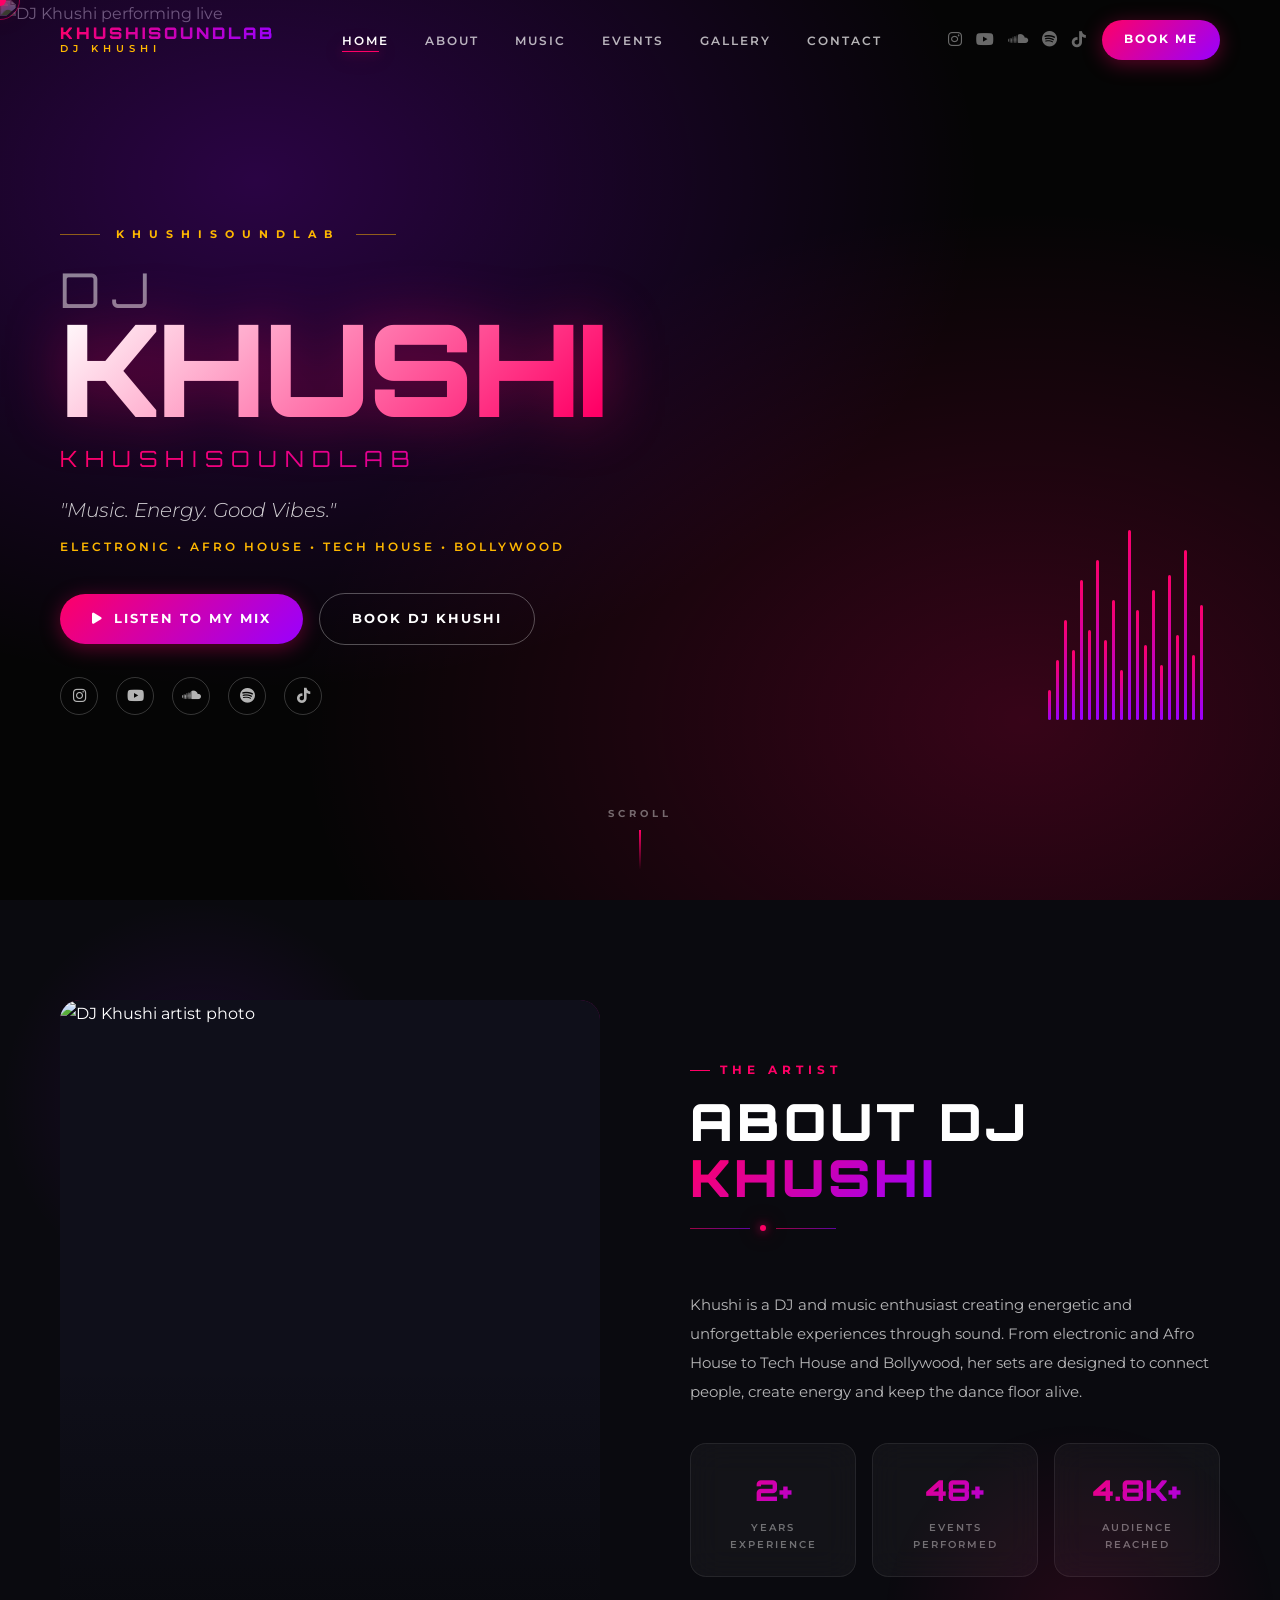
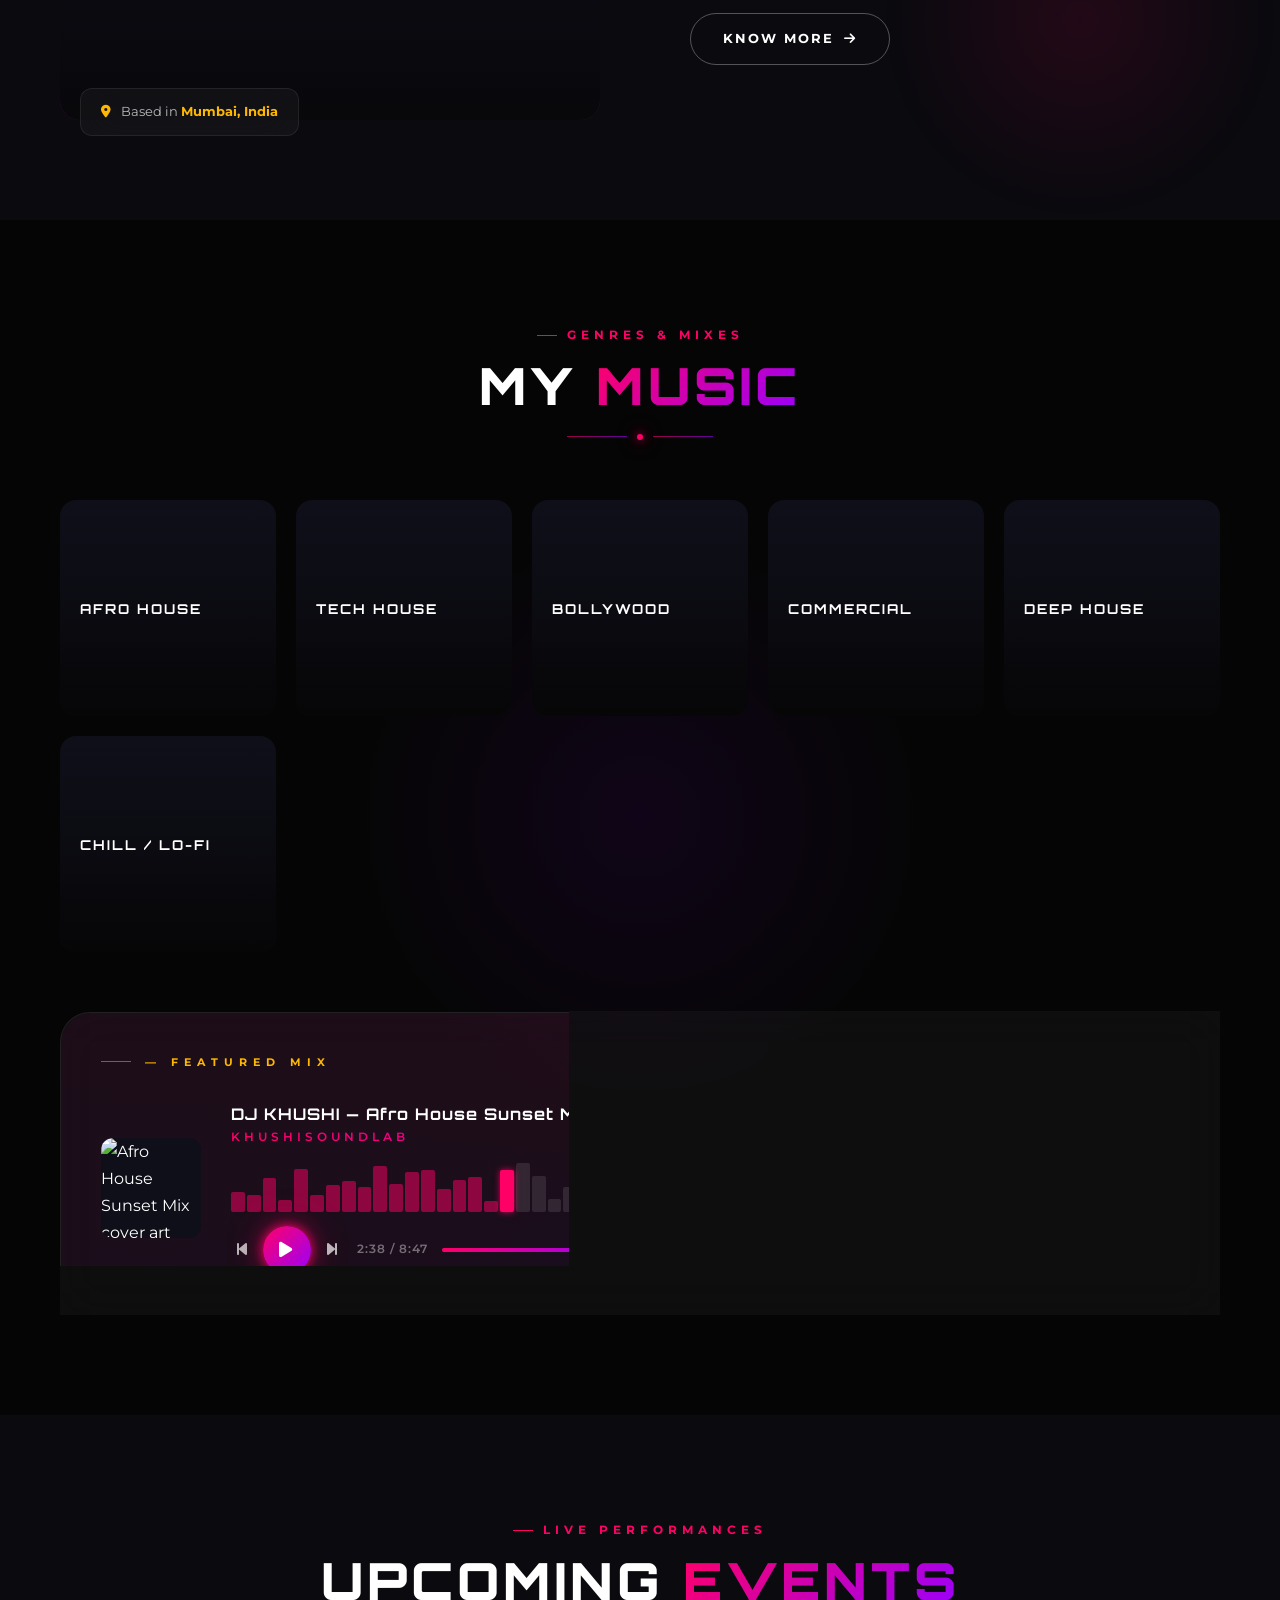
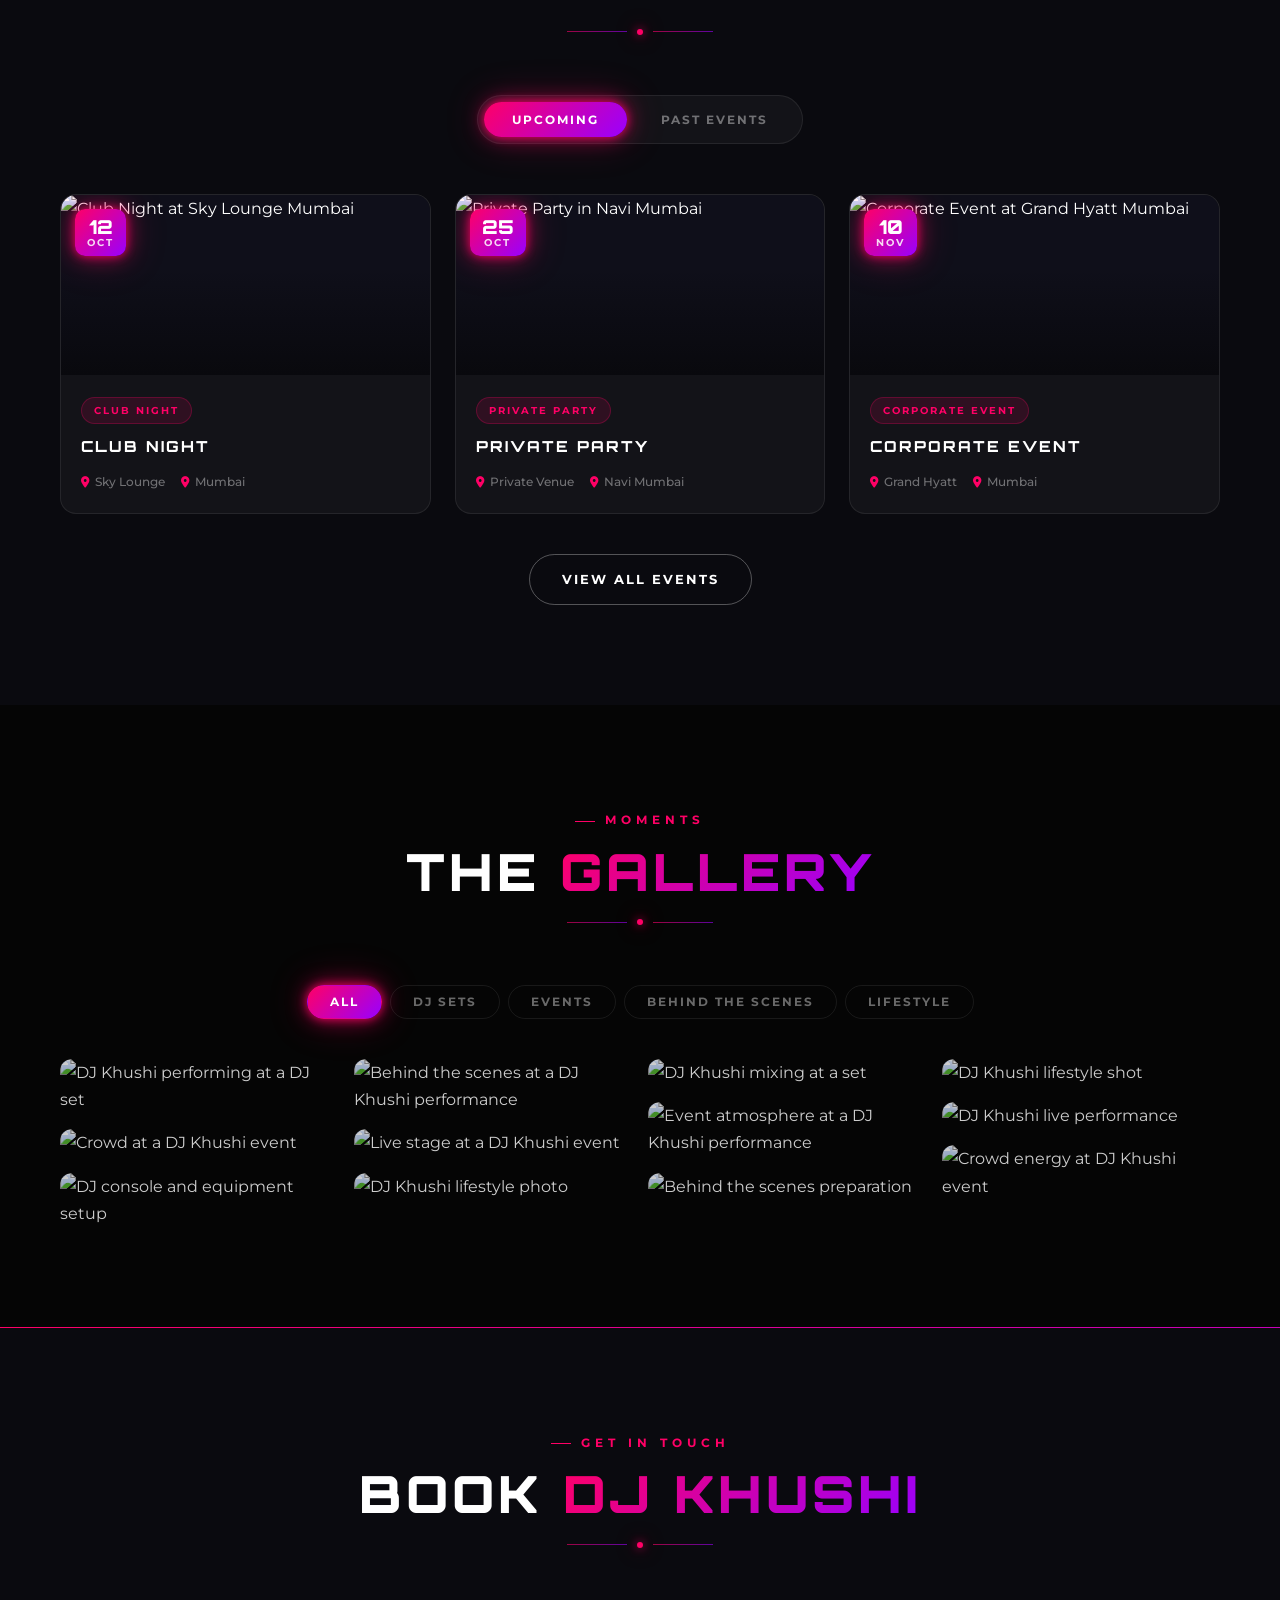
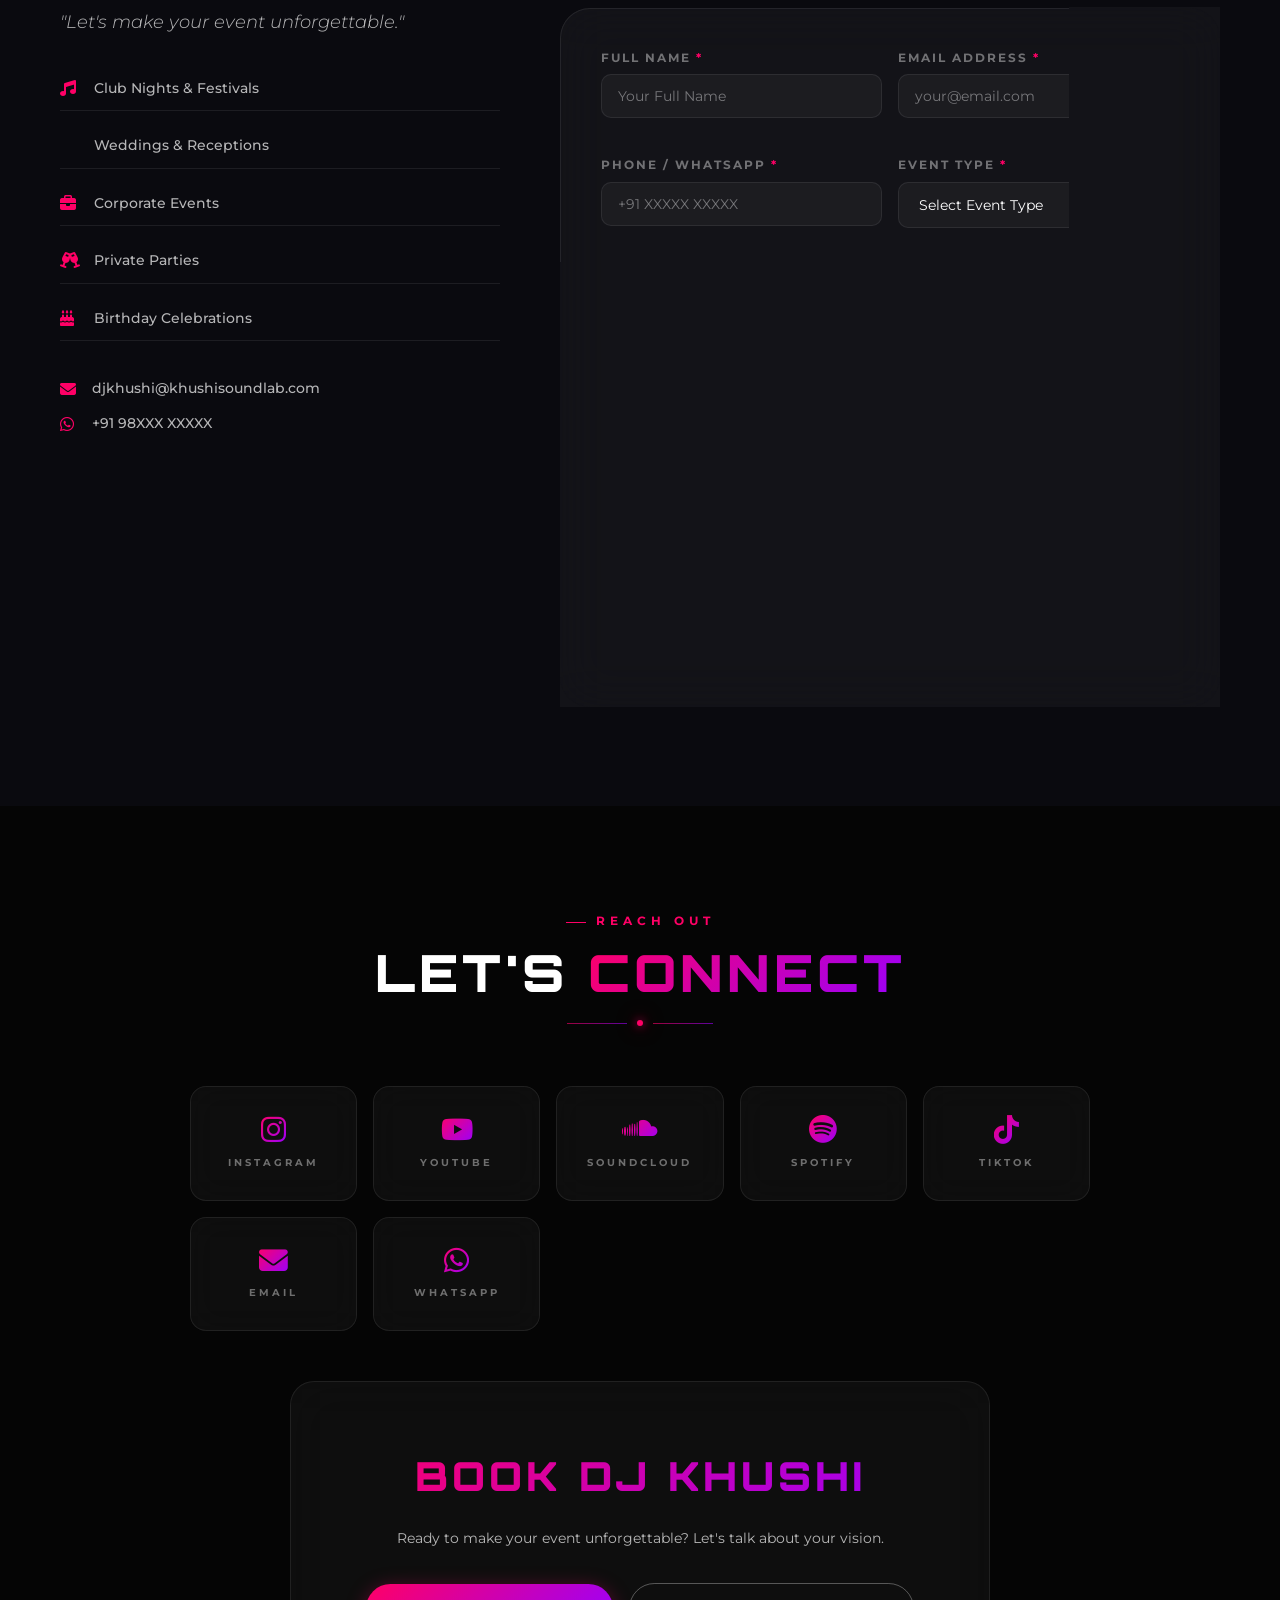
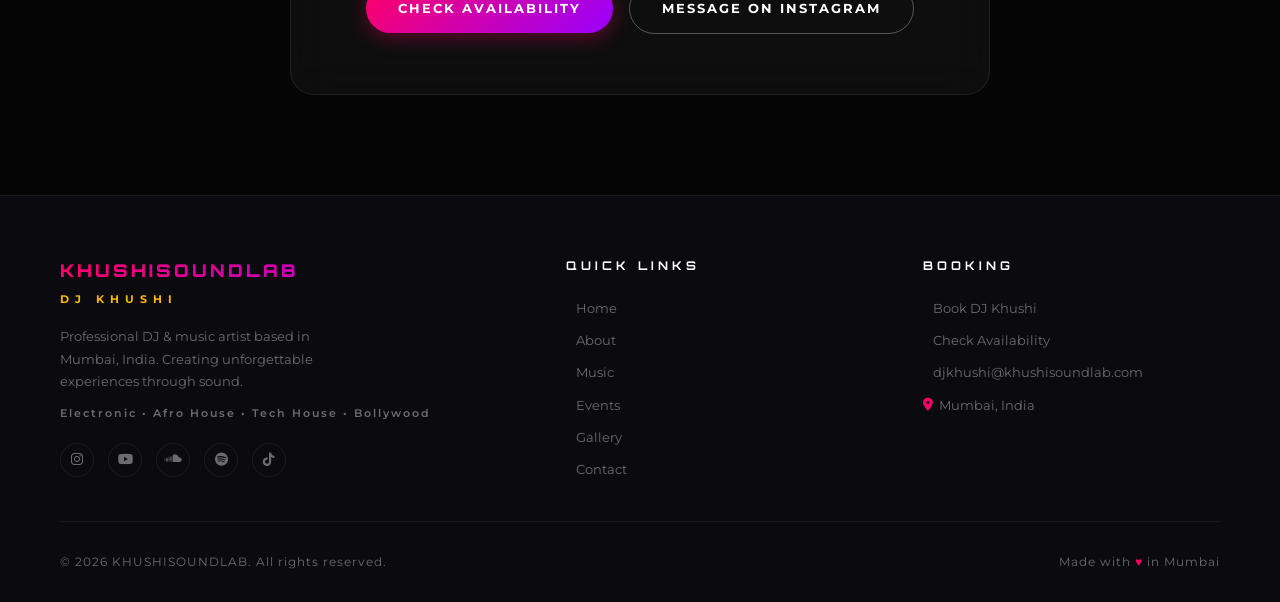
==== index.html @ c9cc1484 "feat: build DJ KHUSHI portfolio website (KHUSHISOUNDLAB)" ====
<!DOCTYPE html>
<html lang="en">
<head>
  <meta charset="UTF-8" />
  <meta name="viewport" content="width=device-width, initial-scale=1.0" />
  <meta http-equiv="X-UA-Compatible" content="IE=edge" />

  <!-- SEO Meta -->
  <title>DJ KHUSHI | KHUSHISOUNDLAB — Electronic • Afro House • Tech House • Bollywood</title>
  <meta name="description" content="DJ KHUSHI is a professional DJ and music artist based in Mumbai, India. Book DJ KHUSHI for clubs, private parties, weddings, corporate events and festivals." />
  <meta name="keywords" content="DJ Khushi, KhushiSoundLab, Mumbai DJ, Afro House, Tech House, Bollywood DJ, hire DJ Mumbai, female DJ India" />
  <meta name="author" content="DJ KHUSHI — KHUSHISOUNDLAB" />

  <!-- Open Graph -->
  <meta property="og:type" content="website" />
  <meta property="og:title" content="DJ KHUSHI | KHUSHISOUNDLAB — Electronic • Afro House • Tech House • Bollywood" />
  <meta property="og:description" content="DJ KHUSHI is a professional DJ and music artist based in Mumbai, India. Book DJ KHUSHI for clubs, private parties, weddings, corporate events and festivals." />
  <meta property="og:image" content="https://images.unsplash.com/photo-1598488035-378f4a6811e1?w=1200&q=80" />
  <meta property="og:url" content="https://khushisoundlab.com" />
  <meta property="og:site_name" content="KHUSHISOUNDLAB" />

  <!-- Twitter Card -->
  <meta name="twitter:card" content="summary_large_image" />
  <meta name="twitter:title" content="DJ KHUSHI | KHUSHISOUNDLAB" />
  <meta name="twitter:description" content="Professional DJ based in Mumbai, India. Electronic • Afro House • Tech House • Bollywood" />
  <meta name="twitter:image" content="https://images.unsplash.com/photo-1598488035-378f4a6811e1?w=1200&q=80" />

  <!-- Fonts -->
  <link rel="preconnect" href="https://fonts.googleapis.com" />
  <link rel="preconnect" href="https://fonts.gstatic.com" crossorigin />
  <link href="https://fonts.googleapis.com/css2?family=Orbitron:wght@400;700;800;900&family=Montserrat:ital,wght@0,300;0,400;0,500;0,600;0,700;0,800;0,900;1,300;1,400&display=swap" rel="stylesheet" />

  <!-- Icons -->
  <link rel="stylesheet" href="https://cdnjs.cloudflare.com/ajax/libs/font-awesome/6.5.0/css/all.min.css" />

  <!-- Styles -->
  <link rel="stylesheet" href="css/style.css" />
</head>
<body>

  <!-- Loading Screen -->
  <div id="loading-screen" aria-hidden="true">
    <div class="loading-content">
      <div class="loading-brand">KHUSHISOUNDLAB</div>
      <div class="loading-sub">DJ KHUSHI</div>
      <div class="loading-bar-wrapper">
        <div class="loading-bar"></div>
      </div>
    </div>
  </div>

  <!-- Custom Cursor -->
  <div class="cursor" aria-hidden="true"></div>
  <div class="cursor-follower" aria-hidden="true"></div>

  <!-- Mobile Menu Overlay -->
  <div class="menu-overlay" aria-hidden="true"></div>

  <!-- ==================== NAVBAR ==================== -->
  <nav id="navbar" role="navigation" aria-label="Main navigation">
    <div class="container nav-container">

      <!-- Logo -->
      <a href="#hero" class="nav-logo" aria-label="KHUSHISOUNDLAB — Home">
        <span class="nav-logo-main">KHUSHISOUNDLAB</span>
        <span class="nav-logo-sub">DJ KHUSHI</span>
      </a>

      <!-- Nav Links -->
      <ul class="nav-links" role="list">
        <li><a href="#hero" class="nav-link active" aria-current="page">Home</a></li>
        <li><a href="#about" class="nav-link">About</a></li>
        <li><a href="#music" class="nav-link">Music</a></li>
        <li><a href="#events" class="nav-link">Events</a></li>
        <li><a href="#gallery" class="nav-link">Gallery</a></li>
        <li><a href="#contact" class="nav-link">Contact</a></li>
      </ul>

      <!-- Nav Right -->
      <div class="nav-right">
        <div class="nav-social" aria-label="Social media links">
          <a href="https://instagram.com/khushisoundlab" target="_blank" rel="noopener noreferrer" aria-label="Instagram"><i class="fab fa-instagram"></i></a>
          <a href="#" target="_blank" rel="noopener noreferrer" aria-label="YouTube"><i class="fab fa-youtube"></i></a>
          <a href="#" target="_blank" rel="noopener noreferrer" aria-label="SoundCloud"><i class="fab fa-soundcloud"></i></a>
          <a href="#" target="_blank" rel="noopener noreferrer" aria-label="Spotify"><i class="fab fa-spotify"></i></a>
          <a href="#" target="_blank" rel="noopener noreferrer" aria-label="TikTok"><i class="fab fa-tiktok"></i></a>
        </div>
        <a href="#booking" class="btn btn-primary nav-book-btn" aria-label="Book DJ Khushi">BOOK ME</a>
        <button class="hamburger" aria-label="Toggle mobile menu" aria-expanded="false" aria-controls="mobile-menu">
          <span class="hamburger-line"></span>
          <span class="hamburger-line"></span>
          <span class="hamburger-line"></span>
        </button>
      </div>
    </div>

    <!-- Mobile Menu -->
    <div class="mobile-menu" id="mobile-menu" role="dialog" aria-label="Mobile navigation" aria-hidden="true">
      <button class="mobile-menu-close" aria-label="Close mobile menu"><i class="fas fa-times"></i></button>
      <ul class="mobile-nav-links" role="list">
        <li><a href="#hero" class="mobile-nav-link">Home</a></li>
        <li><a href="#about" class="mobile-nav-link">About</a></li>
        <li><a href="#music" class="mobile-nav-link">Music</a></li>
        <li><a href="#events" class="mobile-nav-link">Events</a></li>
        <li><a href="#gallery" class="mobile-nav-link">Gallery</a></li>
        <li><a href="#contact" class="mobile-nav-link">Contact</a></li>
      </ul>
      <div class="mobile-social" aria-label="Social media links">
        <a href="https://instagram.com/khushisoundlab" target="_blank" rel="noopener noreferrer" aria-label="Instagram"><i class="fab fa-instagram"></i></a>
        <a href="#" target="_blank" rel="noopener noreferrer" aria-label="YouTube"><i class="fab fa-youtube"></i></a>
        <a href="#" target="_blank" rel="noopener noreferrer" aria-label="SoundCloud"><i class="fab fa-soundcloud"></i></a>
        <a href="#" target="_blank" rel="noopener noreferrer" aria-label="Spotify"><i class="fab fa-spotify"></i></a>
        <a href="#" target="_blank" rel="noopener noreferrer" aria-label="TikTok"><i class="fab fa-tiktok"></i></a>
      </div>
      <a href="#booking" class="btn btn-primary" aria-label="Book DJ Khushi">BOOK ME</a>
    </div>
  </nav>

  <!-- ==================== HERO ==================== -->
  <section id="hero">

    <!-- Background -->
    <div class="hero-bg" aria-hidden="true">
      <img class="hero-bg-image" src="https://images.unsplash.com/photo-1598488035-378f4a6811e1?w=1920&q=80" alt="DJ Khushi performing live" loading="eager" />
      <div class="hero-bg-gradient"></div>
    </div>

    <!-- Particles -->
    <div class="hero-particles" aria-hidden="true"></div>

    <!-- Animated Waveform -->
    <div class="hero-waveform" aria-hidden="true">
      <div class="waveform-bar"></div>
      <div class="waveform-bar"></div>
      <div class="waveform-bar"></div>
      <div class="waveform-bar"></div>
      <div class="waveform-bar"></div>
      <div class="waveform-bar"></div>
      <div class="waveform-bar"></div>
      <div class="waveform-bar"></div>
      <div class="waveform-bar"></div>
      <div class="waveform-bar"></div>
      <div class="waveform-bar"></div>
      <div class="waveform-bar"></div>
      <div class="waveform-bar"></div>
      <div class="waveform-bar"></div>
      <div class="waveform-bar"></div>
      <div class="waveform-bar"></div>
      <div class="waveform-bar"></div>
      <div class="waveform-bar"></div>
      <div class="waveform-bar"></div>
      <div class="waveform-bar"></div>
    </div>

    <!-- Hero Content -->
    <div class="container hero-content">
      <div class="hero-eyebrow">
        <span class="eyebrow-line"></span>
        KHUSHISOUNDLAB
        <span class="eyebrow-line"></span>
      </div>

      <h1 class="hero-name">
        <span class="hero-name-dj">DJ</span>
        <span class="hero-name-main">KHUSHI</span>
      </h1>

      <div class="hero-brand">KHUSHISOUNDLAB</div>
      <p class="hero-tagline">"Music. Energy. Good Vibes."</p>
      <div class="hero-genres">Electronic &bull; Afro House &bull; Tech House &bull; Bollywood</div>

      <div class="hero-buttons">
        <a href="#music" class="btn btn-primary" aria-label="Listen to DJ Khushi's mix">
          <i class="fas fa-play" aria-hidden="true"></i> LISTEN TO MY MIX
        </a>
        <a href="#booking" class="btn btn-outline" aria-label="Book DJ Khushi">
          BOOK DJ KHUSHI
        </a>
      </div>

      <div class="hero-social" aria-label="Social media">
        <a href="https://instagram.com/khushisoundlab" target="_blank" rel="noopener noreferrer" aria-label="Instagram"><i class="fab fa-instagram"></i></a>
        <a href="#" target="_blank" rel="noopener noreferrer" aria-label="YouTube"><i class="fab fa-youtube"></i></a>
        <a href="#" target="_blank" rel="noopener noreferrer" aria-label="SoundCloud"><i class="fab fa-soundcloud"></i></a>
        <a href="#" target="_blank" rel="noopener noreferrer" aria-label="Spotify"><i class="fab fa-spotify"></i></a>
        <a href="#" target="_blank" rel="noopener noreferrer" aria-label="TikTok"><i class="fab fa-tiktok"></i></a>
      </div>
    </div>

    <!-- Scroll Indicator -->
    <div class="scroll-indicator" aria-hidden="true">
      <span class="scroll-text">SCROLL</span>
      <div class="scroll-line"></div>
    </div>
  </section>

  <!-- ==================== ABOUT ==================== -->
  <section id="about">
    <div class="container about-grid">

      <!-- Image -->
      <div class="about-image-wrapper reveal-left">
        <div class="about-image-container">
          <img src="https://images.unsplash.com/photo-1516450360452-9312f5e86fc7?w=800&q=80" alt="DJ Khushi artist photo" loading="lazy" />
          <div class="about-image-overlay" aria-hidden="true"></div>
          <div class="about-image-frame" aria-hidden="true"></div>
        </div>
        <div class="about-image-badge">
          <i class="fas fa-map-marker-alt" aria-hidden="true"></i>
          <span>Based in <strong>Mumbai, India</strong></span>
        </div>
      </div>

      <!-- Content -->
      <div class="about-content reveal-right">
        <div class="section-header section-header-left">
          <span class="section-tag">The Artist</span>
          <h2 class="section-title">ABOUT DJ <span class="highlight">KHUSHI</span></h2>
          <div class="section-divider section-divider-left">
            <span class="divider-line"></span>
            <span class="divider-dot"></span>
            <span class="divider-line"></span>
          </div>
        </div>

        <p class="about-description">
          Khushi is a DJ and music enthusiast creating energetic and unforgettable experiences through sound. From electronic and Afro House to Tech House and Bollywood, her sets are designed to connect people, create energy and keep the dance floor alive.
        </p>

        <div class="about-stats" role="list" aria-label="DJ Khushi statistics">
          <div class="stat-card reveal" role="listitem">
            <span class="stat-number" data-target="2" data-suffix="+">0+</span>
            <span class="stat-label">Years Experience</span>
          </div>
          <div class="stat-card reveal" role="listitem">
            <span class="stat-number" data-target="50" data-suffix="+">0+</span>
            <span class="stat-label">Events Performed</span>
          </div>
          <div class="stat-card reveal" role="listitem">
            <span class="stat-number" data-target="5000" data-suffix="+">0+</span>
            <span class="stat-label">Audience Reached</span>
          </div>
        </div>

        <a href="#booking" class="btn btn-outline" aria-label="Know more about DJ Khushi">
          KNOW MORE <i class="fas fa-arrow-right" aria-hidden="true"></i>
        </a>
      </div>
    </div>
  </section>

  <!-- ==================== MUSIC ==================== -->
  <section id="music">
    <div class="music-bg-glow" aria-hidden="true"></div>
    <div class="container">
      <div class="section-header reveal">
        <span class="section-tag">Genres &amp; Mixes</span>
        <h2 class="section-title">MY <span class="highlight">MUSIC</span></h2>
        <div class="section-divider">
          <span class="divider-line"></span>
          <span class="divider-dot"></span>
          <span class="divider-line"></span>
        </div>
      </div>

      <!-- Genre Cards -->
      <div class="music-genres" role="list" aria-label="Music genres">
        <div class="genre-card reveal" role="listitem" aria-label="Afro House genre" style="background-image: url('https://images.unsplash.com/photo-1493225457124-a3eb161ffa5f?w=400&q=80')">
          <div class="genre-card-overlay" aria-hidden="true"></div>
          <div class="genre-card-content">
            <span class="genre-name">Afro House</span>
            <button class="genre-play-btn" aria-label="Play Afro House mix"><i class="fas fa-play" aria-hidden="true"></i></button>
            <div class="genre-waveform" aria-hidden="true">
              <span></span><span></span><span></span><span></span><span></span>
              <span></span><span></span><span></span>
            </div>
          </div>
        </div>

        <div class="genre-card reveal" role="listitem" aria-label="Tech House genre" style="background-image: url('https://images.unsplash.com/photo-1571266028243-e4733b0f0bb0?w=400&q=80')">
          <div class="genre-card-overlay" aria-hidden="true"></div>
          <div class="genre-card-content">
            <span class="genre-name">Tech House</span>
            <button class="genre-play-btn" aria-label="Play Tech House mix"><i class="fas fa-play" aria-hidden="true"></i></button>
            <div class="genre-waveform" aria-hidden="true">
              <span></span><span></span><span></span><span></span><span></span>
              <span></span><span></span><span></span>
            </div>
          </div>
        </div>

        <div class="genre-card reveal" role="listitem" aria-label="Bollywood genre" style="background-image: url('https://images.unsplash.com/photo-1470229722913-7c0e2dbbafd3?w=400&q=80')">
          <div class="genre-card-overlay" aria-hidden="true"></div>
          <div class="genre-card-content">
            <span class="genre-name">Bollywood</span>
            <button class="genre-play-btn" aria-label="Play Bollywood mix"><i class="fas fa-play" aria-hidden="true"></i></button>
            <div class="genre-waveform" aria-hidden="true">
              <span></span><span></span><span></span><span></span><span></span>
              <span></span><span></span><span></span>
            </div>
          </div>
        </div>

        <div class="genre-card reveal" role="listitem" aria-label="Commercial genre" style="background-image: url('https://images.unsplash.com/photo-1516912481808-3406841bd33c?w=400&q=80')">
          <div class="genre-card-overlay" aria-hidden="true"></div>
          <div class="genre-card-content">
            <span class="genre-name">Commercial</span>
            <button class="genre-play-btn" aria-label="Play Commercial mix"><i class="fas fa-play" aria-hidden="true"></i></button>
            <div class="genre-waveform" aria-hidden="true">
              <span></span><span></span><span></span><span></span><span></span>
              <span></span><span></span><span></span>
            </div>
          </div>
        </div>

        <div class="genre-card reveal" role="listitem" aria-label="Deep House genre" style="background-image: url('https://images.unsplash.com/photo-1614680376573-df3480f0c6ff?w=400&q=80')">
          <div class="genre-card-overlay" aria-hidden="true"></div>
          <div class="genre-card-content">
            <span class="genre-name">Deep House</span>
            <button class="genre-play-btn" aria-label="Play Deep House mix"><i class="fas fa-play" aria-hidden="true"></i></button>
            <div class="genre-waveform" aria-hidden="true">
              <span></span><span></span><span></span><span></span><span></span>
              <span></span><span></span><span></span>
            </div>
          </div>
        </div>

        <div class="genre-card reveal" role="listitem" aria-label="Chill Lo-Fi genre" style="background-image: url('https://images.unsplash.com/photo-1595078475328-1ab05d0a6a0e?w=400&q=80')">
          <div class="genre-card-overlay" aria-hidden="true"></div>
          <div class="genre-card-content">
            <span class="genre-name">Chill / Lo-Fi</span>
            <button class="genre-play-btn" aria-label="Play Chill Lo-Fi mix"><i class="fas fa-play" aria-hidden="true"></i></button>
            <div class="genre-waveform" aria-hidden="true">
              <span></span><span></span><span></span><span></span><span></span>
              <span></span><span></span><span></span>
            </div>
          </div>
        </div>
      </div>

      <!-- Featured Mix Player -->
      <div class="featured-player reveal" role="region" aria-label="Featured mix player">
        <div class="featured-player-bg" aria-hidden="true"></div>
        <div class="featured-label">
          <span class="featured-label-line" aria-hidden="true"></span>
          — FEATURED MIX
        </div>

        <div class="player-content">
          <!-- Cover -->
          <div class="player-cover-wrapper">
            <img class="player-cover" src="https://images.unsplash.com/photo-1493225457124-a3eb161ffa5f?w=200&q=80" alt="Afro House Sunset Mix cover art" loading="lazy" />
            <div class="player-cover-glow" aria-hidden="true"></div>
          </div>

          <!-- Info + Controls -->
          <div class="player-right">
            <div class="player-info">
              <div class="player-track-name">DJ KHUSHI — Afro House Sunset Mix</div>
              <div class="player-artist">KHUSHISOUNDLAB</div>
            </div>

            <!-- Waveform -->
            <div class="player-waveform" role="slider" aria-label="Playback position" aria-valuemin="0" aria-valuemax="100" aria-valuenow="30" aria-valuetext="2 minutes 34 seconds"></div>

            <!-- Controls Row -->
            <div class="player-controls">
              <div class="player-buttons">
                <button class="player-btn player-prev" aria-label="Previous track"><i class="fas fa-backward-step" aria-hidden="true"></i></button>
                <button class="player-btn player-play-pause" id="playPauseBtn" aria-label="Play track" aria-pressed="false">
                  <i class="fas fa-play" aria-hidden="true"></i>
                </button>
                <button class="player-btn player-next" aria-label="Next track"><i class="fas fa-forward-step" aria-hidden="true"></i></button>
              </div>

              <span class="player-time" id="playerTime" aria-live="polite">0:00 / 8:47</span>

              <div class="player-progress" role="progressbar" aria-label="Track progress" aria-valuenow="0" aria-valuemin="0" aria-valuemax="100">
                <div class="player-progress-fill" id="progressFill"></div>
                <div class="player-progress-thumb" aria-hidden="true"></div>
              </div>

              <div class="player-volume" aria-label="Volume control">
                <button class="player-vol-btn" aria-label="Volume"><i class="fas fa-volume-high" aria-hidden="true"></i></button>
                <div class="player-vol-slider" role="slider" aria-label="Volume level" aria-valuemin="0" aria-valuemax="100" aria-valuenow="70">
                  <div class="player-vol-fill" id="volumeFill" style="width: 70%"></div>
                </div>
              </div>

              <button class="player-btn player-share" aria-label="Share this mix"><i class="fas fa-share-nodes" aria-hidden="true"></i></button>
            </div>
          </div>
        </div>
      </div>
    </div>
  </section>

  <!-- ==================== EVENTS ==================== -->
  <section id="events">
    <div class="container">
      <div class="section-header reveal">
        <span class="section-tag">Live Performances</span>
        <h2 class="section-title">UPCOMING <span class="highlight">EVENTS</span></h2>
        <div class="section-divider">
          <span class="divider-line"></span>
          <span class="divider-dot"></span>
          <span class="divider-line"></span>
        </div>
      </div>

      <!-- Tabs -->
      <div class="events-tabs" role="tablist" aria-label="Event categories">
        <button class="events-tab active" role="tab" aria-selected="true" aria-controls="panel-upcoming" data-tab="upcoming">Upcoming</button>
        <button class="events-tab" role="tab" aria-selected="false" aria-controls="panel-past" data-tab="past">Past Events</button>
      </div>

      <!-- Upcoming Events -->
      <div class="events-panel" id="panel-upcoming" data-panel="upcoming" role="tabpanel" aria-label="Upcoming events">
        <div class="events-grid">

          <article class="event-card reveal">
            <div class="event-image">
              <img src="https://images.unsplash.com/photo-1540039155733-5bb30b53aa14?w=600&q=80" alt="Club Night at Sky Lounge Mumbai" loading="lazy" />
              <div class="event-image-overlay" aria-hidden="true"></div>
              <div class="event-date-badge" aria-label="October 12th">
                <span class="date-day">12</span>
                <span class="date-month">OCT</span>
              </div>
            </div>
            <div class="event-info">
              <span class="event-type-badge">Club Night</span>
              <h3 class="event-name">CLUB NIGHT</h3>
              <div class="event-details">
                <span><i class="fas fa-location-dot" aria-hidden="true"></i> Sky Lounge</span>
                <span><i class="fas fa-map-marker-alt" aria-hidden="true"></i> Mumbai</span>
              </div>
            </div>
          </article>

          <article class="event-card reveal">
            <div class="event-image">
              <img src="https://images.unsplash.com/photo-1574391884720-bbc3740c59d1?w=600&q=80" alt="Private Party in Navi Mumbai" loading="lazy" />
              <div class="event-image-overlay" aria-hidden="true"></div>
              <div class="event-date-badge" aria-label="October 25th">
                <span class="date-day">25</span>
                <span class="date-month">OCT</span>
              </div>
            </div>
            <div class="event-info">
              <span class="event-type-badge">Private Party</span>
              <h3 class="event-name">PRIVATE PARTY</h3>
              <div class="event-details">
                <span><i class="fas fa-location-dot" aria-hidden="true"></i> Private Venue</span>
                <span><i class="fas fa-map-marker-alt" aria-hidden="true"></i> Navi Mumbai</span>
              </div>
            </div>
          </article>

          <article class="event-card reveal">
            <div class="event-image">
              <img src="https://images.unsplash.com/photo-1492684223066-81342ee5ff30?w=600&q=80" alt="Corporate Event at Grand Hyatt Mumbai" loading="lazy" />
              <div class="event-image-overlay" aria-hidden="true"></div>
              <div class="event-date-badge" aria-label="November 10th">
                <span class="date-day">10</span>
                <span class="date-month">NOV</span>
              </div>
            </div>
            <div class="event-info">
              <span class="event-type-badge">Corporate Event</span>
              <h3 class="event-name">CORPORATE EVENT</h3>
              <div class="event-details">
                <span><i class="fas fa-location-dot" aria-hidden="true"></i> Grand Hyatt</span>
                <span><i class="fas fa-map-marker-alt" aria-hidden="true"></i> Mumbai</span>
              </div>
            </div>
          </article>

        </div>
      </div>

      <!-- Past Events -->
      <div class="events-panel hidden" id="panel-past" data-panel="past" role="tabpanel" aria-label="Past events">
        <div class="events-grid">

          <article class="event-card event-card-past reveal">
            <div class="event-image">
              <img src="https://images.unsplash.com/photo-1540039155733-5bb30b53aa14?w=600&q=80" alt="Past club night at Tryst Club Mumbai" loading="lazy" />
              <div class="event-image-overlay" aria-hidden="true"></div>
              <div class="event-date-badge" aria-label="September 5th">
                <span class="date-day">05</span>
                <span class="date-month">SEP</span>
              </div>
              <span class="event-completed-badge" aria-label="Completed">COMPLETED</span>
            </div>
            <div class="event-info">
              <span class="event-type-badge">Club Night</span>
              <h3 class="event-name">CLUB NIGHT</h3>
              <div class="event-details">
                <span><i class="fas fa-location-dot" aria-hidden="true"></i> Tryst Club</span>
                <span><i class="fas fa-map-marker-alt" aria-hidden="true"></i> Mumbai</span>
              </div>
            </div>
          </article>

          <article class="event-card event-card-past reveal">
            <div class="event-image">
              <img src="https://images.unsplash.com/photo-1574391884720-bbc3740c59d1?w=600&q=80" alt="Past wedding reception at Taj Hotel Mumbai" loading="lazy" />
              <div class="event-image-overlay" aria-hidden="true"></div>
              <div class="event-date-badge" aria-label="August 15th">
                <span class="date-day">15</span>
                <span class="date-month">AUG</span>
              </div>
              <span class="event-completed-badge" aria-label="Completed">COMPLETED</span>
            </div>
            <div class="event-info">
              <span class="event-type-badge">Wedding</span>
              <h3 class="event-name">WEDDING RECEPTION</h3>
              <div class="event-details">
                <span><i class="fas fa-location-dot" aria-hidden="true"></i> Taj Hotel</span>
                <span><i class="fas fa-map-marker-alt" aria-hidden="true"></i> Mumbai</span>
              </div>
            </div>
          </article>

          <article class="event-card event-card-past reveal">
            <div class="event-image">
              <img src="https://images.unsplash.com/photo-1492684223066-81342ee5ff30?w=600&q=80" alt="Past music festival at MMRDA Grounds Mumbai" loading="lazy" />
              <div class="event-image-overlay" aria-hidden="true"></div>
              <div class="event-date-badge" aria-label="August 2nd">
                <span class="date-day">02</span>
                <span class="date-month">AUG</span>
              </div>
              <span class="event-completed-badge" aria-label="Completed">COMPLETED</span>
            </div>
            <div class="event-info">
              <span class="event-type-badge">Festival</span>
              <h3 class="event-name">MUSIC FESTIVAL</h3>
              <div class="event-details">
                <span><i class="fas fa-location-dot" aria-hidden="true"></i> MMRDA Grounds</span>
                <span><i class="fas fa-map-marker-alt" aria-hidden="true"></i> Mumbai</span>
              </div>
            </div>
          </article>

        </div>
      </div>

      <div class="events-view-all reveal">
        <a href="#contact" class="btn btn-outline" aria-label="View all events">VIEW ALL EVENTS</a>
      </div>
    </div>
  </section>

  <!-- ==================== GALLERY ==================== -->
  <section id="gallery">
    <div class="container">
      <div class="section-header reveal">
        <span class="section-tag">Moments</span>
        <h2 class="section-title">THE <span class="highlight">GALLERY</span></h2>
        <div class="section-divider">
          <span class="divider-line"></span>
          <span class="divider-dot"></span>
          <span class="divider-line"></span>
        </div>
      </div>

      <!-- Filter Buttons -->
      <div class="gallery-filters" role="group" aria-label="Gallery filters">
        <button class="gallery-filter-btn active" data-filter="all" aria-pressed="true">All</button>
        <button class="gallery-filter-btn" data-filter="dj-sets" aria-pressed="false">DJ Sets</button>
        <button class="gallery-filter-btn" data-filter="events" aria-pressed="false">Events</button>
        <button class="gallery-filter-btn" data-filter="behind-scenes" aria-pressed="false">Behind The Scenes</button>
        <button class="gallery-filter-btn" data-filter="lifestyle" aria-pressed="false">Lifestyle</button>
      </div>

      <!-- Masonry Gallery -->
      <div class="gallery-masonry" aria-label="Photo gallery">

        <div class="gallery-item" data-cat="dj-sets" tabindex="0" role="button" aria-label="View DJ Khushi performing at a set">
          <img src="https://images.unsplash.com/photo-1598488035-378f4a6811e1?w=600&q=80" alt="DJ Khushi performing at a DJ set" loading="lazy" />
          <div class="gallery-overlay" aria-hidden="true"><i class="fas fa-expand-alt"></i></div>
        </div>

        <div class="gallery-item" data-cat="events" tabindex="0" role="button" aria-label="View event crowd">
          <img src="https://images.unsplash.com/photo-1540039155733-5bb30b53aa14?w=600&q=80" alt="Crowd at a DJ Khushi event" loading="lazy" />
          <div class="gallery-overlay" aria-hidden="true"><i class="fas fa-expand-alt"></i></div>
        </div>

        <div class="gallery-item" data-cat="dj-sets" tabindex="0" role="button" aria-label="View DJ console setup">
          <img src="https://images.unsplash.com/photo-1571266028243-e4733b0f0bb0?w=600&q=80" alt="DJ console and equipment setup" loading="lazy" />
          <div class="gallery-overlay" aria-hidden="true"><i class="fas fa-expand-alt"></i></div>
        </div>

        <div class="gallery-item" data-cat="behind-scenes" tabindex="0" role="button" aria-label="View behind the scenes">
          <img src="https://images.unsplash.com/photo-1493225457124-a3eb161ffa5f?w=600&q=80" alt="Behind the scenes at a DJ Khushi performance" loading="lazy" />
          <div class="gallery-overlay" aria-hidden="true"><i class="fas fa-expand-alt"></i></div>
        </div>

        <div class="gallery-item" data-cat="events" tabindex="0" role="button" aria-label="View live event stage">
          <img src="https://images.unsplash.com/photo-1470229722913-7c0e2dbbafd3?w=600&q=80" alt="Live stage at a DJ Khushi event" loading="lazy" />
          <div class="gallery-overlay" aria-hidden="true"><i class="fas fa-expand-alt"></i></div>
        </div>

        <div class="gallery-item" data-cat="lifestyle" tabindex="0" role="button" aria-label="View lifestyle photo">
          <img src="https://images.unsplash.com/photo-1516450360452-9312f5e86fc7?w=600&q=80" alt="DJ Khushi lifestyle photo" loading="lazy" />
          <div class="gallery-overlay" aria-hidden="true"><i class="fas fa-expand-alt"></i></div>
        </div>

        <div class="gallery-item" data-cat="dj-sets" tabindex="0" role="button" aria-label="View DJ Khushi mixing">
          <img src="https://images.unsplash.com/photo-1574391884720-bbc3740c59d1?w=600&q=80" alt="DJ Khushi mixing at a set" loading="lazy" />
          <div class="gallery-overlay" aria-hidden="true"><i class="fas fa-expand-alt"></i></div>
        </div>

        <div class="gallery-item" data-cat="events" tabindex="0" role="button" aria-label="View event atmosphere">
          <img src="https://images.unsplash.com/photo-1492684223066-81342ee5ff30?w=600&q=80" alt="Event atmosphere at a DJ Khushi performance" loading="lazy" />
          <div class="gallery-overlay" aria-hidden="true"><i class="fas fa-expand-alt"></i></div>
        </div>

        <div class="gallery-item" data-cat="behind-scenes" tabindex="0" role="button" aria-label="View behind the scenes preparation">
          <img src="https://images.unsplash.com/photo-1614680376573-df3480f0c6ff?w=600&q=80" alt="Behind the scenes preparation" loading="lazy" />
          <div class="gallery-overlay" aria-hidden="true"><i class="fas fa-expand-alt"></i></div>
        </div>

        <div class="gallery-item" data-cat="lifestyle" tabindex="0" role="button" aria-label="View lifestyle shot">
          <img src="https://images.unsplash.com/photo-1595078475328-1ab05d0a6a0e?w=600&q=80" alt="DJ Khushi lifestyle shot" loading="lazy" />
          <div class="gallery-overlay" aria-hidden="true"><i class="fas fa-expand-alt"></i></div>
        </div>

        <div class="gallery-item" data-cat="dj-sets" tabindex="0" role="button" aria-label="View DJ performance">
          <img src="https://images.unsplash.com/photo-1516912481808-3406841bd33c?w=600&q=80" alt="DJ Khushi live performance" loading="lazy" />
          <div class="gallery-overlay" aria-hidden="true"><i class="fas fa-expand-alt"></i></div>
        </div>

        <div class="gallery-item" data-cat="events" tabindex="0" role="button" aria-label="View crowd energy">
          <img src="https://images.unsplash.com/photo-1598488035-378f4a6811e1?w=600&q=80" alt="Crowd energy at DJ Khushi event" loading="lazy" />
          <div class="gallery-overlay" aria-hidden="true"><i class="fas fa-expand-alt"></i></div>
        </div>

      </div>
    </div>
  </section>

  <!-- ==================== BOOKING ==================== -->
  <section id="booking">
    <div class="container">
      <div class="section-header reveal">
        <span class="section-tag">Get In Touch</span>
        <h2 class="section-title">BOOK <span class="highlight">DJ KHUSHI</span></h2>
        <div class="section-divider">
          <span class="divider-line"></span>
          <span class="divider-dot"></span>
          <span class="divider-line"></span>
        </div>
      </div>

      <div class="booking-grid">

        <!-- Info -->
        <div class="booking-info reveal-left">
          <p class="booking-tagline">"Let's make your event unforgettable."</p>

          <ul class="booking-services" aria-label="Event services offered">
            <li><i class="fas fa-music" aria-hidden="true"></i> Club Nights &amp; Festivals</li>
            <li><i class="fas fa-rings-wedding" aria-hidden="true"></i> Weddings &amp; Receptions</li>
            <li><i class="fas fa-briefcase" aria-hidden="true"></i> Corporate Events</li>
            <li><i class="fas fa-glass-cheers" aria-hidden="true"></i> Private Parties</li>
            <li><i class="fas fa-cake-candles" aria-hidden="true"></i> Birthday Celebrations</li>
          </ul>

          <div class="booking-contact-info">
            <a href="mailto:djkhushi@khushisoundlab.com" class="booking-contact-item" aria-label="Email DJ Khushi">
              <i class="fas fa-envelope" aria-hidden="true"></i>
              <span>djkhushi@khushisoundlab.com</span>
            </a>
            <a href="https://wa.me/919800000000" target="_blank" rel="noopener noreferrer" class="booking-contact-item" aria-label="WhatsApp DJ Khushi">
              <i class="fab fa-whatsapp" aria-hidden="true"></i>
              <span>+91 98XXX XXXXX</span>
            </a>
          </div>
        </div>

        <!-- Form Wrapper -->
        <div class="booking-form-wrapper reveal-right">

          <!-- Form -->
          <form id="booking-form" novalidate aria-label="Booking request form">
            <div class="form-row">
              <div class="form-group">
                <label for="b-name">Full Name <span aria-hidden="true">*</span></label>
                <input type="text" id="b-name" name="name" placeholder="Your Full Name" required aria-required="true" autocomplete="name" />
                <span class="form-error" role="alert" aria-live="polite"></span>
              </div>
              <div class="form-group">
                <label for="b-email">Email Address <span aria-hidden="true">*</span></label>
                <input type="email" id="b-email" name="email" placeholder="your@email.com" required aria-required="true" autocomplete="email" />
                <span class="form-error" role="alert" aria-live="polite"></span>
              </div>
            </div>

            <div class="form-row">
              <div class="form-group">
                <label for="b-phone">Phone / WhatsApp <span aria-hidden="true">*</span></label>
                <input type="tel" id="b-phone" name="phone" placeholder="+91 XXXXX XXXXX" required aria-required="true" autocomplete="tel" />
                <span class="form-error" role="alert" aria-live="polite"></span>
              </div>
              <div class="form-group">
                <label for="b-event-type">Event Type <span aria-hidden="true">*</span></label>
                <select id="b-event-type" name="eventType" required aria-required="true">
                  <option value="">Select Event Type</option>
                  <option value="club-night">Club Night</option>
                  <option value="private-party">Private Party</option>
                  <option value="wedding">Wedding</option>
                  <option value="corporate">Corporate Event</option>
                  <option value="festival">Festival</option>
                  <option value="birthday">Birthday Party</option>
                  <option value="other">Other</option>
                </select>
                <span class="form-error" role="alert" aria-live="polite"></span>
              </div>
            </div>

            <div class="form-row">
              <div class="form-group">
                <label for="b-date">Event Date <span aria-hidden="true">*</span></label>
                <input type="date" id="b-date" name="eventDate" required aria-required="true" />
                <span class="form-error" role="alert" aria-live="polite"></span>
              </div>
              <div class="form-group">
                <label for="b-crowd">Expected Crowd</label>
                <input type="text" id="b-crowd" name="crowd" placeholder="e.g. 100-200 guests" />
              </div>
            </div>

            <div class="form-group">
              <label for="b-location">Location / Venue</label>
              <input type="text" id="b-location" name="location" placeholder="Venue name and city" autocomplete="street-address" />
            </div>

            <div class="form-group">
              <label for="b-message">Message</label>
              <textarea id="b-message" name="message" placeholder="Tell DJ Khushi about your event..." rows="4"></textarea>
            </div>

            <button type="submit" class="btn btn-primary btn-gold btn-full" aria-label="Check availability">
              <i class="fas fa-paper-plane" aria-hidden="true"></i> CHECK AVAILABILITY
            </button>
          </form>

          <!-- Success State -->
          <div id="booking-success" class="booking-success" role="status" aria-live="polite" aria-hidden="true">
            <div class="success-icon">
              <i class="fas fa-check" aria-hidden="true"></i>
            </div>
            <h3 class="success-title">REQUEST RECEIVED!</h3>
            <p class="success-text">Thank you for reaching out! DJ Khushi will get back to you within 24 hours to confirm your booking.</p>
            <a href="#hero" class="btn btn-outline" aria-label="Return to home page">BACK TO HOME</a>
          </div>

        </div>
      </div>
    </div>
  </section>

  <!-- ==================== CONTACT ==================== -->
  <section id="contact">
    <div class="container">
      <div class="section-header reveal">
        <span class="section-tag">Reach Out</span>
        <h2 class="section-title">LET'S <span class="highlight">CONNECT</span></h2>
        <div class="section-divider">
          <span class="divider-line"></span>
          <span class="divider-dot"></span>
          <span class="divider-line"></span>
        </div>
      </div>

      <!-- Contact Cards -->
      <div class="contact-grid reveal" role="list" aria-label="Contact and social media links">

        <a href="https://instagram.com/khushisoundlab" target="_blank" rel="noopener noreferrer" class="contact-card" role="listitem" aria-label="Follow on Instagram">
          <i class="fab fa-instagram" aria-hidden="true"></i>
          <span>INSTAGRAM</span>
        </a>

        <a href="#" target="_blank" rel="noopener noreferrer" class="contact-card" role="listitem" aria-label="Subscribe on YouTube">
          <i class="fab fa-youtube" aria-hidden="true"></i>
          <span>YOUTUBE</span>
        </a>

        <a href="#" target="_blank" rel="noopener noreferrer" class="contact-card" role="listitem" aria-label="Follow on SoundCloud">
          <i class="fab fa-soundcloud" aria-hidden="true"></i>
          <span>SOUNDCLOUD</span>
        </a>

        <a href="#" target="_blank" rel="noopener noreferrer" class="contact-card" role="listitem" aria-label="Follow on Spotify">
          <i class="fab fa-spotify" aria-hidden="true"></i>
          <span>SPOTIFY</span>
        </a>

        <a href="#" target="_blank" rel="noopener noreferrer" class="contact-card" role="listitem" aria-label="Follow on TikTok">
          <i class="fab fa-tiktok" aria-hidden="true"></i>
          <span>TIKTOK</span>
        </a>

        <a href="mailto:djkhushi@khushisoundlab.com" class="contact-card" role="listitem" aria-label="Send an email">
          <i class="fas fa-envelope" aria-hidden="true"></i>
          <span>EMAIL</span>
        </a>

        <a href="https://wa.me/919800000000" target="_blank" rel="noopener noreferrer" class="contact-card" role="listitem" aria-label="Message on WhatsApp">
          <i class="fab fa-whatsapp" aria-hidden="true"></i>
          <span>WHATSAPP</span>
        </a>

      </div>

      <!-- CTA Card -->
      <div class="contact-cta reveal">
        <h3 class="contact-cta-title">BOOK DJ KHUSHI</h3>
        <p class="contact-cta-text">Ready to make your event unforgettable? Let's talk about your vision.</p>
        <div class="contact-cta-buttons">
          <a href="#booking" class="btn btn-primary" aria-label="Check availability for booking">CHECK AVAILABILITY</a>
          <a href="https://instagram.com/khushisoundlab" target="_blank" rel="noopener noreferrer" class="btn btn-outline" aria-label="Message DJ Khushi on Instagram">
            MESSAGE ON INSTAGRAM
          </a>
        </div>
      </div>

    </div>
  </section>

  <!-- ==================== FOOTER ==================== -->
  <footer id="footer">
    <div class="container">
      <div class="footer-top">

        <!-- Brand -->
        <div class="footer-brand">
          <div class="footer-logo-main">KHUSHISOUNDLAB</div>
          <div class="footer-logo-sub">DJ KHUSHI</div>
          <p class="footer-desc">Professional DJ &amp; music artist based in Mumbai, India. Creating unforgettable experiences through sound.</p>
          <div class="footer-genres-tag">Electronic &bull; Afro House &bull; Tech House &bull; Bollywood</div>
          <div class="footer-social" aria-label="Social media links">
            <a href="https://instagram.com/khushisoundlab" target="_blank" rel="noopener noreferrer" aria-label="Instagram"><i class="fab fa-instagram"></i></a>
            <a href="#" target="_blank" rel="noopener noreferrer" aria-label="YouTube"><i class="fab fa-youtube"></i></a>
            <a href="#" target="_blank" rel="noopener noreferrer" aria-label="SoundCloud"><i class="fab fa-soundcloud"></i></a>
            <a href="#" target="_blank" rel="noopener noreferrer" aria-label="Spotify"><i class="fab fa-spotify"></i></a>
            <a href="#" target="_blank" rel="noopener noreferrer" aria-label="TikTok"><i class="fab fa-tiktok"></i></a>
          </div>
        </div>

        <!-- Quick Links -->
        <div class="footer-col">
          <h4 class="footer-col-title">Quick Links</h4>
          <ul class="footer-links" role="list">
            <li><a href="#hero">Home</a></li>
            <li><a href="#about">About</a></li>
            <li><a href="#music">Music</a></li>
            <li><a href="#events">Events</a></li>
            <li><a href="#gallery">Gallery</a></li>
            <li><a href="#contact">Contact</a></li>
          </ul>
        </div>

        <!-- Booking -->
        <div class="footer-col">
          <h4 class="footer-col-title">Booking</h4>
          <ul class="footer-links" role="list">
            <li><a href="#booking">Book DJ Khushi</a></li>
            <li><a href="#booking">Check Availability</a></li>
            <li><a href="mailto:djkhushi@khushisoundlab.com">djkhushi@khushisoundlab.com</a></li>
            <li><span class="footer-location"><i class="fas fa-map-marker-alt" aria-hidden="true"></i> Mumbai, India</span></li>
          </ul>
        </div>

      </div>

      <div class="footer-bottom">
        <span class="footer-copy">&copy; 2026 KHUSHISOUNDLAB. All rights reserved.</span>
        <span class="footer-made">Made with <span class="heart" aria-label="love">&#9829;</span> in Mumbai</span>
      </div>
    </div>
  </footer>

  <!-- Scripts -->
  <script src="js/app.js"></script>
</body>
</html>
---- css/style.css ----
/* ============================================================
   KHUSHISOUNDLAB — DJ KHUSHI Portfolio
   css/style.css
   ============================================================ */

/* ============================================================
   1. :ROOT VARIABLES
   ============================================================ */
:root {
  --bg-primary: #050505;
  --bg-secondary: #0a0a0f;
  --bg-tertiary: #0f0f1a;
  --neon-pink: #FF0066;
  --neon-magenta: #FF00AA;
  --neon-purple: #9900FF;
  --gold: #FFB800;
  --text-primary: #FFFFFF;
  --text-secondary: rgba(255,255,255,0.7);
  --text-muted: rgba(255,255,255,0.4);
  --glass-bg: rgba(255,255,255,0.04);
  --glass-border: rgba(255,255,255,0.08);
  --gradient-pink-purple: linear-gradient(135deg, #FF0066, #9900FF);
  --gradient-gold: linear-gradient(135deg, #FFB800, #FF6600);
  --glow-pink: 0 0 10px rgba(255,0,102,0.8), 0 0 20px rgba(255,0,102,0.5), 0 0 40px rgba(255,0,102,0.3);
  --glow-purple: 0 0 10px rgba(153,0,255,0.8), 0 0 20px rgba(153,0,255,0.5), 0 0 40px rgba(153,0,255,0.3);
  --glow-gold: 0 0 10px rgba(255,184,0,0.8), 0 0 20px rgba(255,184,0,0.5), 0 0 40px rgba(255,184,0,0.3);
  --transition: all 0.3s ease;
  --transition-slow: all 0.6s ease;
}

/* ============================================================
   2. RESET & BASE
   ============================================================ */
*, *::before, *::after {
  margin: 0;
  padding: 0;
  box-sizing: border-box;
}

html {
  scroll-behavior: smooth;
  font-size: 16px;
}

body {
  background-color: var(--bg-primary);
  color: var(--text-primary);
  font-family: 'Montserrat', sans-serif;
  font-weight: 400;
  line-height: 1.7;
  overflow-x: hidden;
  cursor: none;
}

img {
  max-width: 100%;
  height: auto;
  display: block;
}

a {
  color: inherit;
  text-decoration: none;
  transition: var(--transition);
}

ul {
  list-style: none;
}

button {
  border: none;
  background: none;
  cursor: none;
  font-family: 'Montserrat', sans-serif;
}

select, input, textarea {
  font-family: 'Montserrat', sans-serif;
}

.hidden {
  display: none !important;
}

/* ============================================================
   3. CUSTOM SCROLLBAR
   ============================================================ */
::-webkit-scrollbar {
  width: 4px;
}

::-webkit-scrollbar-track {
  background: var(--bg-primary);
}

::-webkit-scrollbar-thumb {
  background: var(--gradient-pink-purple);
  border-radius: 2px;
}

::-webkit-scrollbar-thumb:hover {
  background: var(--neon-magenta);
}

/* ============================================================
   4. CUSTOM CURSOR
   ============================================================ */
.cursor {
  position: fixed;
  top: 0;
  left: 0;
  width: 12px;
  height: 12px;
  background: var(--neon-pink);
  border-radius: 50%;
  pointer-events: none;
  z-index: 999999;
  transform: translate(-50%, -50%);
  transition: width 0.2s ease, height 0.2s ease, background 0.2s ease;
  box-shadow: var(--glow-pink);
}

.cursor-follower {
  position: fixed;
  top: 0;
  left: 0;
  width: 40px;
  height: 40px;
  border: 1.5px solid rgba(255,0,102,0.5);
  border-radius: 50%;
  pointer-events: none;
  z-index: 999998;
  transform: translate(-50%, -50%);
  transition: width 0.2s ease, height 0.2s ease, border-color 0.2s ease;
}

.cursor.cursor-hover {
  width: 30px;
  height: 30px;
  background: var(--neon-magenta);
}

.cursor-follower.cursor-hover {
  width: 20px;
  height: 20px;
  border-color: var(--neon-magenta);
}

/* ============================================================
   5. LOADING SCREEN
   ============================================================ */
#loading-screen {
  position: fixed;
  inset: 0;
  background: var(--bg-primary);
  z-index: 100000;
  display: flex;
  align-items: center;
  justify-content: center;
  transition: opacity 0.6s ease, visibility 0.6s ease;
}

#loading-screen.hidden {
  opacity: 0;
  visibility: hidden;
  pointer-events: none;
}

.loading-content {
  text-align: center;
}

.loading-brand {
  font-family: 'Orbitron', sans-serif;
  font-size: clamp(1.5rem, 5vw, 2.5rem);
  font-weight: 900;
  background: var(--gradient-pink-purple);
  -webkit-background-clip: text;
  -webkit-text-fill-color: transparent;
  background-clip: text;
  letter-spacing: 6px;
  margin-bottom: 8px;
  animation: pulse 2s infinite;
}

.loading-sub {
  font-size: 0.85rem;
  font-weight: 600;
  color: var(--gold);
  letter-spacing: 8px;
  text-transform: uppercase;
  margin-bottom: 30px;
}

.loading-bar-wrapper {
  width: 280px;
  height: 2px;
  background: rgba(255,255,255,0.1);
  border-radius: 1px;
  overflow: hidden;
  margin: 0 auto;
}

.loading-bar {
  height: 100%;
  background: var(--gradient-pink-purple);
  border-radius: 1px;
  animation: load 1.5s ease forwards;
  width: 0%;
}

/* ============================================================
   6. CONTAINER
   ============================================================ */
.container {
  max-width: 1200px;
  margin: 0 auto;
  padding: 0 20px;
}

/* ============================================================
   7. SECTION BASE
   ============================================================ */
section {
  padding: 100px 0;
  position: relative;
  overflow: hidden;
}

.section-header {
  text-align: center;
  margin-bottom: 60px;
}

.section-header-left {
  text-align: left;
}

.section-tag {
  display: inline-block;
  font-size: 0.75rem;
  font-weight: 700;
  letter-spacing: 5px;
  text-transform: uppercase;
  color: var(--neon-pink);
  margin-bottom: 12px;
  position: relative;
}

.section-tag::before {
  content: '';
  display: inline-block;
  width: 20px;
  height: 1px;
  background: var(--neon-pink);
  vertical-align: middle;
  margin-right: 10px;
}

.section-title {
  font-family: 'Orbitron', sans-serif;
  font-size: clamp(2rem, 5vw, 3.2rem);
  font-weight: 900;
  letter-spacing: 4px;
  text-transform: uppercase;
  color: var(--text-primary);
  margin-bottom: 20px;
  line-height: 1.1;
}

.section-title .highlight {
  background: var(--gradient-pink-purple);
  -webkit-background-clip: text;
  -webkit-text-fill-color: transparent;
  background-clip: text;
}

.section-divider {
  display: flex;
  align-items: center;
  justify-content: center;
  gap: 10px;
  margin-top: 20px;
}

.section-divider-left {
  justify-content: flex-start;
}

.divider-line {
  display: block;
  width: 60px;
  height: 1px;
  background: var(--gradient-pink-purple);
  opacity: 0.6;
}

.divider-dot {
  display: block;
  width: 6px;
  height: 6px;
  background: var(--neon-pink);
  border-radius: 50%;
  box-shadow: var(--glow-pink);
}

/* ============================================================
   8. BUTTONS
   ============================================================ */
.btn {
  display: inline-flex;
  align-items: center;
  gap: 10px;
  padding: 14px 32px;
  font-family: 'Montserrat', sans-serif;
  font-size: 0.8rem;
  font-weight: 700;
  letter-spacing: 2px;
  text-transform: uppercase;
  border-radius: 50px;
  transition: var(--transition);
  position: relative;
  overflow: hidden;
  white-space: nowrap;
}

.btn::after {
  content: '';
  position: absolute;
  inset: 0;
  background: rgba(255,255,255,0.05);
  opacity: 0;
  transition: opacity 0.3s ease;
  border-radius: inherit;
}

.btn:hover::after {
  opacity: 1;
}

.btn-primary {
  background: var(--gradient-pink-purple);
  color: var(--text-primary);
  box-shadow: 0 4px 20px rgba(255,0,102,0.35);
}

.btn-primary:hover {
  box-shadow: var(--glow-pink);
  transform: translateY(-2px);
}

.btn-outline {
  background: transparent;
  color: var(--text-primary);
  border: 1.5px solid rgba(255,255,255,0.3);
}

.btn-outline:hover {
  border-color: var(--neon-pink);
  color: var(--neon-pink);
  box-shadow: var(--glow-pink);
  transform: translateY(-2px);
}

.btn-gold {
  background: var(--gradient-gold);
  color: var(--bg-primary);
  font-weight: 800;
}

.btn-gold:hover {
  box-shadow: var(--glow-gold);
  transform: translateY(-2px);
}

.btn-full {
  width: 100%;
  justify-content: center;
}

/* ============================================================
   9A. NAVBAR
   ============================================================ */
#navbar {
  position: fixed;
  top: 0;
  left: 0;
  right: 0;
  z-index: 1000;
  padding: 20px 0;
  transition: var(--transition-slow);
}

#navbar.scrolled {
  background: rgba(5,5,5,0.92);
  backdrop-filter: blur(20px);
  -webkit-backdrop-filter: blur(20px);
  padding: 14px 0;
  border-bottom: 1px solid var(--glass-border);
}

.nav-container {
  display: flex;
  align-items: center;
  justify-content: space-between;
  gap: 20px;
}

.nav-logo {
  display: flex;
  flex-direction: column;
  line-height: 1.2;
  flex-shrink: 0;
}

.nav-logo-main {
  font-family: 'Orbitron', sans-serif;
  font-size: 1rem;
  font-weight: 900;
  letter-spacing: 3px;
  background: var(--gradient-pink-purple);
  -webkit-background-clip: text;
  -webkit-text-fill-color: transparent;
  background-clip: text;
  transition: var(--transition);
}

.nav-logo:hover .nav-logo-main {
  filter: brightness(1.2);
}

.nav-logo-sub {
  font-size: 0.62rem;
  font-weight: 600;
  letter-spacing: 5px;
  color: var(--gold);
  text-transform: uppercase;
}

.nav-links {
  display: flex;
  align-items: center;
  gap: 36px;
}

.nav-link {
  font-size: 0.78rem;
  font-weight: 600;
  letter-spacing: 2px;
  text-transform: uppercase;
  color: var(--text-secondary);
  position: relative;
  padding-bottom: 4px;
}

.nav-link::after {
  content: '';
  position: absolute;
  bottom: 0;
  left: 0;
  width: 0;
  height: 1.5px;
  background: var(--neon-pink);
  transition: width 0.3s ease;
  box-shadow: var(--glow-pink);
}

.nav-link:hover,
.nav-link.active {
  color: var(--text-primary);
}

.nav-link:hover::after,
.nav-link.active::after {
  width: 80%;
}

.nav-right {
  display: flex;
  align-items: center;
  gap: 16px;
  flex-shrink: 0;
}

.nav-social {
  display: flex;
  align-items: center;
  gap: 14px;
}

.nav-social a,
.hero-social a,
.mobile-social a,
.footer-social a {
  color: var(--text-muted);
  font-size: 1rem;
  transition: var(--transition);
}

.nav-social a:hover {
  color: var(--neon-pink);
  text-shadow: var(--glow-pink);
}

.nav-book-btn {
  padding: 10px 22px;
  font-size: 0.72rem;
}

/* Hamburger */
.hamburger {
  display: none;
  flex-direction: column;
  gap: 5px;
  padding: 4px;
  cursor: pointer;
}

.hamburger-line {
  display: block;
  width: 24px;
  height: 2px;
  background: var(--text-primary);
  border-radius: 1px;
  transition: var(--transition);
}

.hamburger.active .hamburger-line:nth-child(1) {
  transform: translateY(7px) rotate(45deg);
}
.hamburger.active .hamburger-line:nth-child(2) {
  opacity: 0;
}
.hamburger.active .hamburger-line:nth-child(3) {
  transform: translateY(-7px) rotate(-45deg);
}

/* Mobile Menu */
.mobile-menu {
  position: fixed;
  top: 0;
  right: -100%;
  width: min(360px, 90vw);
  height: 100vh;
  background: rgba(10,10,15,0.97);
  backdrop-filter: blur(24px);
  -webkit-backdrop-filter: blur(24px);
  z-index: 9999;
  padding: 80px 40px 40px;
  display: flex;
  flex-direction: column;
  gap: 40px;
  transition: right 0.4s cubic-bezier(0.4,0,0.2,1);
  border-left: 1px solid var(--glass-border);
}

.mobile-menu.open {
  right: 0;
}

.mobile-menu-close {
  position: absolute;
  top: 20px;
  right: 20px;
  color: var(--text-secondary);
  font-size: 1.4rem;
  transition: var(--transition);
  padding: 6px;
}

.mobile-menu-close:hover {
  color: var(--neon-pink);
}

.mobile-nav-links {
  display: flex;
  flex-direction: column;
  gap: 8px;
}

.mobile-nav-link {
  font-family: 'Orbitron', sans-serif;
  font-size: 1.3rem;
  font-weight: 700;
  letter-spacing: 3px;
  text-transform: uppercase;
  color: var(--text-secondary);
  padding: 10px 0;
  border-bottom: 1px solid var(--glass-border);
  transition: var(--transition);
}

.mobile-nav-link:hover {
  color: var(--neon-pink);
  padding-left: 10px;
}

.mobile-social {
  display: flex;
  gap: 20px;
}

.mobile-social a {
  color: var(--text-muted);
  font-size: 1.3rem;
  transition: var(--transition);
}

.mobile-social a:hover {
  color: var(--neon-pink);
}

/* Menu Overlay */
.menu-overlay {
  position: fixed;
  inset: 0;
  background: rgba(0,0,0,0.6);
  z-index: 9998;
  opacity: 0;
  visibility: hidden;
  transition: var(--transition);
}

.menu-overlay.active {
  opacity: 1;
  visibility: visible;
}

/* ============================================================
   9B. HERO
   ============================================================ */
#hero {
  min-height: 100vh;
  display: flex;
  align-items: center;
  position: relative;
  overflow: hidden;
  padding: 0;
}

.hero-bg {
  position: absolute;
  inset: 0;
  z-index: 0;
}

.hero-bg-image {
  width: 100%;
  height: 100%;
  object-fit: cover;
  object-position: center top;
  filter: brightness(0.4) saturate(1.2);
}

.hero-bg-gradient {
  position: absolute;
  inset: 0;
  background:
    radial-gradient(ellipse at 20% 20%, rgba(153,0,255,0.25) 0%, transparent 50%),
    radial-gradient(ellipse at 80% 80%, rgba(255,0,102,0.2) 0%, transparent 50%),
    linear-gradient(to bottom, transparent 40%, var(--bg-primary) 100%);
}

.hero-particles {
  position: absolute;
  inset: 0;
  z-index: 1;
  overflow: hidden;
}

.particle {
  position: absolute;
  border-radius: 50%;
  opacity: 0;
  animation: floatParticle var(--duration, 6s) var(--delay, 0s) infinite ease-in-out;
}

.hero-content {
  position: relative;
  z-index: 2;
  padding-top: 100px;
  padding-bottom: 60px;
  width: 100%;
}

.hero-eyebrow {
  display: flex;
  align-items: center;
  gap: 16px;
  font-size: 0.7rem;
  font-weight: 700;
  letter-spacing: 8px;
  text-transform: uppercase;
  color: var(--gold);
  margin-bottom: 24px;
  opacity: 0;
  animation: fadeInUp 0.8s ease 0.5s forwards;
}

.eyebrow-line {
  display: block;
  flex: 0 0 40px;
  height: 1px;
  background: var(--gold);
  opacity: 0.5;
}

.hero-name {
  display: flex;
  flex-direction: column;
  line-height: 0.9;
  margin-bottom: 12px;
  opacity: 0;
  animation: fadeInUp 0.8s ease 0.7s forwards;
}

.hero-name-dj {
  font-family: 'Orbitron', sans-serif;
  font-size: clamp(1.5rem, 4vw, 3rem);
  font-weight: 400;
  letter-spacing: 12px;
  color: rgba(255,255,255,0.5);
}

.hero-name-main {
  font-family: 'Orbitron', sans-serif;
  font-size: clamp(4rem, 10vw, 9rem);
  font-weight: 900;
  background: linear-gradient(135deg, #ffffff 0%, #FF0066 50%, #9900FF 100%);
  -webkit-background-clip: text;
  -webkit-text-fill-color: transparent;
  background-clip: text;
  filter: drop-shadow(0 0 30px rgba(255,0,102,0.4));
  letter-spacing: -2px;
}

.hero-brand {
  font-family: 'Orbitron', sans-serif;
  font-size: clamp(0.9rem, 2.5vw, 1.4rem);
  font-weight: 400;
  letter-spacing: 8px;
  background: var(--gradient-pink-purple);
  -webkit-background-clip: text;
  -webkit-text-fill-color: transparent;
  background-clip: text;
  margin-bottom: 16px;
  opacity: 0;
  animation: fadeInUp 0.8s ease 0.9s forwards;
}

.hero-tagline {
  font-size: clamp(1rem, 2vw, 1.25rem);
  font-style: italic;
  font-weight: 300;
  color: rgba(255,255,255,0.8);
  margin-bottom: 10px;
  opacity: 0;
  animation: fadeInUp 0.8s ease 1.0s forwards;
}

.hero-genres {
  font-size: 0.75rem;
  font-weight: 600;
  letter-spacing: 3px;
  text-transform: uppercase;
  color: var(--gold);
  margin-bottom: 36px;
  opacity: 0;
  animation: fadeInUp 0.8s ease 1.1s forwards;
}

.hero-buttons {
  display: flex;
  align-items: center;
  gap: 16px;
  flex-wrap: wrap;
  margin-bottom: 32px;
  opacity: 0;
  animation: fadeInUp 0.8s ease 1.2s forwards;
}

.hero-social {
  display: flex;
  align-items: center;
  gap: 18px;
  opacity: 0;
  animation: fadeInUp 0.8s ease 1.4s forwards;
}

.hero-social a {
  width: 38px;
  height: 38px;
  border-radius: 50%;
  border: 1px solid rgba(255,255,255,0.2);
  display: flex;
  align-items: center;
  justify-content: center;
  font-size: 0.95rem;
  color: var(--text-secondary);
  transition: var(--transition);
}

.hero-social a:hover {
  border-color: var(--neon-pink);
  color: var(--neon-pink);
  box-shadow: var(--glow-pink);
  transform: translateY(-3px);
}

/* Hero Waveform */
.hero-waveform {
  position: absolute;
  right: 6%;
  bottom: 20%;
  display: flex;
  align-items: flex-end;
  gap: 5px;
  height: 200px;
  z-index: 2;
}

.waveform-bar {
  width: 3px;
  background: var(--gradient-pink-purple);
  border-radius: 2px;
  animation: waveAnim 1.5s infinite ease-in-out;
  min-height: 8px;
}

.waveform-bar:nth-child(1)  { animation-delay: 0s;    height: 30px; }
.waveform-bar:nth-child(2)  { animation-delay: 0.1s;  height: 60px; }
.waveform-bar:nth-child(3)  { animation-delay: 0.2s;  height: 100px; }
.waveform-bar:nth-child(4)  { animation-delay: 0.3s;  height: 70px; }
.waveform-bar:nth-child(5)  { animation-delay: 0.4s;  height: 140px; }
.waveform-bar:nth-child(6)  { animation-delay: 0.5s;  height: 90px; }
.waveform-bar:nth-child(7)  { animation-delay: 0.6s;  height: 160px; }
.waveform-bar:nth-child(8)  { animation-delay: 0.7s;  height: 80px; }
.waveform-bar:nth-child(9)  { animation-delay: 0.8s;  height: 120px; }
.waveform-bar:nth-child(10) { animation-delay: 0.9s;  height: 50px; }
.waveform-bar:nth-child(11) { animation-delay: 1.0s;  height: 190px; }
.waveform-bar:nth-child(12) { animation-delay: 1.1s;  height: 110px; }
.waveform-bar:nth-child(13) { animation-delay: 1.2s;  height: 75px; }
.waveform-bar:nth-child(14) { animation-delay: 1.3s;  height: 130px; }
.waveform-bar:nth-child(15) { animation-delay: 1.4s;  height: 55px; }
.waveform-bar:nth-child(16) { animation-delay: 0.15s; height: 145px; }
.waveform-bar:nth-child(17) { animation-delay: 0.35s; height: 85px; }
.waveform-bar:nth-child(18) { animation-delay: 0.55s; height: 170px; }
.waveform-bar:nth-child(19) { animation-delay: 0.75s; height: 65px; }
.waveform-bar:nth-child(20) { animation-delay: 0.95s; height: 115px; }

/* Scroll Indicator */
.scroll-indicator {
  position: absolute;
  bottom: 30px;
  left: 50%;
  transform: translateX(-50%);
  display: flex;
  flex-direction: column;
  align-items: center;
  gap: 8px;
  z-index: 2;
  opacity: 0;
  animation: fadeIn 1s ease 2s forwards;
}

.scroll-text {
  font-size: 0.6rem;
  font-weight: 700;
  letter-spacing: 4px;
  color: var(--text-muted);
}

.scroll-line {
  width: 1.5px;
  height: 40px;
  background: linear-gradient(to bottom, var(--neon-pink), transparent);
  animation: scrollLine 2s ease infinite;
}

/* ============================================================
   9C. ABOUT
   ============================================================ */
#about {
  background: var(--bg-secondary);
  position: relative;
}

#about::before {
  content: '';
  position: absolute;
  top: 0;
  left: 0;
  width: 400px;
  height: 400px;
  background: radial-gradient(circle, rgba(153,0,255,0.12) 0%, transparent 70%);
  pointer-events: none;
}

#about::after {
  content: '';
  position: absolute;
  bottom: 0;
  right: 0;
  width: 400px;
  height: 400px;
  background: radial-gradient(circle, rgba(255,0,102,0.1) 0%, transparent 70%);
  pointer-events: none;
}

.about-grid {
  display: grid;
  grid-template-columns: 1fr 1fr;
  gap: 80px;
  align-items: center;
}

.about-image-wrapper {
  position: relative;
}

.about-image-container {
  position: relative;
  aspect-ratio: 3/4;
  border-radius: 20px;
  overflow: hidden;
  background: var(--bg-tertiary);
}

.about-image-container img {
  width: 100%;
  height: 100%;
  object-fit: cover;
  transition: transform 0.6s ease;
}

.about-image-container:hover img {
  transform: scale(1.05);
}

.about-image-overlay {
  position: absolute;
  inset: 0;
  background: linear-gradient(to bottom, transparent 50%, rgba(5,5,5,0.7) 100%);
}

.about-image-frame {
  position: absolute;
  inset: -3px;
  border-radius: 23px;
  background: var(--gradient-pink-purple);
  z-index: -1;
  opacity: 0.5;
}

.about-image-badge {
  position: absolute;
  bottom: -16px;
  left: 20px;
  background: var(--glass-bg);
  backdrop-filter: blur(20px);
  -webkit-backdrop-filter: blur(20px);
  border: 1px solid var(--glass-border);
  border-radius: 12px;
  padding: 12px 20px;
  display: flex;
  align-items: center;
  gap: 10px;
  font-size: 0.8rem;
  color: var(--text-secondary);
}

.about-image-badge i {
  color: var(--gold);
}

.about-image-badge strong {
  color: var(--gold);
}

.about-content {
  padding-left: 10px;
}

.about-description {
  color: var(--text-secondary);
  font-size: 0.95rem;
  line-height: 1.9;
  margin-bottom: 36px;
}

.about-stats {
  display: grid;
  grid-template-columns: repeat(3, 1fr);
  gap: 16px;
  margin-bottom: 36px;
}

.stat-card {
  background: var(--glass-bg);
  border: 1px solid var(--glass-border);
  backdrop-filter: blur(16px);
  -webkit-backdrop-filter: blur(16px);
  border-radius: 16px;
  padding: 22px 16px;
  text-align: center;
  transition: var(--transition);
}

.stat-card:hover {
  transform: translateY(-6px);
  border-color: rgba(255,0,102,0.3);
  box-shadow: 0 8px 32px rgba(255,0,102,0.12);
}

.stat-number {
  display: block;
  font-family: 'Orbitron', sans-serif;
  font-size: 1.8rem;
  font-weight: 900;
  background: var(--gradient-pink-purple);
  -webkit-background-clip: text;
  -webkit-text-fill-color: transparent;
  background-clip: text;
  margin-bottom: 4px;
}

.stat-label {
  display: block;
  font-size: 0.65rem;
  font-weight: 600;
  letter-spacing: 2px;
  text-transform: uppercase;
  color: var(--text-muted);
}

/* ============================================================
   9D. MUSIC
   ============================================================ */
#music {
  background: var(--bg-primary);
  position: relative;
}

.music-bg-glow {
  position: absolute;
  top: 50%;
  left: 50%;
  transform: translate(-50%, -50%);
  width: 600px;
  height: 600px;
  background: radial-gradient(circle, rgba(153,0,255,0.08) 0%, transparent 70%);
  pointer-events: none;
}

.music-genres {
  display: grid;
  grid-template-columns: repeat(auto-fill, minmax(190px, 1fr));
  gap: 20px;
  margin-bottom: 60px;
}

.genre-card {
  aspect-ratio: 1;
  border-radius: 16px;
  overflow: hidden;
  position: relative;
  background-size: cover;
  background-position: center;
  background-color: var(--bg-tertiary);
  cursor: pointer;
  transition: var(--transition);
}

.genre-card:hover {
  transform: translateY(-8px);
  box-shadow: var(--glow-pink);
  border: 1px solid rgba(255,0,102,0.4);
}

.genre-card-overlay {
  position: absolute;
  inset: 0;
  background: linear-gradient(to top, rgba(5,5,5,0.9) 0%, rgba(5,5,5,0.3) 60%, transparent 100%);
  transition: background 0.3s ease;
}

.genre-card:hover .genre-card-overlay {
  background: linear-gradient(to top, rgba(5,5,5,0.95) 0%, rgba(153,0,255,0.25) 60%, rgba(255,0,102,0.15) 100%);
}

.genre-card-content {
  position: absolute;
  bottom: 0;
  left: 0;
  right: 0;
  padding: 20px;
  display: flex;
  flex-direction: column;
  align-items: flex-start;
  gap: 10px;
}

.genre-name {
  font-family: 'Orbitron', sans-serif;
  font-size: 0.85rem;
  font-weight: 700;
  letter-spacing: 2px;
  text-transform: uppercase;
  color: var(--text-primary);
}

.genre-play-btn {
  width: 44px;
  height: 44px;
  border-radius: 50%;
  background: var(--gradient-pink-purple);
  color: white;
  display: flex;
  align-items: center;
  justify-content: center;
  font-size: 0.85rem;
  opacity: 0;
  transform: scale(0.7);
  transition: var(--transition);
  box-shadow: var(--glow-pink);
  padding-left: 3px;
}

.genre-card:hover .genre-play-btn {
  opacity: 1;
  transform: scale(1);
}

.genre-waveform {
  display: flex;
  align-items: center;
  gap: 3px;
  opacity: 0;
  transition: opacity 0.3s ease;
}

.genre-card:hover .genre-waveform {
  opacity: 1;
}

.genre-waveform span {
  display: block;
  width: 3px;
  height: 12px;
  background: var(--gradient-pink-purple);
  border-radius: 2px;
  animation: waveAnim 1s infinite ease-in-out;
}

.genre-waveform span:nth-child(1) { animation-delay: 0s; }
.genre-waveform span:nth-child(2) { animation-delay: 0.1s; }
.genre-waveform span:nth-child(3) { animation-delay: 0.2s; }
.genre-waveform span:nth-child(4) { animation-delay: 0.3s; }
.genre-waveform span:nth-child(5) { animation-delay: 0.4s; }
.genre-waveform span:nth-child(6) { animation-delay: 0.2s; }
.genre-waveform span:nth-child(7) { animation-delay: 0.1s; }
.genre-waveform span:nth-child(8) { animation-delay: 0.0s; }

/* Featured Player */
.featured-player {
  position: relative;
  background: var(--glass-bg);
  backdrop-filter: blur(24px);
  -webkit-backdrop-filter: blur(24px);
  border: 1px solid var(--glass-border);
  border-radius: 30px;
  padding: 40px;
  overflow: hidden;
}

.featured-player-bg {
  position: absolute;
  inset: 0;
  border-radius: 30px;
  opacity: 0.07;
  background: conic-gradient(from 0deg, #FF0066, #9900FF, #FF0066);
  animation: rotateBg 20s linear infinite;
}

.featured-player.player-playing .featured-player-bg {
  opacity: 0.15;
}

.featured-label {
  display: flex;
  align-items: center;
  gap: 14px;
  font-size: 0.68rem;
  font-weight: 700;
  letter-spacing: 6px;
  text-transform: uppercase;
  color: var(--gold);
  margin-bottom: 30px;
  position: relative;
}

.featured-label-line {
  display: block;
  flex: 0 0 30px;
  height: 1px;
  background: var(--gold);
  opacity: 0.5;
}

.player-content {
  display: grid;
  grid-template-columns: auto 1fr;
  gap: 30px;
  align-items: center;
  position: relative;
}

.player-cover-wrapper {
  position: relative;
  flex-shrink: 0;
}

.player-cover {
  width: 100px;
  height: 100px;
  border-radius: 12px;
  object-fit: cover;
  background: var(--bg-tertiary);
}

.player-cover-glow {
  position: absolute;
  inset: -4px;
  border-radius: 16px;
  background: var(--gradient-pink-purple);
  opacity: 0;
  z-index: -1;
  filter: blur(10px);
  transition: opacity 0.4s ease;
}

.featured-player.player-playing .player-cover-glow {
  opacity: 0.7;
  animation: pulse 2s infinite;
}

.player-right {
  display: flex;
  flex-direction: column;
  gap: 14px;
  min-width: 0;
}

.player-track-name {
  font-family: 'Orbitron', sans-serif;
  font-size: 1rem;
  font-weight: 700;
  letter-spacing: 1px;
  color: var(--text-primary);
}

.player-artist {
  font-size: 0.72rem;
  font-weight: 600;
  letter-spacing: 4px;
  text-transform: uppercase;
  background: var(--gradient-pink-purple);
  -webkit-background-clip: text;
  -webkit-text-fill-color: transparent;
  background-clip: text;
}

/* Player Waveform */
.player-waveform {
  display: flex;
  align-items: flex-end;
  gap: 2px;
  height: 50px;
  cursor: pointer;
}

.player-waveform-bar {
  flex: 1;
  background: rgba(255,255,255,0.1);
  border-radius: 2px;
  transition: background 0.2s ease;
  min-width: 2px;
}

.player-waveform-bar.played {
  background: rgba(255,0,102,0.5);
}

.player-waveform-bar.playing {
  background: var(--neon-pink);
  box-shadow: 0 0 6px rgba(255,0,102,0.8);
  animation: waveAnim 0.6s infinite ease-in-out;
}

.player-waveform-bar:hover {
  background: var(--neon-magenta) !important;
}

/* Player Controls */
.player-controls {
  display: flex;
  align-items: center;
  gap: 14px;
  flex-wrap: wrap;
}

.player-buttons {
  display: flex;
  align-items: center;
  gap: 10px;
}

.player-btn {
  color: var(--text-secondary);
  font-size: 1rem;
  transition: var(--transition);
  padding: 6px;
  border-radius: 50%;
}

.player-btn:hover {
  color: var(--neon-pink);
}

.player-play-pause {
  width: 48px;
  height: 48px;
  background: var(--gradient-pink-purple);
  color: white;
  border-radius: 50%;
  font-size: 1.1rem;
  display: flex;
  align-items: center;
  justify-content: center;
  box-shadow: var(--glow-pink);
  padding-left: 2px;
}

.player-play-pause:hover {
  transform: scale(1.1);
  color: white;
}

.player-time {
  font-size: 0.72rem;
  font-weight: 600;
  letter-spacing: 1px;
  color: var(--text-muted);
  white-space: nowrap;
  font-family: 'Montserrat', monospace;
}

.player-progress {
  flex: 1;
  height: 4px;
  background: rgba(255,255,255,0.1);
  border-radius: 2px;
  cursor: pointer;
  position: relative;
  min-width: 80px;
}

.player-progress-fill {
  height: 100%;
  background: var(--gradient-pink-purple);
  border-radius: 2px;
  width: 0%;
  transition: width 0.1s linear;
}

.player-progress-thumb {
  position: absolute;
  top: 50%;
  transform: translate(-50%, -50%);
  width: 12px;
  height: 12px;
  background: var(--neon-pink);
  border-radius: 50%;
  opacity: 0;
  transition: opacity 0.2s ease;
  left: 0%;
  box-shadow: var(--glow-pink);
}

.player-progress:hover .player-progress-thumb {
  opacity: 1;
}

.player-volume {
  display: flex;
  align-items: center;
  gap: 8px;
}

.player-vol-btn {
  color: var(--text-muted);
  font-size: 0.9rem;
  transition: var(--transition);
}

.player-vol-btn:hover {
  color: var(--neon-pink);
}

.player-vol-slider {
  width: 70px;
  height: 4px;
  background: rgba(255,255,255,0.1);
  border-radius: 2px;
  cursor: pointer;
  position: relative;
}

.player-vol-fill {
  height: 100%;
  background: rgba(255,0,102,0.6);
  border-radius: 2px;
}

/* ============================================================
   9E. EVENTS
   ============================================================ */
#events {
  background: var(--bg-secondary);
}

.events-tabs {
  display: flex;
  align-items: center;
  gap: 6px;
  background: var(--glass-bg);
  border: 1px solid var(--glass-border);
  border-radius: 50px;
  padding: 6px;
  width: fit-content;
  margin: 0 auto 50px;
}

.events-tab {
  padding: 10px 28px;
  border-radius: 50px;
  font-size: 0.78rem;
  font-weight: 700;
  letter-spacing: 2px;
  text-transform: uppercase;
  color: var(--text-muted);
  transition: var(--transition);
}

.events-tab.active {
  background: var(--gradient-pink-purple);
  color: white;
  box-shadow: var(--glow-pink);
}

.events-tab:hover:not(.active) {
  color: var(--text-primary);
}

.events-panel {
  display: block;
}

.events-panel.hidden {
  display: none;
}

.events-grid {
  display: grid;
  grid-template-columns: repeat(auto-fill, minmax(300px, 1fr));
  gap: 24px;
  margin-bottom: 40px;
}

.event-card {
  background: var(--glass-bg);
  border: 1px solid var(--glass-border);
  border-radius: 16px;
  overflow: hidden;
  transition: var(--transition);
}

.event-card:hover {
  transform: translateY(-6px);
  border-color: rgba(255,0,102,0.3);
  box-shadow: 0 12px 40px rgba(255,0,102,0.1);
}

.event-card-past {
  opacity: 0.6;
  filter: grayscale(0.4);
}

.event-image {
  position: relative;
  height: 180px;
  background: var(--bg-tertiary);
  overflow: hidden;
}

.event-image img {
  width: 100%;
  height: 100%;
  object-fit: cover;
  transition: transform 0.4s ease;
}

.event-card:hover .event-image img {
  transform: scale(1.06);
}

.event-image-overlay {
  position: absolute;
  inset: 0;
  background: linear-gradient(to bottom, transparent 40%, rgba(5,5,5,0.6) 100%);
}

.event-date-badge {
  position: absolute;
  top: 14px;
  left: 14px;
  background: var(--gradient-pink-purple);
  border-radius: 10px;
  padding: 8px 12px;
  text-align: center;
  line-height: 1.1;
  box-shadow: var(--glow-pink);
}

.date-day {
  display: block;
  font-family: 'Orbitron', sans-serif;
  font-size: 1.2rem;
  font-weight: 900;
  color: white;
}

.date-month {
  display: block;
  font-size: 0.6rem;
  font-weight: 700;
  letter-spacing: 2px;
  text-transform: uppercase;
  color: rgba(255,255,255,0.85);
}

.event-completed-badge {
  position: absolute;
  top: 14px;
  right: 14px;
  background: rgba(0,0,0,0.6);
  border: 1px solid rgba(255,255,255,0.2);
  border-radius: 6px;
  padding: 4px 10px;
  font-size: 0.6rem;
  font-weight: 700;
  letter-spacing: 2px;
  text-transform: uppercase;
  color: var(--text-muted);
}

.event-info {
  padding: 20px;
}

.event-type-badge {
  display: inline-block;
  background: rgba(255,0,102,0.12);
  border: 1px solid rgba(255,0,102,0.25);
  color: var(--neon-pink);
  font-size: 0.65rem;
  font-weight: 700;
  letter-spacing: 2px;
  text-transform: uppercase;
  border-radius: 50px;
  padding: 4px 12px;
  margin-bottom: 10px;
}

.event-name {
  font-family: 'Orbitron', sans-serif;
  font-size: 0.95rem;
  font-weight: 800;
  letter-spacing: 2px;
  text-transform: uppercase;
  color: var(--text-primary);
  margin-bottom: 12px;
}

.event-details {
  display: flex;
  gap: 16px;
  flex-wrap: wrap;
}

.event-details span {
  display: flex;
  align-items: center;
  gap: 6px;
  font-size: 0.75rem;
  font-weight: 500;
  color: var(--text-muted);
}

.event-details i {
  color: var(--neon-pink);
  font-size: 0.7rem;
}

.events-view-all {
  text-align: center;
}

/* ============================================================
   9F. GALLERY
   ============================================================ */
#gallery {
  background: var(--bg-primary);
}

.gallery-filters {
  display: flex;
  align-items: center;
  justify-content: center;
  gap: 8px;
  flex-wrap: wrap;
  margin-bottom: 40px;
}

.gallery-filter-btn {
  padding: 9px 22px;
  border-radius: 50px;
  font-size: 0.72rem;
  font-weight: 700;
  letter-spacing: 2px;
  text-transform: uppercase;
  color: var(--text-muted);
  border: 1px solid var(--glass-border);
  transition: var(--transition);
}

.gallery-filter-btn:hover {
  color: var(--text-primary);
  border-color: rgba(255,0,102,0.3);
}

.gallery-filter-btn.active {
  background: var(--gradient-pink-purple);
  color: white;
  border-color: transparent;
  box-shadow: var(--glow-pink);
}

.gallery-masonry {
  columns: 4;
  column-gap: 16px;
}

.gallery-item {
  break-inside: avoid;
  margin-bottom: 16px;
  border-radius: 12px;
  overflow: hidden;
  position: relative;
  cursor: pointer;
  transition: var(--transition);
}

.gallery-item.hidden-filter {
  display: none;
}

.gallery-item img {
  width: 100%;
  object-fit: cover;
  display: block;
  filter: brightness(0.8) saturate(1.1);
  transition: var(--transition-slow);
}

.gallery-item:hover img {
  filter: brightness(1) saturate(1.3);
  transform: scale(1.04);
}

.gallery-overlay {
  position: absolute;
  inset: 0;
  background: rgba(5,5,5,0.5);
  display: flex;
  align-items: center;
  justify-content: center;
  opacity: 0;
  transition: opacity 0.3s ease;
}

.gallery-item:hover .gallery-overlay {
  opacity: 1;
}

.gallery-overlay i {
  font-size: 1.5rem;
  color: white;
  text-shadow: var(--glow-pink);
}

/* Lightbox */
.lightbox {
  position: fixed;
  inset: 0;
  background: rgba(0,0,0,0.95);
  z-index: 99999;
  display: flex;
  align-items: center;
  justify-content: center;
  opacity: 0;
  animation: fadeIn 0.3s ease forwards;
  cursor: pointer;
}

.lightbox img {
  max-width: 90vw;
  max-height: 90vh;
  border-radius: 8px;
  object-fit: contain;
  cursor: default;
}

.lightbox-close {
  position: absolute;
  top: 24px;
  right: 24px;
  color: white;
  font-size: 1.8rem;
  background: rgba(255,255,255,0.1);
  border-radius: 50%;
  width: 44px;
  height: 44px;
  display: flex;
  align-items: center;
  justify-content: center;
  transition: var(--transition);
  cursor: pointer;
}

.lightbox-close:hover {
  background: var(--neon-pink);
}

/* ============================================================
   9G. BOOKING
   ============================================================ */
#booking {
  background: var(--bg-secondary);
  border-top: 1px solid;
  border-image: var(--gradient-pink-purple) 1;
}

.booking-grid {
  display: grid;
  grid-template-columns: 1fr 1.5fr;
  gap: 60px;
  align-items: start;
}

.booking-tagline {
  font-size: 1.1rem;
  font-style: italic;
  font-weight: 300;
  color: var(--text-secondary);
  margin-bottom: 30px;
  line-height: 1.6;
}

.booking-services {
  display: flex;
  flex-direction: column;
  gap: 12px;
  margin-bottom: 36px;
}

.booking-services li {
  display: flex;
  align-items: center;
  gap: 14px;
  font-size: 0.9rem;
  font-weight: 500;
  color: var(--text-secondary);
  padding: 10px 0;
  border-bottom: 1px solid var(--glass-border);
}

.booking-services li i {
  color: var(--neon-pink);
  font-size: 1rem;
  width: 20px;
}

.booking-contact-info {
  display: flex;
  flex-direction: column;
  gap: 12px;
}

.booking-contact-item {
  display: flex;
  align-items: center;
  gap: 12px;
  font-size: 0.85rem;
  font-weight: 500;
  color: var(--text-secondary);
  transition: var(--transition);
}

.booking-contact-item i {
  color: var(--neon-pink);
  font-size: 1rem;
  width: 20px;
}

.booking-contact-item:hover {
  color: var(--neon-pink);
}

/* Booking Form */
.booking-form-wrapper {
  background: var(--glass-bg);
  border: 1px solid var(--glass-border);
  backdrop-filter: blur(24px);
  -webkit-backdrop-filter: blur(24px);
  border-radius: 30px;
  padding: 40px;
  position: relative;
}

.form-row {
  display: grid;
  grid-template-columns: 1fr 1fr;
  gap: 16px;
  margin-bottom: 16px;
}

.form-group {
  display: flex;
  flex-direction: column;
  gap: 6px;
  margin-bottom: 0;
}

.form-group:not(.form-row .form-group) {
  margin-bottom: 16px;
}

label {
  font-size: 0.72rem;
  font-weight: 700;
  letter-spacing: 2px;
  text-transform: uppercase;
  color: var(--text-muted);
}

label span {
  color: var(--neon-pink);
}

input,
select,
textarea {
  background: rgba(255,255,255,0.04);
  border: 1px solid var(--glass-border);
  border-radius: 10px;
  padding: 12px 16px;
  color: var(--text-primary);
  font-size: 0.88rem;
  font-weight: 400;
  transition: border-color 0.3s ease, box-shadow 0.3s ease;
  outline: none;
  width: 100%;
}

input::placeholder,
textarea::placeholder {
  color: var(--text-muted);
}

input:focus,
select:focus,
textarea:focus {
  border-color: rgba(255,0,102,0.5);
  box-shadow: 0 0 0 3px rgba(255,0,102,0.08);
}

input.error,
select.error,
textarea.error {
  border-color: rgba(255,50,50,0.6);
}

select option {
  background: var(--bg-secondary);
  color: var(--text-primary);
}

select {
  cursor: pointer;
}

input[type="date"]::-webkit-calendar-picker-indicator {
  filter: invert(0.5);
  cursor: pointer;
}

textarea {
  resize: vertical;
  min-height: 120px;
}

.form-error {
  display: block;
  font-size: 0.7rem;
  color: #ff4444;
  min-height: 16px;
  transition: var(--transition);
}

/* Success State */
.booking-success {
  text-align: center;
  padding: 40px 20px;
  display: none;
}

.booking-success.visible {
  display: block;
}

.success-icon {
  width: 80px;
  height: 80px;
  border-radius: 50%;
  border: 2px solid transparent;
  background: linear-gradient(var(--bg-tertiary), var(--bg-tertiary)) padding-box,
              var(--gradient-pink-purple) border-box;
  display: flex;
  align-items: center;
  justify-content: center;
  margin: 0 auto 24px;
  font-size: 2rem;
  color: var(--neon-pink);
  box-shadow: var(--glow-pink);
  animation: popIn 0.6s cubic-bezier(0.175,0.885,0.32,1.275) forwards;
}

.success-title {
  font-family: 'Orbitron', sans-serif;
  font-size: 1.4rem;
  font-weight: 900;
  letter-spacing: 3px;
  background: var(--gradient-pink-purple);
  -webkit-background-clip: text;
  -webkit-text-fill-color: transparent;
  background-clip: text;
  margin-bottom: 16px;
}

.success-text {
  color: var(--text-secondary);
  font-size: 0.9rem;
  line-height: 1.7;
  margin-bottom: 32px;
  max-width: 380px;
  margin-left: auto;
  margin-right: auto;
}

/* ============================================================
   9H. CONTACT
   ============================================================ */
#contact {
  background: var(--bg-primary);
  text-align: center;
}

.contact-grid {
  display: grid;
  grid-template-columns: repeat(auto-fill, minmax(150px, 1fr));
  gap: 16px;
  max-width: 900px;
  margin: 0 auto 50px;
}

.contact-card {
  display: flex;
  flex-direction: column;
  align-items: center;
  gap: 10px;
  background: var(--glass-bg);
  border: 1px solid var(--glass-border);
  backdrop-filter: blur(16px);
  -webkit-backdrop-filter: blur(16px);
  border-radius: 16px;
  padding: 28px 16px;
  transition: var(--transition);
  color: var(--text-secondary);
}

.contact-card i {
  font-size: 1.8rem;
  background: var(--gradient-pink-purple);
  -webkit-background-clip: text;
  -webkit-text-fill-color: transparent;
  background-clip: text;
  transition: filter 0.3s ease;
}

.contact-card span {
  font-size: 0.65rem;
  font-weight: 700;
  letter-spacing: 3px;
  text-transform: uppercase;
  color: var(--text-muted);
  transition: color 0.3s ease;
}

.contact-card:hover {
  transform: translateY(-8px);
  border-color: rgba(255,0,102,0.3);
  box-shadow: var(--glow-pink);
}

.contact-card:hover i {
  filter: drop-shadow(0 0 10px rgba(255,0,102,0.8));
}

.contact-card:hover span {
  color: var(--text-primary);
}

.contact-cta {
  background: var(--glass-bg);
  border: 1px solid var(--glass-border);
  backdrop-filter: blur(24px);
  -webkit-backdrop-filter: blur(24px);
  border-radius: 24px;
  padding: 60px 40px;
  max-width: 700px;
  margin: 0 auto;
}

.contact-cta-title {
  font-family: 'Orbitron', sans-serif;
  font-size: clamp(1.5rem, 4vw, 2.5rem);
  font-weight: 900;
  letter-spacing: 4px;
  background: var(--gradient-pink-purple);
  -webkit-background-clip: text;
  -webkit-text-fill-color: transparent;
  background-clip: text;
  margin-bottom: 16px;
}

.contact-cta-text {
  color: var(--text-secondary);
  font-size: 0.9rem;
  line-height: 1.7;
  margin-bottom: 32px;
  max-width: 500px;
  margin-left: auto;
  margin-right: auto;
}

.contact-cta-buttons {
  display: flex;
  align-items: center;
  justify-content: center;
  gap: 16px;
  flex-wrap: wrap;
}

/* ============================================================
   9I. FOOTER
   ============================================================ */
#footer {
  background: var(--bg-secondary);
  border-top: 1px solid rgba(255,255,255,0.06);
  padding: 60px 0 30px;
}

.footer-top {
  display: grid;
  grid-template-columns: 1.5fr 1fr 1fr;
  gap: 60px;
  margin-bottom: 40px;
}

.footer-logo-main {
  font-family: 'Orbitron', sans-serif;
  font-size: 1.1rem;
  font-weight: 900;
  letter-spacing: 3px;
  background: var(--gradient-pink-purple);
  -webkit-background-clip: text;
  -webkit-text-fill-color: transparent;
  background-clip: text;
  margin-bottom: 4px;
}

.footer-logo-sub {
  font-size: 0.7rem;
  font-weight: 700;
  letter-spacing: 6px;
  text-transform: uppercase;
  color: var(--gold);
  margin-bottom: 16px;
}

.footer-desc {
  font-size: 0.82rem;
  color: var(--text-muted);
  line-height: 1.7;
  margin-bottom: 12px;
  max-width: 300px;
}

.footer-genres-tag {
  font-size: 0.7rem;
  font-weight: 600;
  letter-spacing: 2px;
  color: var(--text-muted);
  margin-bottom: 20px;
}

.footer-social {
  display: flex;
  gap: 14px;
}

.footer-social a {
  width: 34px;
  height: 34px;
  border-radius: 50%;
  border: 1px solid var(--glass-border);
  display: flex;
  align-items: center;
  justify-content: center;
  font-size: 0.85rem;
  color: var(--text-muted);
  transition: var(--transition);
}

.footer-social a:hover {
  border-color: var(--neon-pink);
  color: var(--neon-pink);
  box-shadow: var(--glow-pink);
}

.footer-col-title {
  font-family: 'Orbitron', sans-serif;
  font-size: 0.75rem;
  font-weight: 700;
  letter-spacing: 4px;
  text-transform: uppercase;
  color: var(--text-primary);
  margin-bottom: 20px;
}

.footer-links {
  display: flex;
  flex-direction: column;
  gap: 10px;
}

.footer-links a,
.footer-links li {
  font-size: 0.82rem;
  font-weight: 400;
  color: var(--text-muted);
  transition: var(--transition);
  display: flex;
  align-items: center;
  gap: 6px;
}

.footer-links a:hover {
  color: var(--neon-pink);
  padding-left: 4px;
}

.footer-links a::before {
  content: '›';
  color: var(--neon-pink);
  opacity: 0;
  transition: opacity 0.2s ease;
}

.footer-links a:hover::before {
  opacity: 1;
}

.footer-location {
  font-size: 0.82rem;
  color: var(--text-muted);
  display: flex;
  align-items: center;
  gap: 6px;
}

.footer-location i {
  color: var(--neon-pink);
}

.footer-bottom {
  display: flex;
  align-items: center;
  justify-content: space-between;
  border-top: 1px solid rgba(255,255,255,0.06);
  padding-top: 30px;
  flex-wrap: wrap;
  gap: 10px;
}

.footer-copy,
.footer-made {
  font-size: 0.75rem;
  font-weight: 400;
  color: var(--text-muted);
  letter-spacing: 1px;
}

.heart {
  color: var(--neon-pink);
}

/* ============================================================
   10. SCROLL REVEAL
   ============================================================ */
.reveal,
.reveal-left,
.reveal-right {
  opacity: 0;
  transition: opacity 0.7s ease, transform 0.7s ease;
}

.reveal {
  transform: translateY(40px);
}

.reveal-left {
  transform: translateX(-60px);
}

.reveal-right {
  transform: translateX(60px);
}

.reveal.revealed,
.reveal-left.revealed,
.reveal-right.revealed {
  opacity: 1;
  transform: translate(0, 0);
}

.reveal-delay-1 { transition-delay: 0.1s; }
.reveal-delay-2 { transition-delay: 0.2s; }
.reveal-delay-3 { transition-delay: 0.3s; }
.reveal-delay-4 { transition-delay: 0.4s; }
.reveal-delay-5 { transition-delay: 0.5s; }

/* ============================================================
   11. KEYFRAMES
   ============================================================ */
@keyframes fadeInUp {
  from {
    opacity: 0;
    transform: translateY(30px);
  }
  to {
    opacity: 1;
    transform: translateY(0);
  }
}

@keyframes fadeIn {
  from { opacity: 0; }
  to   { opacity: 1; }
}

@keyframes waveAnim {
  0%, 100% {
    transform: scaleY(0.3);
  }
  50% {
    transform: scaleY(1);
  }
}

@keyframes floatParticle {
  0%, 100% {
    transform: translateY(0) translateX(0);
    opacity: 0;
  }
  10% {
    opacity: 1;
  }
  33% {
    transform: translateY(-30px) translateX(10px);
    opacity: 0.8;
  }
  66% {
    transform: translateY(-10px) translateX(-10px);
    opacity: 0.5;
  }
  90% {
    opacity: 1;
  }
}

@keyframes load {
  0%   { width: 0%; }
  100% { width: 100%; }
}

@keyframes rotateBg {
  to { transform: rotate(360deg); }
}

@keyframes pulse {
  0%, 100% {
    opacity: 0.5;
    transform: scale(1);
  }
  50% {
    opacity: 0.9;
    transform: scale(1.05);
  }
}

@keyframes popIn {
  0% {
    transform: scale(0);
    opacity: 0;
  }
  100% {
    transform: scale(1);
    opacity: 1;
  }
}

@keyframes scrollLine {
  0%, 100% { opacity: 0.3; transform: scaleY(1); }
  50%       { opacity: 1;   transform: scaleY(1.1); }
}

/* ============================================================
   12. RESPONSIVE MEDIA QUERIES
   ============================================================ */

/* 1024px — Tablet Landscape */
@media (max-width: 1024px) {
  .about-grid {
    grid-template-columns: 1fr;
    gap: 50px;
  }

  .about-image-wrapper {
    max-width: 400px;
    margin: 0 auto;
  }

  .booking-grid {
    grid-template-columns: 1fr;
    gap: 40px;
  }

  .footer-top {
    grid-template-columns: 1fr 1fr;
  }

  .footer-brand {
    grid-column: 1 / -1;
  }

  .gallery-masonry {
    columns: 3;
  }

  .player-controls {
    gap: 10px;
  }
}

/* 768px — Tablet Portrait / Large Mobile */
@media (max-width: 768px) {
  section {
    padding: 70px 0;
  }

  /* Navbar */
  .nav-links,
  .nav-social,
  .nav-book-btn {
    display: none;
  }

  .hamburger {
    display: flex;
  }

  /* Hero */
  .hero-buttons {
    flex-direction: column;
    align-items: flex-start;
    gap: 12px;
  }

  .hero-buttons .btn {
    width: 100%;
    justify-content: center;
  }

  .hero-waveform {
    display: none;
  }

  .hero-content {
    padding-top: 120px;
  }

  /* About */
  .about-grid {
    grid-template-columns: 1fr;
  }

  .about-stats {
    grid-template-columns: repeat(3, 1fr);
  }

  /* Music */
  .music-genres {
    grid-template-columns: repeat(2, 1fr);
  }

  .player-content {
    grid-template-columns: 1fr;
    text-align: center;
  }

  .player-cover-wrapper {
    margin: 0 auto;
  }

  .player-controls {
    flex-wrap: wrap;
    justify-content: center;
  }

  .player-progress {
    order: 4;
    min-width: 100%;
  }

  .player-time {
    order: 3;
  }

  /* Gallery */
  .gallery-masonry {
    columns: 2;
  }

  /* Contact */
  .contact-grid {
    grid-template-columns: repeat(3, 1fr);
  }

  /* Footer */
  .footer-top {
    grid-template-columns: 1fr;
    gap: 40px;
  }

  .footer-brand {
    grid-column: auto;
  }

  /* Form row */
  .form-row {
    grid-template-columns: 1fr;
  }

  .section-title {
    font-size: clamp(1.6rem, 6vw, 2.4rem);
  }
}

/* 480px — Small Mobile */
@media (max-width: 480px) {
  .hero-name-main {
    font-size: clamp(3rem, 16vw, 5rem);
  }

  .gallery-masonry {
    columns: 2;
    column-gap: 10px;
  }

  .gallery-item {
    margin-bottom: 10px;
  }

  .contact-grid {
    grid-template-columns: repeat(2, 1fr);
  }

  .about-stats {
    grid-template-columns: 1fr;
    gap: 12px;
  }

  .music-genres {
    grid-template-columns: repeat(2, 1fr);
  }

  .contact-cta {
    padding: 40px 24px;
  }

  .events-grid {
    grid-template-columns: 1fr;
  }

  .booking-form-wrapper {
    padding: 28px 20px;
  }

  .featured-player {
    padding: 24px;
  }

  .footer-bottom {
    flex-direction: column;
    text-align: center;
  }

  .hero-social {
    gap: 12px;
  }

  .hero-social a {
    width: 34px;
    height: 34px;
    font-size: 0.85rem;
  }
}
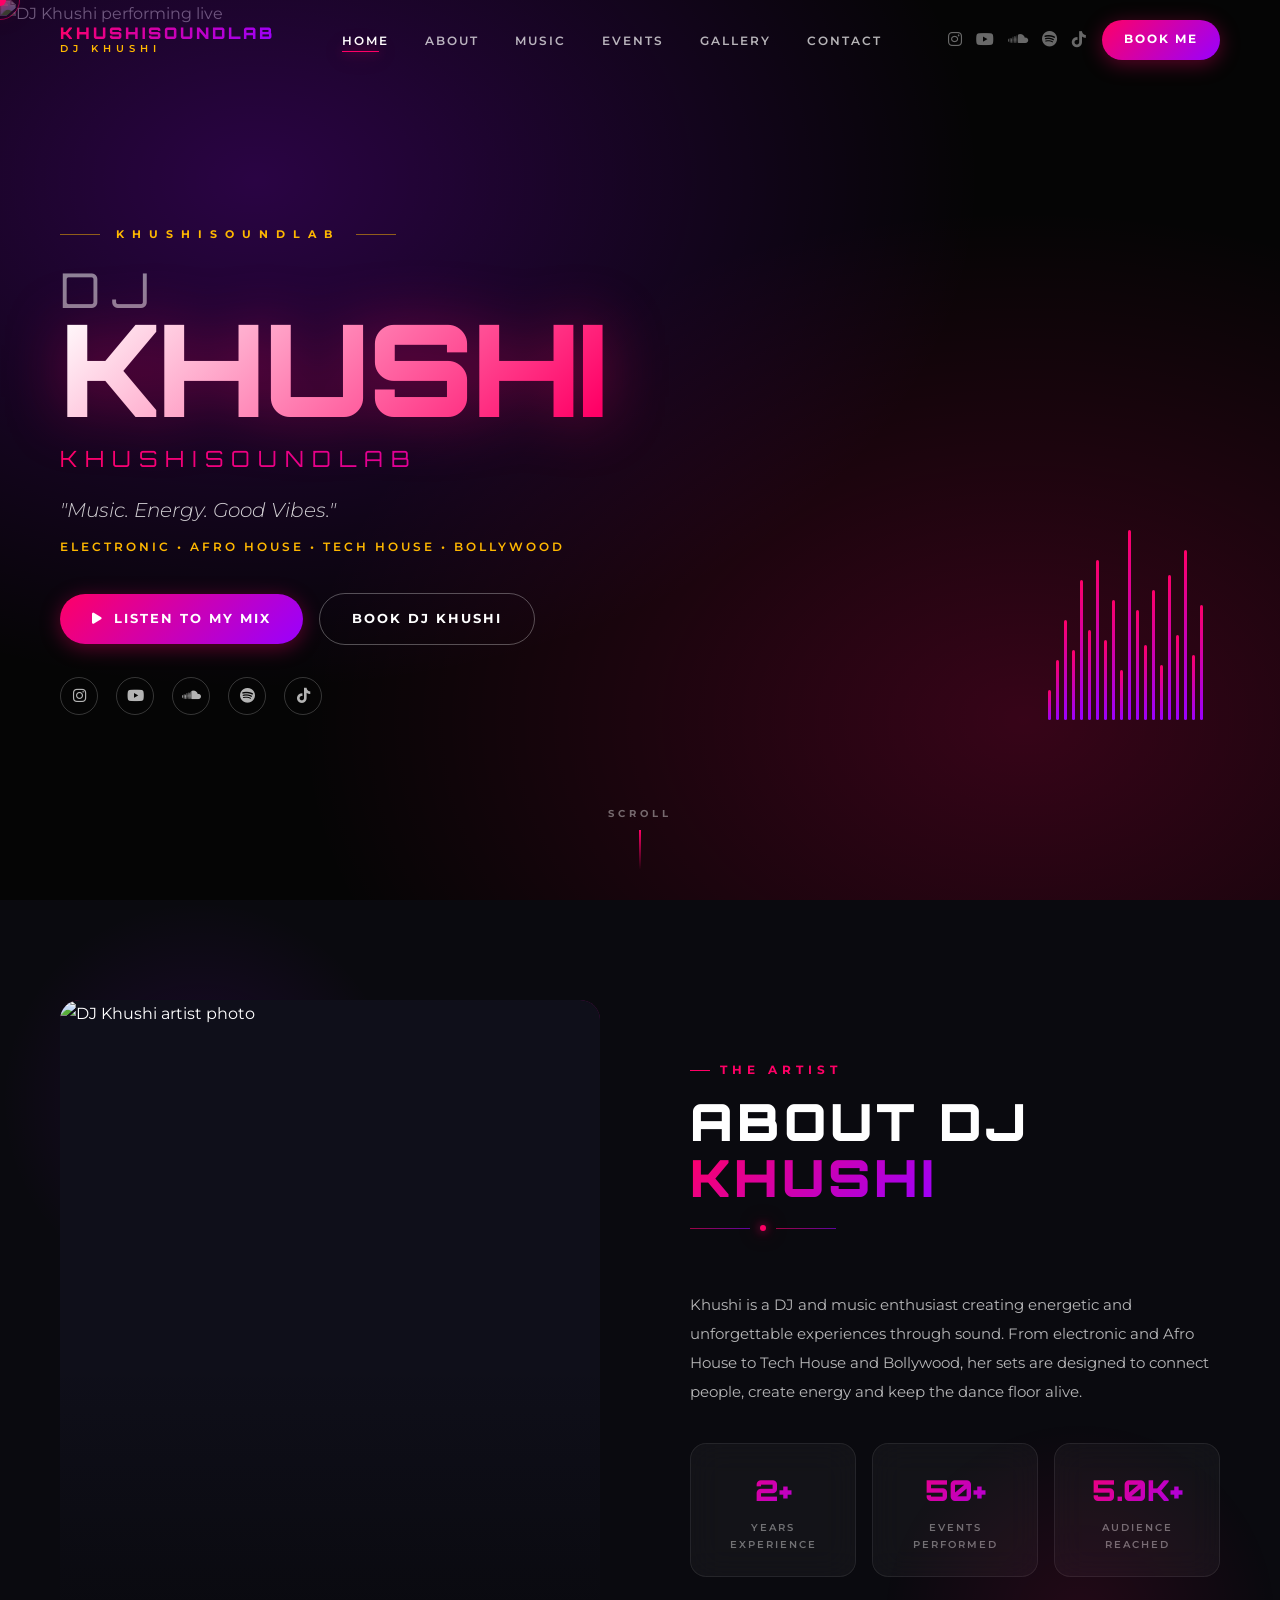
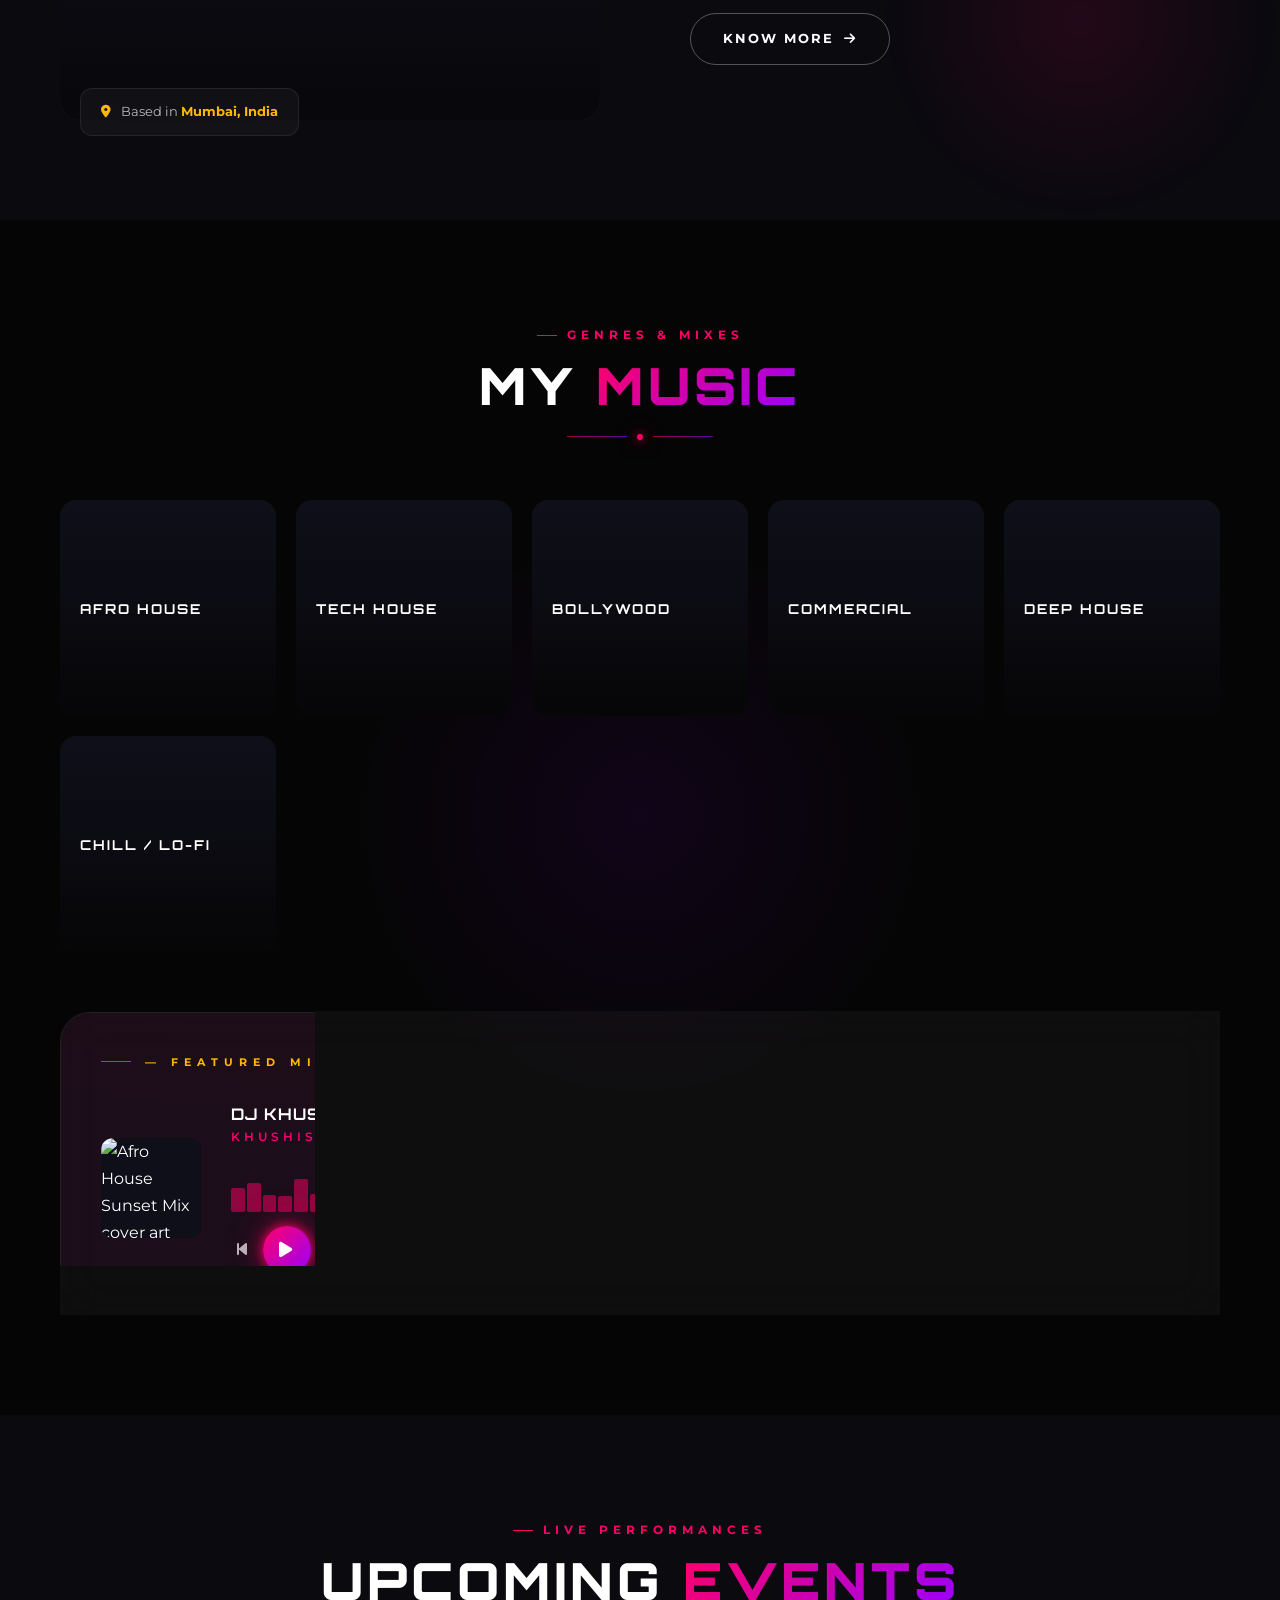
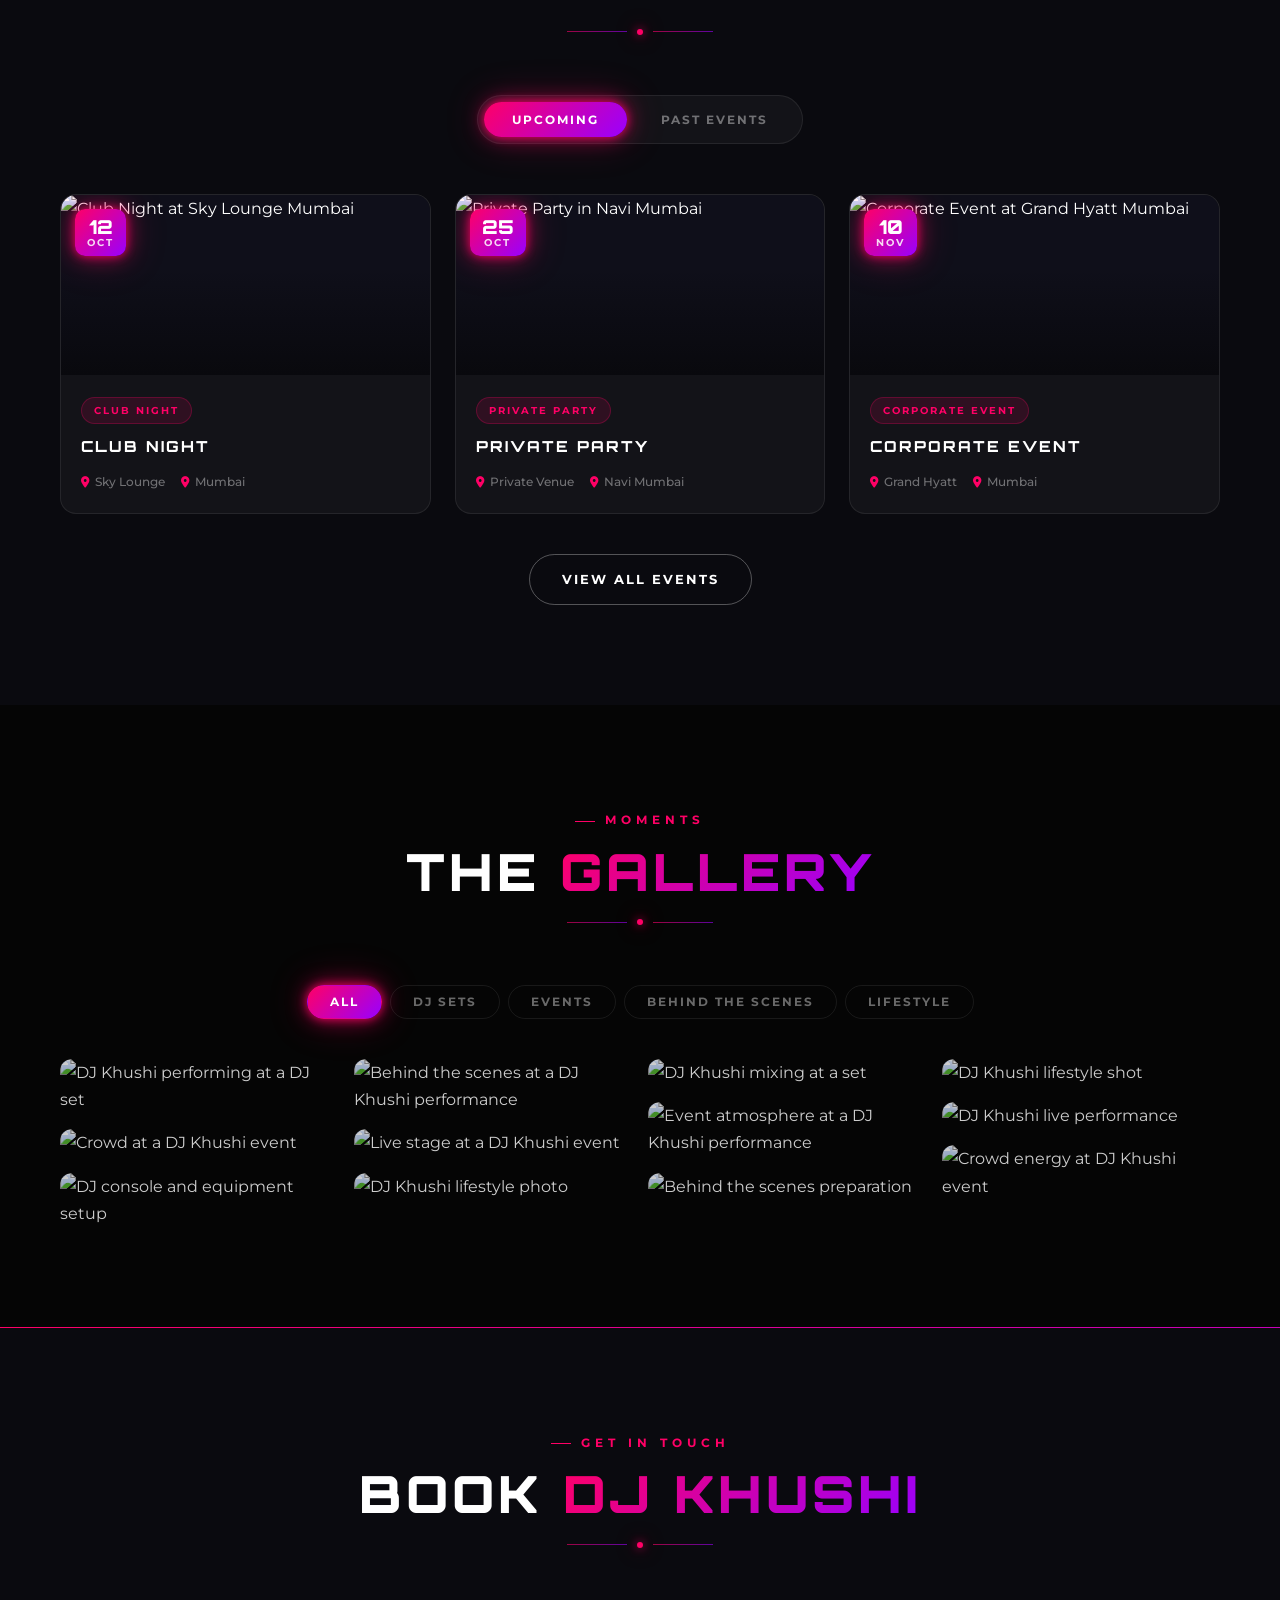
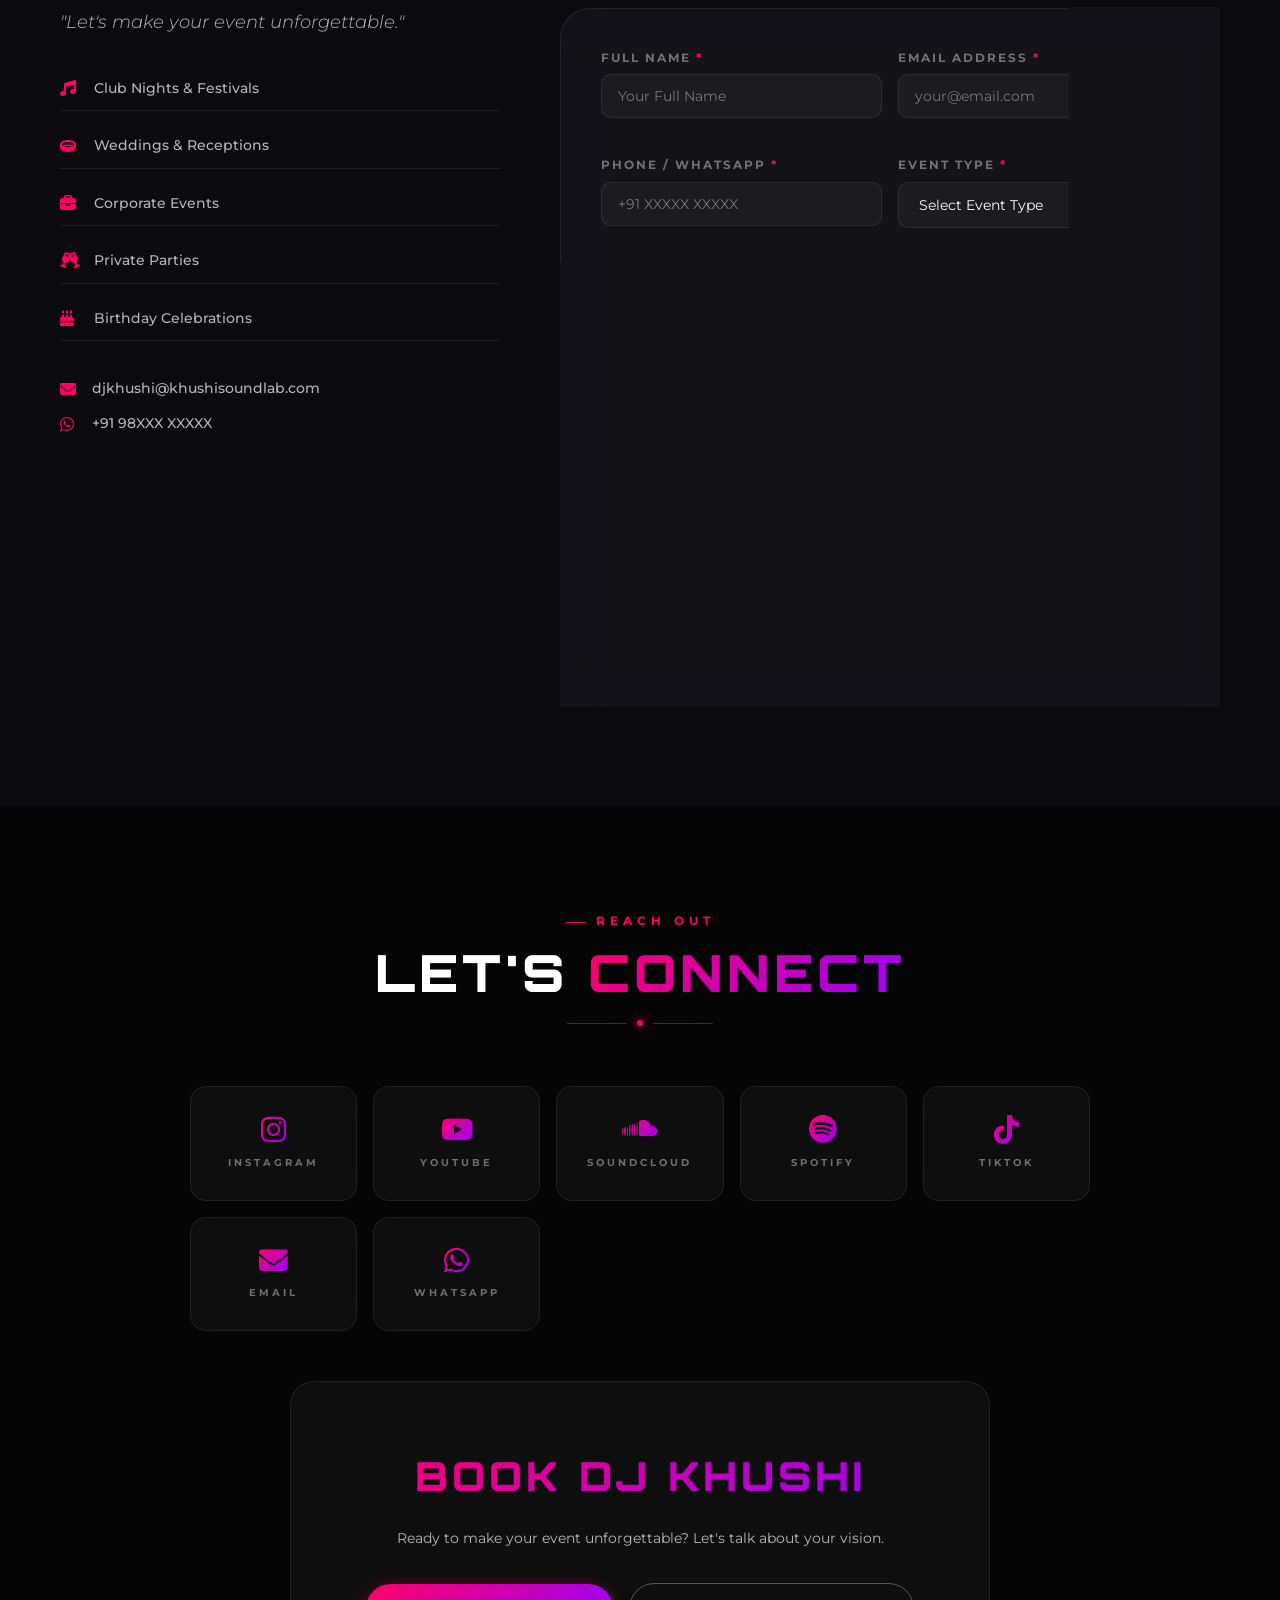
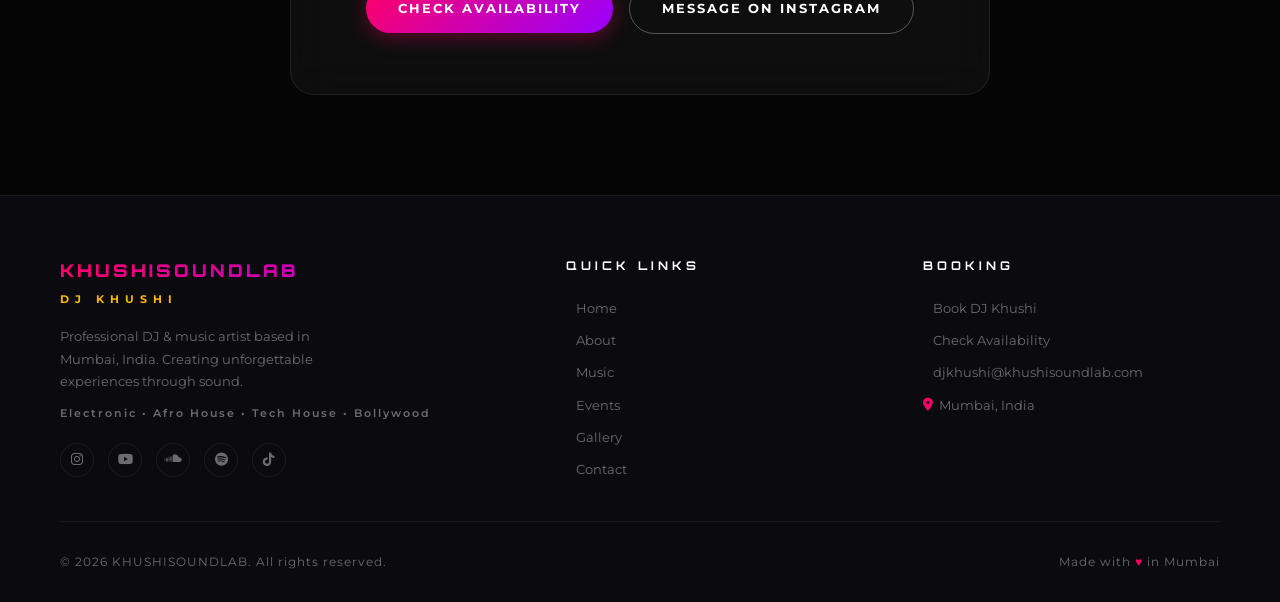
==== commit 17367df3: "fix: replace FA5/Pro icon classes with FA6 Free equivalents" ====
--- a/index.html
+++ b/index.html
@@ -578,62 +578,62 @@
 
         <div class="gallery-item" data-cat="dj-sets" tabindex="0" role="button" aria-label="View DJ Khushi performing at a set">
           <img src="https://images.unsplash.com/photo-1598488035-378f4a6811e1?w=600&q=80" alt="DJ Khushi performing at a DJ set" loading="lazy" />
-          <div class="gallery-overlay" aria-hidden="true"><i class="fas fa-expand-alt"></i></div>
+          <div class="gallery-overlay" aria-hidden="true"><i class="fas fa-expand"></i></div>
         </div>
 
         <div class="gallery-item" data-cat="events" tabindex="0" role="button" aria-label="View event crowd">
           <img src="https://images.unsplash.com/photo-1540039155733-5bb30b53aa14?w=600&q=80" alt="Crowd at a DJ Khushi event" loading="lazy" />
-          <div class="gallery-overlay" aria-hidden="true"><i class="fas fa-expand-alt"></i></div>
+          <div class="gallery-overlay" aria-hidden="true"><i class="fas fa-expand"></i></div>
         </div>
 
         <div class="gallery-item" data-cat="dj-sets" tabindex="0" role="button" aria-label="View DJ console setup">
           <img src="https://images.unsplash.com/photo-1571266028243-e4733b0f0bb0?w=600&q=80" alt="DJ console and equipment setup" loading="lazy" />
-          <div class="gallery-overlay" aria-hidden="true"><i class="fas fa-expand-alt"></i></div>
+          <div class="gallery-overlay" aria-hidden="true"><i class="fas fa-expand"></i></div>
         </div>
 
         <div class="gallery-item" data-cat="behind-scenes" tabindex="0" role="button" aria-label="View behind the scenes">
           <img src="https://images.unsplash.com/photo-1493225457124-a3eb161ffa5f?w=600&q=80" alt="Behind the scenes at a DJ Khushi performance" loading="lazy" />
-          <div class="gallery-overlay" aria-hidden="true"><i class="fas fa-expand-alt"></i></div>
+          <div class="gallery-overlay" aria-hidden="true"><i class="fas fa-expand"></i></div>
         </div>
 
         <div class="gallery-item" data-cat="events" tabindex="0" role="button" aria-label="View live event stage">
           <img src="https://images.unsplash.com/photo-1470229722913-7c0e2dbbafd3?w=600&q=80" alt="Live stage at a DJ Khushi event" loading="lazy" />
-          <div class="gallery-overlay" aria-hidden="true"><i class="fas fa-expand-alt"></i></div>
+          <div class="gallery-overlay" aria-hidden="true"><i class="fas fa-expand"></i></div>
         </div>
 
         <div class="gallery-item" data-cat="lifestyle" tabindex="0" role="button" aria-label="View lifestyle photo">
           <img src="https://images.unsplash.com/photo-1516450360452-9312f5e86fc7?w=600&q=80" alt="DJ Khushi lifestyle photo" loading="lazy" />
-          <div class="gallery-overlay" aria-hidden="true"><i class="fas fa-expand-alt"></i></div>
+          <div class="gallery-overlay" aria-hidden="true"><i class="fas fa-expand"></i></div>
         </div>
 
         <div class="gallery-item" data-cat="dj-sets" tabindex="0" role="button" aria-label="View DJ Khushi mixing">
           <img src="https://images.unsplash.com/photo-1574391884720-bbc3740c59d1?w=600&q=80" alt="DJ Khushi mixing at a set" loading="lazy" />
-          <div class="gallery-overlay" aria-hidden="true"><i class="fas fa-expand-alt"></i></div>
+          <div class="gallery-overlay" aria-hidden="true"><i class="fas fa-expand"></i></div>
         </div>
 
         <div class="gallery-item" data-cat="events" tabindex="0" role="button" aria-label="View event atmosphere">
           <img src="https://images.unsplash.com/photo-1492684223066-81342ee5ff30?w=600&q=80" alt="Event atmosphere at a DJ Khushi performance" loading="lazy" />
-          <div class="gallery-overlay" aria-hidden="true"><i class="fas fa-expand-alt"></i></div>
+          <div class="gallery-overlay" aria-hidden="true"><i class="fas fa-expand"></i></div>
         </div>
 
         <div class="gallery-item" data-cat="behind-scenes" tabindex="0" role="button" aria-label="View behind the scenes preparation">
           <img src="https://images.unsplash.com/photo-1614680376573-df3480f0c6ff?w=600&q=80" alt="Behind the scenes preparation" loading="lazy" />
-          <div class="gallery-overlay" aria-hidden="true"><i class="fas fa-expand-alt"></i></div>
+          <div class="gallery-overlay" aria-hidden="true"><i class="fas fa-expand"></i></div>
         </div>
 
         <div class="gallery-item" data-cat="lifestyle" tabindex="0" role="button" aria-label="View lifestyle shot">
           <img src="https://images.unsplash.com/photo-1595078475328-1ab05d0a6a0e?w=600&q=80" alt="DJ Khushi lifestyle shot" loading="lazy" />
-          <div class="gallery-overlay" aria-hidden="true"><i class="fas fa-expand-alt"></i></div>
+          <div class="gallery-overlay" aria-hidden="true"><i class="fas fa-expand"></i></div>
         </div>
 
         <div class="gallery-item" data-cat="dj-sets" tabindex="0" role="button" aria-label="View DJ performance">
           <img src="https://images.unsplash.com/photo-1516912481808-3406841bd33c?w=600&q=80" alt="DJ Khushi live performance" loading="lazy" />
-          <div class="gallery-overlay" aria-hidden="true"><i class="fas fa-expand-alt"></i></div>
+          <div class="gallery-overlay" aria-hidden="true"><i class="fas fa-expand"></i></div>
         </div>
 
         <div class="gallery-item" data-cat="events" tabindex="0" role="button" aria-label="View crowd energy">
           <img src="https://images.unsplash.com/photo-1598488035-378f4a6811e1?w=600&q=80" alt="Crowd energy at DJ Khushi event" loading="lazy" />
-          <div class="gallery-overlay" aria-hidden="true"><i class="fas fa-expand-alt"></i></div>
+          <div class="gallery-overlay" aria-hidden="true"><i class="fas fa-expand"></i></div>
         </div>
 
       </div>
@@ -661,9 +661,9 @@
 
           <ul class="booking-services" aria-label="Event services offered">
             <li><i class="fas fa-music" aria-hidden="true"></i> Club Nights &amp; Festivals</li>
-            <li><i class="fas fa-rings-wedding" aria-hidden="true"></i> Weddings &amp; Receptions</li>
+            <li><i class="fas fa-ring" aria-hidden="true"></i> Weddings &amp; Receptions</li>
             <li><i class="fas fa-briefcase" aria-hidden="true"></i> Corporate Events</li>
-            <li><i class="fas fa-glass-cheers" aria-hidden="true"></i> Private Parties</li>
+            <li><i class="fas fa-champagne-glasses" aria-hidden="true"></i> Private Parties</li>
             <li><i class="fas fa-cake-candles" aria-hidden="true"></i> Birthday Celebrations</li>
           </ul>
 
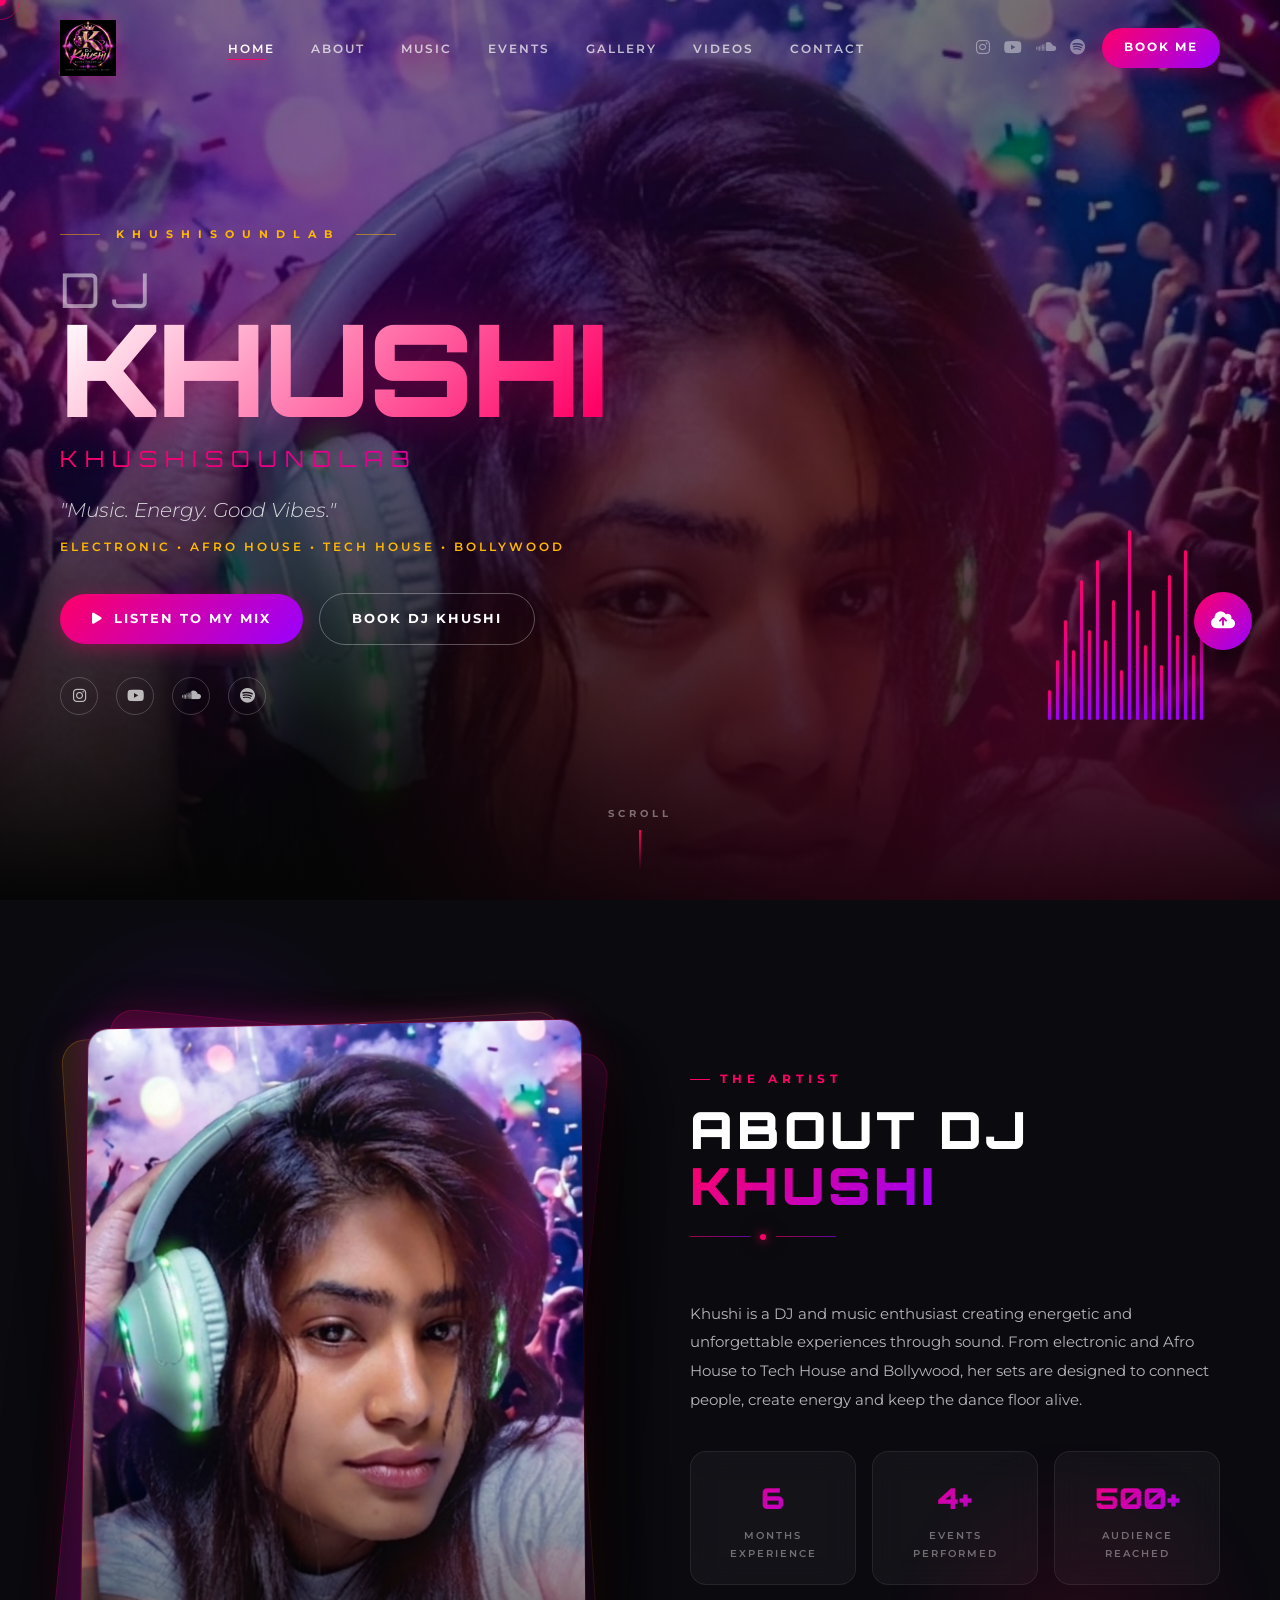
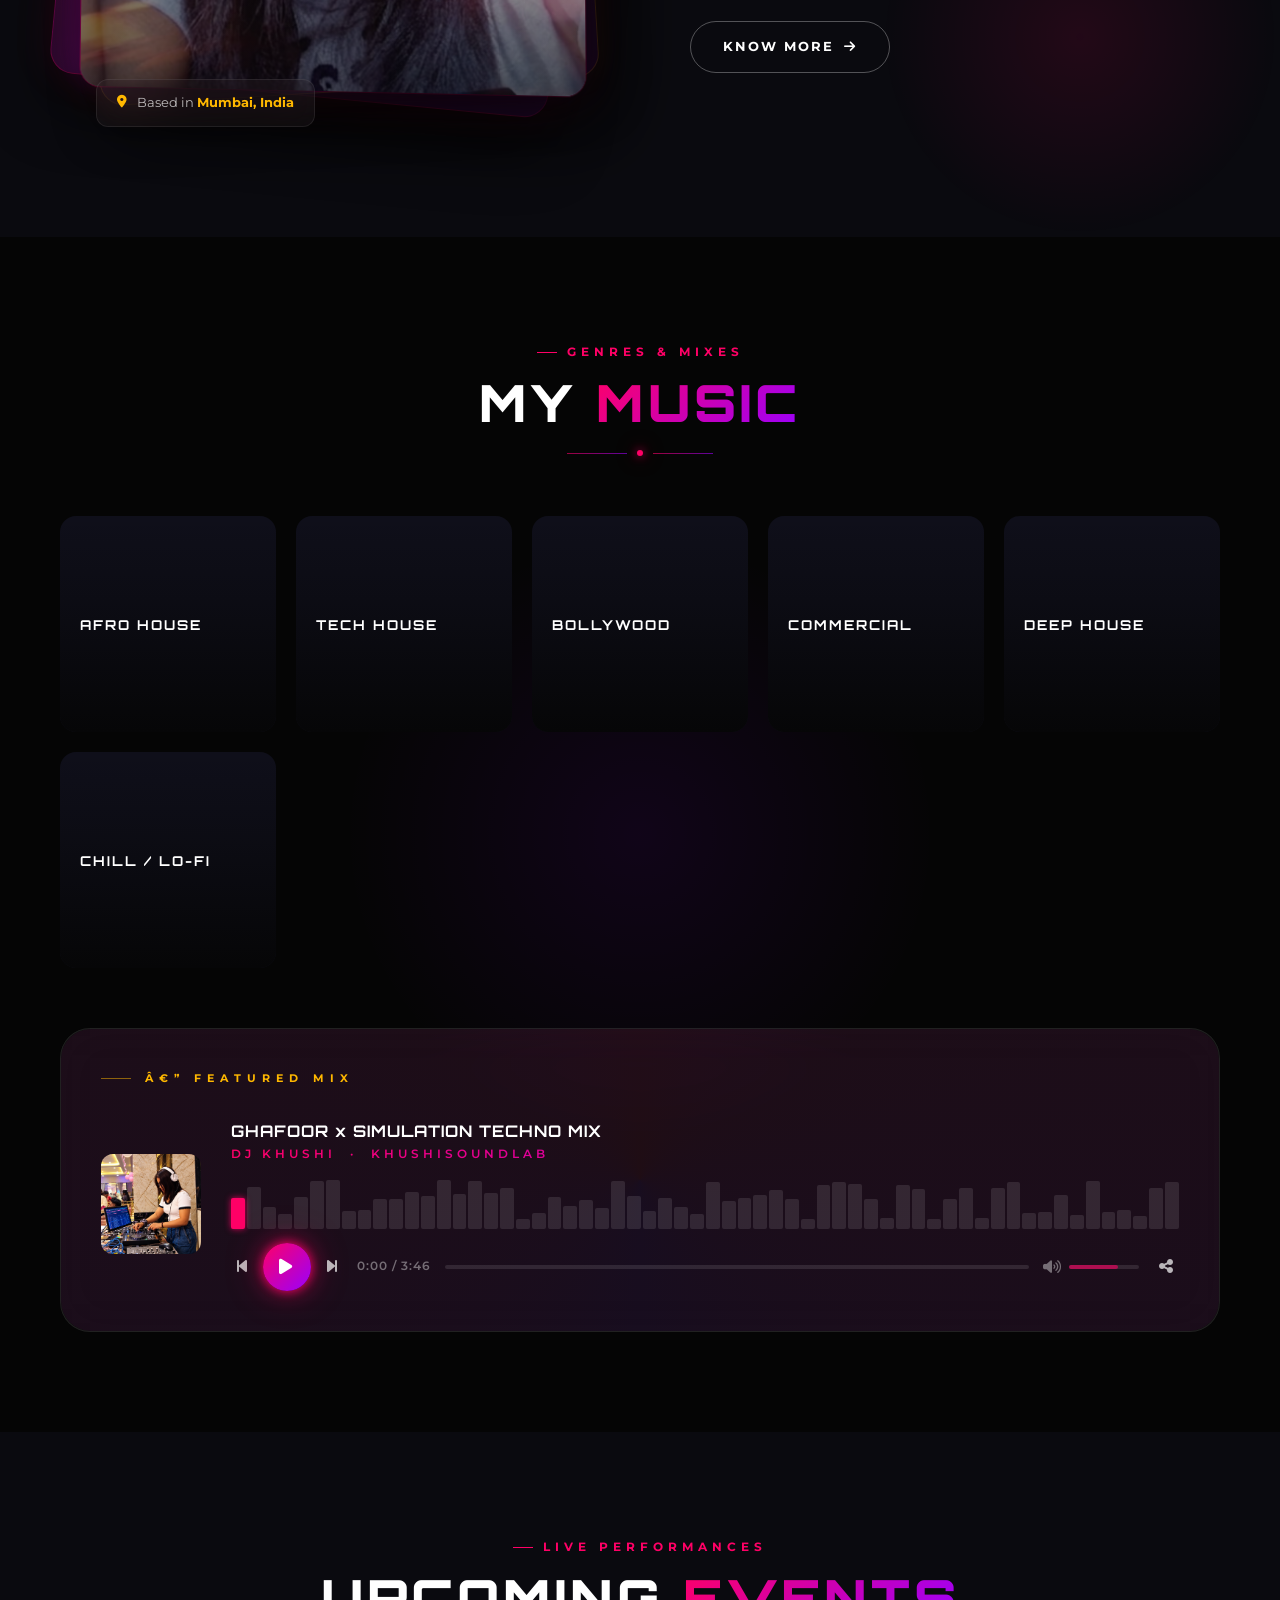
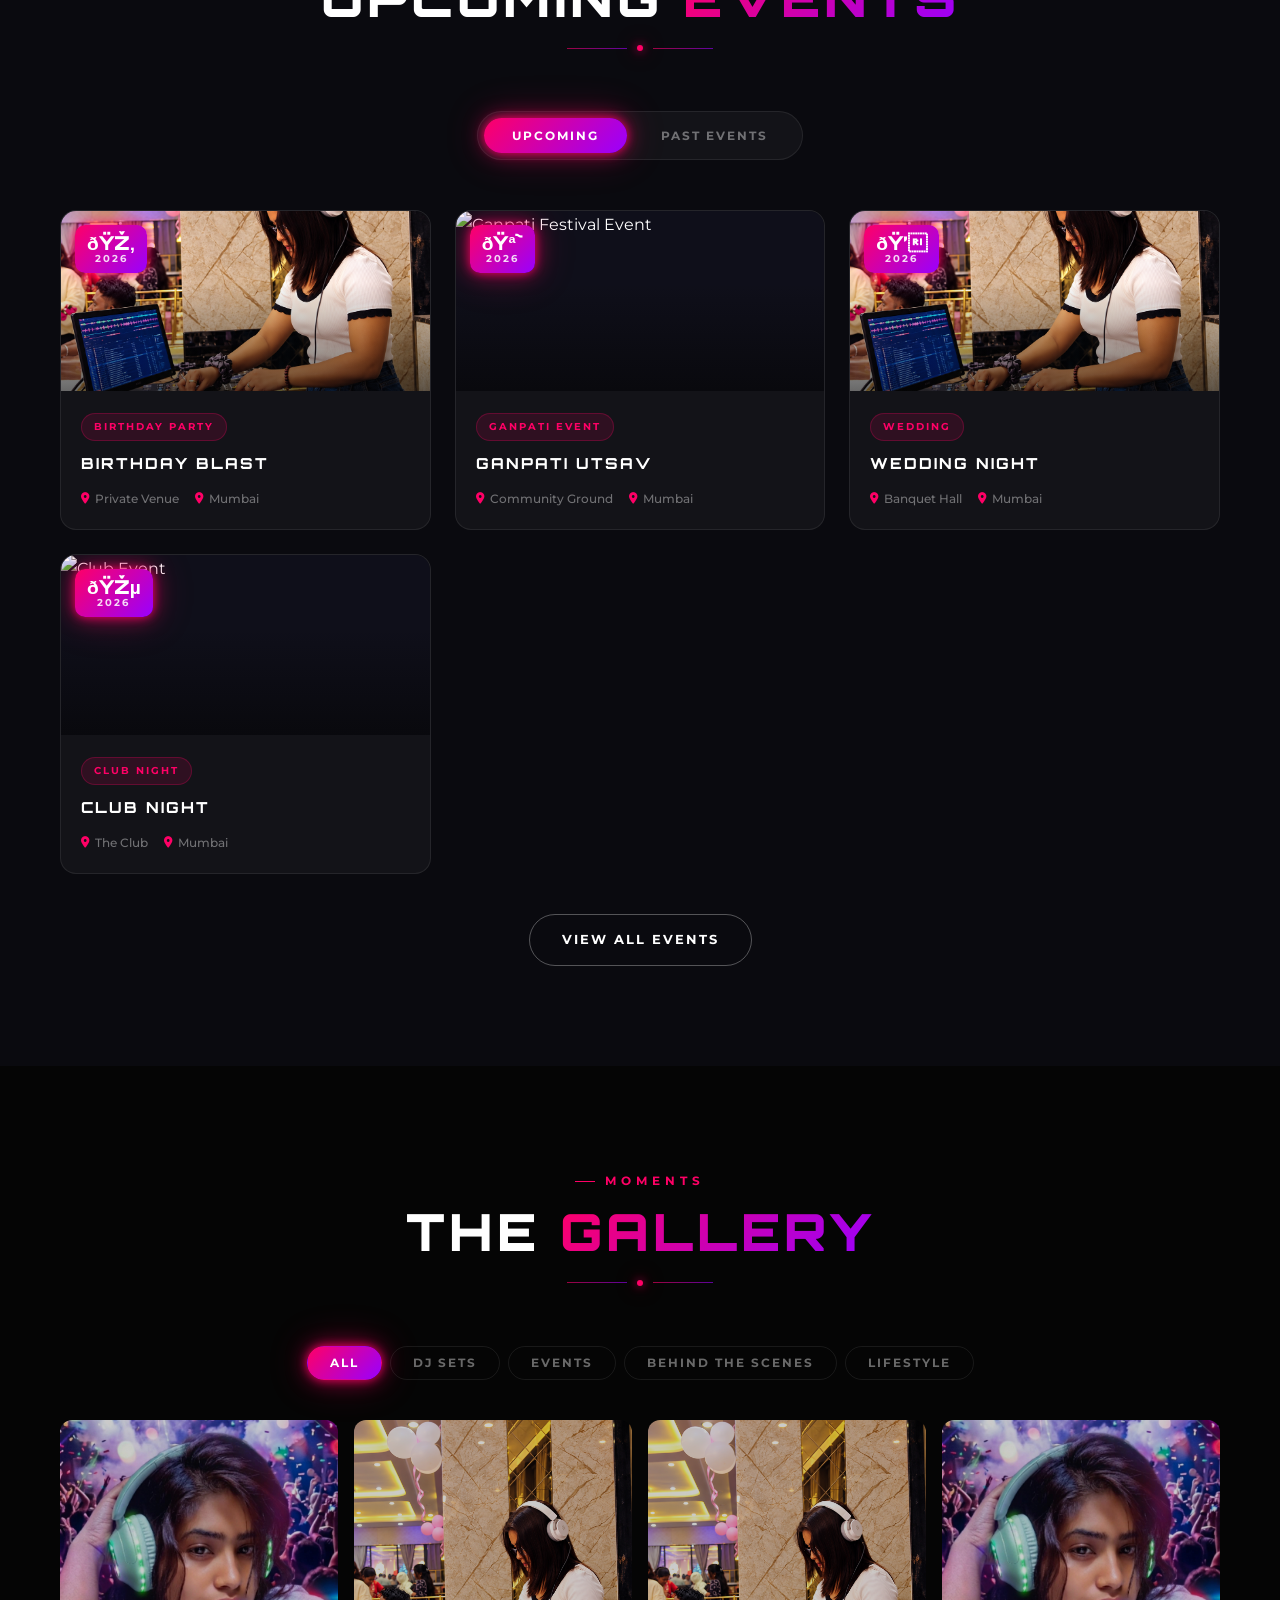
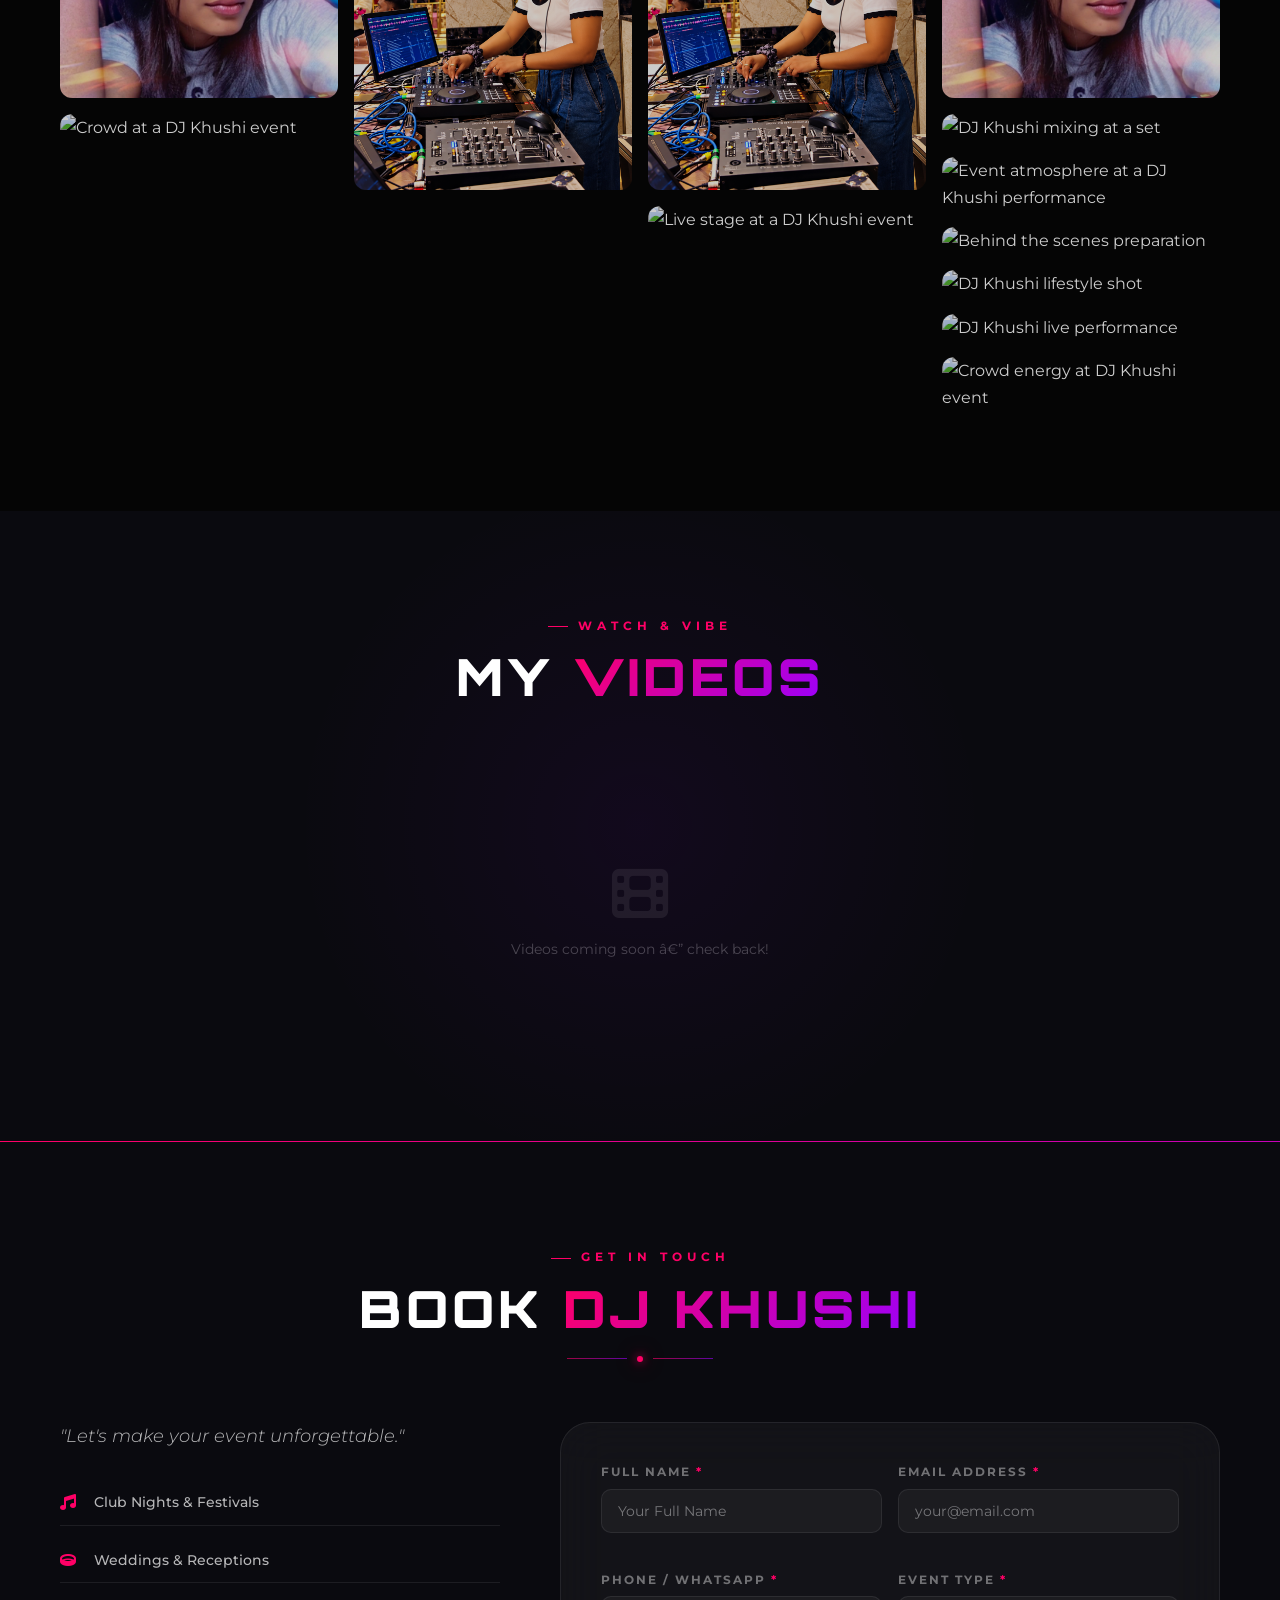
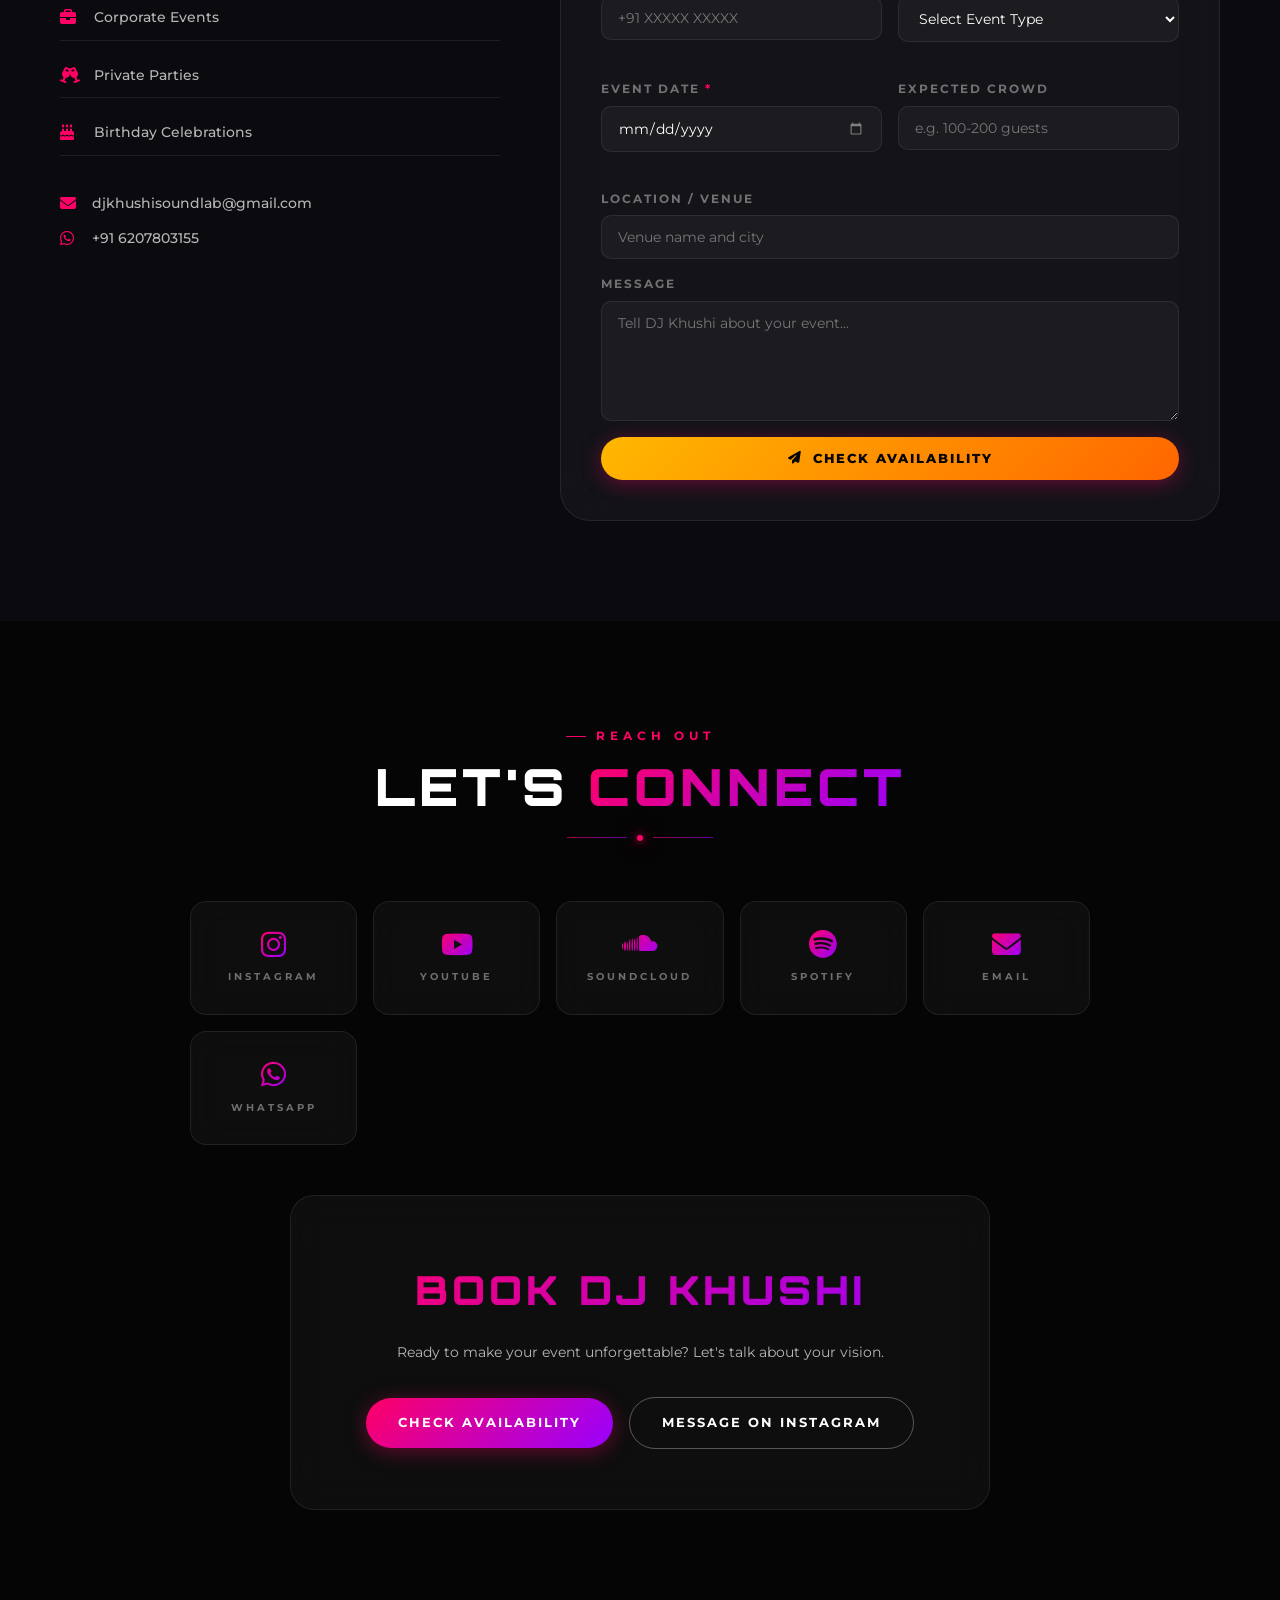
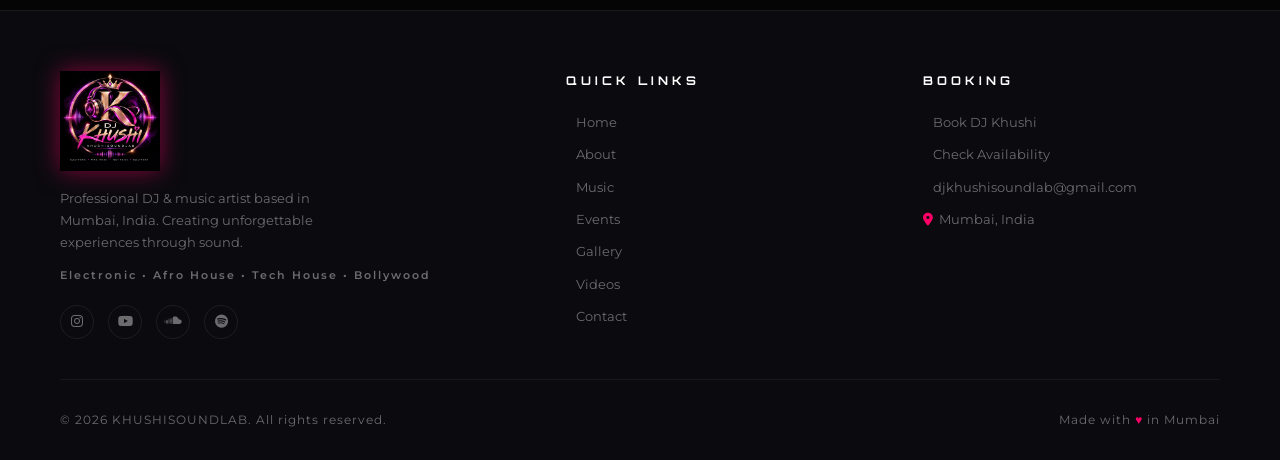
==== commit 7451ac55: "feat: add DJ KHUSHI portfolio – full project with admin panel, upload server, assets" ====
--- a/index.html
+++ b/index.html
@@ -1,4 +1,4 @@
-<!DOCTYPE html>
+﻿<!DOCTYPE html>
 <html lang="en">
 <head>
   <meta charset="UTF-8" />
@@ -6,24 +6,24 @@
   <meta http-equiv="X-UA-Compatible" content="IE=edge" />
 
   <!-- SEO Meta -->
-  <title>DJ KHUSHI | KHUSHISOUNDLAB — Electronic • Afro House • Tech House • Bollywood</title>
+  <title>DJ KHUSHI | KHUSHISOUNDLAB â€” Electronic â€¢ Afro House â€¢ Tech House â€¢ Bollywood</title>
   <meta name="description" content="DJ KHUSHI is a professional DJ and music artist based in Mumbai, India. Book DJ KHUSHI for clubs, private parties, weddings, corporate events and festivals." />
   <meta name="keywords" content="DJ Khushi, KhushiSoundLab, Mumbai DJ, Afro House, Tech House, Bollywood DJ, hire DJ Mumbai, female DJ India" />
-  <meta name="author" content="DJ KHUSHI — KHUSHISOUNDLAB" />
+  <meta name="author" content="DJ KHUSHI â€” KHUSHISOUNDLAB" />
 
   <!-- Open Graph -->
   <meta property="og:type" content="website" />
-  <meta property="og:title" content="DJ KHUSHI | KHUSHISOUNDLAB — Electronic • Afro House • Tech House • Bollywood" />
+  <meta property="og:title" content="DJ KHUSHI | KHUSHISOUNDLAB â€” Electronic â€¢ Afro House â€¢ Tech House â€¢ Bollywood" />
   <meta property="og:description" content="DJ KHUSHI is a professional DJ and music artist based in Mumbai, India. Book DJ KHUSHI for clubs, private parties, weddings, corporate events and festivals." />
-  <meta property="og:image" content="https://images.unsplash.com/photo-1598488035-378f4a6811e1?w=1200&q=80" />
+  <meta property="og:image" content="dj-khushi.jpg" />
   <meta property="og:url" content="https://khushisoundlab.com" />
   <meta property="og:site_name" content="KHUSHISOUNDLAB" />
 
   <!-- Twitter Card -->
   <meta name="twitter:card" content="summary_large_image" />
   <meta name="twitter:title" content="DJ KHUSHI | KHUSHISOUNDLAB" />
-  <meta name="twitter:description" content="Professional DJ based in Mumbai, India. Electronic • Afro House • Tech House • Bollywood" />
-  <meta name="twitter:image" content="https://images.unsplash.com/photo-1598488035-378f4a6811e1?w=1200&q=80" />
+  <meta name="twitter:description" content="Professional DJ based in Mumbai, India. Electronic â€¢ Afro House â€¢ Tech House â€¢ Bollywood" />
+  <meta name="twitter:image" content="dj-khushi.jpg" />
 
   <!-- Fonts -->
   <link rel="preconnect" href="https://fonts.googleapis.com" />
@@ -61,9 +61,8 @@
     <div class="container nav-container">
 
       <!-- Logo -->
-      <a href="#hero" class="nav-logo" aria-label="KHUSHISOUNDLAB — Home">
-        <span class="nav-logo-main">KHUSHISOUNDLAB</span>
-        <span class="nav-logo-sub">DJ KHUSHI</span>
+      <a href="#hero" class="nav-logo" aria-label="KHUSHISOUNDLAB â€” Home">
+        <img src="logo.png" alt="KHUSHISOUNDLAB â€” DJ KHUSHI" class="nav-logo-img">
       </a>
 
       <!-- Nav Links -->
@@ -73,6 +72,7 @@
         <li><a href="#music" class="nav-link">Music</a></li>
         <li><a href="#events" class="nav-link">Events</a></li>
         <li><a href="#gallery" class="nav-link">Gallery</a></li>
+        <li><a href="#videos" class="nav-link">Videos</a></li>
         <li><a href="#contact" class="nav-link">Contact</a></li>
       </ul>
 
@@ -80,10 +80,9 @@
       <div class="nav-right">
         <div class="nav-social" aria-label="Social media links">
           <a href="https://instagram.com/khushisoundlab" target="_blank" rel="noopener noreferrer" aria-label="Instagram"><i class="fab fa-instagram"></i></a>
-          <a href="#" target="_blank" rel="noopener noreferrer" aria-label="YouTube"><i class="fab fa-youtube"></i></a>
+          <a href="https://www.youtube.com/channel/UCdvSMvrpjM0DWrt2HyiXXEA" target="_blank" rel="noopener noreferrer" aria-label="YouTube"><i class="fab fa-youtube"></i></a>
           <a href="#" target="_blank" rel="noopener noreferrer" aria-label="SoundCloud"><i class="fab fa-soundcloud"></i></a>
           <a href="#" target="_blank" rel="noopener noreferrer" aria-label="Spotify"><i class="fab fa-spotify"></i></a>
-          <a href="#" target="_blank" rel="noopener noreferrer" aria-label="TikTok"><i class="fab fa-tiktok"></i></a>
         </div>
         <a href="#booking" class="btn btn-primary nav-book-btn" aria-label="Book DJ Khushi">BOOK ME</a>
         <button class="hamburger" aria-label="Toggle mobile menu" aria-expanded="false" aria-controls="mobile-menu">
@@ -103,14 +102,14 @@
         <li><a href="#music" class="mobile-nav-link">Music</a></li>
         <li><a href="#events" class="mobile-nav-link">Events</a></li>
         <li><a href="#gallery" class="mobile-nav-link">Gallery</a></li>
+        <li><a href="#videos" class="mobile-nav-link">Videos</a></li>
         <li><a href="#contact" class="mobile-nav-link">Contact</a></li>
       </ul>
       <div class="mobile-social" aria-label="Social media links">
         <a href="https://instagram.com/khushisoundlab" target="_blank" rel="noopener noreferrer" aria-label="Instagram"><i class="fab fa-instagram"></i></a>
-        <a href="#" target="_blank" rel="noopener noreferrer" aria-label="YouTube"><i class="fab fa-youtube"></i></a>
+        <a href="https://www.youtube.com/channel/UCdvSMvrpjM0DWrt2HyiXXEA" target="_blank" rel="noopener noreferrer" aria-label="YouTube"><i class="fab fa-youtube"></i></a>
         <a href="#" target="_blank" rel="noopener noreferrer" aria-label="SoundCloud"><i class="fab fa-soundcloud"></i></a>
         <a href="#" target="_blank" rel="noopener noreferrer" aria-label="Spotify"><i class="fab fa-spotify"></i></a>
-        <a href="#" target="_blank" rel="noopener noreferrer" aria-label="TikTok"><i class="fab fa-tiktok"></i></a>
       </div>
       <a href="#booking" class="btn btn-primary" aria-label="Book DJ Khushi">BOOK ME</a>
     </div>
@@ -121,7 +120,7 @@
 
     <!-- Background -->
     <div class="hero-bg" aria-hidden="true">
-      <img class="hero-bg-image" src="https://images.unsplash.com/photo-1598488035-378f4a6811e1?w=1920&q=80" alt="DJ Khushi performing live" loading="eager" />
+      <img class="hero-bg-image" src="dj-khushi.jpg" alt="DJ Khushi performing live" loading="eager" />
       <div class="hero-bg-gradient"></div>
     </div>
 
@@ -180,10 +179,9 @@
 
       <div class="hero-social" aria-label="Social media">
         <a href="https://instagram.com/khushisoundlab" target="_blank" rel="noopener noreferrer" aria-label="Instagram"><i class="fab fa-instagram"></i></a>
-        <a href="#" target="_blank" rel="noopener noreferrer" aria-label="YouTube"><i class="fab fa-youtube"></i></a>
+        <a href="https://www.youtube.com/channel/UCdvSMvrpjM0DWrt2HyiXXEA" target="_blank" rel="noopener noreferrer" aria-label="YouTube"><i class="fab fa-youtube"></i></a>
         <a href="#" target="_blank" rel="noopener noreferrer" aria-label="SoundCloud"><i class="fab fa-soundcloud"></i></a>
         <a href="#" target="_blank" rel="noopener noreferrer" aria-label="Spotify"><i class="fab fa-spotify"></i></a>
-        <a href="#" target="_blank" rel="noopener noreferrer" aria-label="TikTok"><i class="fab fa-tiktok"></i></a>
       </div>
     </div>
 
@@ -201,7 +199,7 @@
       <!-- Image -->
       <div class="about-image-wrapper reveal-left">
         <div class="about-image-container">
-          <img src="https://images.unsplash.com/photo-1516450360452-9312f5e86fc7?w=800&q=80" alt="DJ Khushi artist photo" loading="lazy" />
+          <img src="dj-khushi.jpg" alt="DJ Khushi artist photo" loading="lazy" />
           <div class="about-image-overlay" aria-hidden="true"></div>
           <div class="about-image-frame" aria-hidden="true"></div>
         </div>
@@ -229,15 +227,15 @@
 
         <div class="about-stats" role="list" aria-label="DJ Khushi statistics">
           <div class="stat-card reveal" role="listitem">
-            <span class="stat-number" data-target="2" data-suffix="+">0+</span>
-            <span class="stat-label">Years Experience</span>
+            <span class="stat-number" data-target="6" data-suffix="">0</span>
+            <span class="stat-label">Months Experience</span>
           </div>
           <div class="stat-card reveal" role="listitem">
-            <span class="stat-number" data-target="50" data-suffix="+">0+</span>
+            <span class="stat-number" data-target="4" data-suffix="+">0+</span>
             <span class="stat-label">Events Performed</span>
           </div>
           <div class="stat-card reveal" role="listitem">
-            <span class="stat-number" data-target="5000" data-suffix="+">0+</span>
+            <span class="stat-number" data-target="500" data-suffix="+">0+</span>
             <span class="stat-label">Audience Reached</span>
           </div>
         </div>
@@ -343,21 +341,23 @@
         <div class="featured-player-bg" aria-hidden="true"></div>
         <div class="featured-label">
           <span class="featured-label-line" aria-hidden="true"></span>
-          — FEATURED MIX
-        </div>
+          â€” FEATURED MIX
+        </div>
+
+        <audio id="featuredAudio" preload="auto" src="featured-mix.mp3" controls style="display:none"></audio>
 
         <div class="player-content">
           <!-- Cover -->
           <div class="player-cover-wrapper">
-            <img class="player-cover" src="https://images.unsplash.com/photo-1493225457124-a3eb161ffa5f?w=200&q=80" alt="Afro House Sunset Mix cover art" loading="lazy" />
+            <img class="player-cover" src="dj-khushi-mixing.png" alt="DJ Khushi â€” Afro House Sunset Mix" loading="lazy" />
             <div class="player-cover-glow" aria-hidden="true"></div>
           </div>
 
           <!-- Info + Controls -->
           <div class="player-right">
             <div class="player-info">
-              <div class="player-track-name">DJ KHUSHI — Afro House Sunset Mix</div>
-              <div class="player-artist">KHUSHISOUNDLAB</div>
+              <div class="player-track-name">GHAFOOR x SIMULATION TECHNO MIX</div>
+              <div class="player-artist">DJ KHUSHI &nbsp;&middot;&nbsp; KHUSHISOUNDLAB</div>
             </div>
 
             <!-- Waveform -->
@@ -373,7 +373,7 @@
                 <button class="player-btn player-next" aria-label="Next track"><i class="fas fa-forward-step" aria-hidden="true"></i></button>
               </div>
 
-              <span class="player-time" id="playerTime" aria-live="polite">0:00 / 8:47</span>
+              <span class="player-time" id="playerTime" aria-live="polite">0:00 / 0:00</span>
 
               <div class="player-progress" role="progressbar" aria-label="Track progress" aria-valuenow="0" aria-valuemin="0" aria-valuemax="100">
                 <div class="player-progress-fill" id="progressFill"></div>
@@ -389,6 +389,7 @@
 
               <button class="player-btn player-share" aria-label="Share this mix"><i class="fas fa-share-nodes" aria-hidden="true"></i></button>
             </div>
+
           </div>
         </div>
       </div>
@@ -420,56 +421,75 @@
 
           <article class="event-card reveal">
             <div class="event-image">
-              <img src="https://images.unsplash.com/photo-1540039155733-5bb30b53aa14?w=600&q=80" alt="Club Night at Sky Lounge Mumbai" loading="lazy" />
+              <img src="dj-khushi-mixing.png" alt="Birthday Party Event" loading="lazy" />
               <div class="event-image-overlay" aria-hidden="true"></div>
-              <div class="event-date-badge" aria-label="October 12th">
-                <span class="date-day">12</span>
-                <span class="date-month">OCT</span>
+              <div class="event-date-badge" aria-label="Birthday Party">
+                <span class="date-day">ðŸŽ‚</span>
+                <span class="date-month">2026</span>
+              </div>
+            </div>
+            <div class="event-info">
+              <span class="event-type-badge">Birthday Party</span>
+              <h3 class="event-name">BIRTHDAY BLAST</h3>
+              <div class="event-details">
+                <span><i class="fas fa-location-dot" aria-hidden="true"></i> Private Venue</span>
+                <span><i class="fas fa-map-marker-alt" aria-hidden="true"></i> Mumbai</span>
+              </div>
+            </div>
+          </article>
+
+          <article class="event-card reveal">
+            <div class="event-image">
+              <img src="https://images.unsplash.com/photo-1492684223066-81342ee5ff30?w=600&q=80" alt="Ganpati Festival Event" loading="lazy" />
+              <div class="event-image-overlay" aria-hidden="true"></div>
+              <div class="event-date-badge" aria-label="Ganpati Event">
+                <span class="date-day">ðŸª˜</span>
+                <span class="date-month">2026</span>
+              </div>
+            </div>
+            <div class="event-info">
+              <span class="event-type-badge">Ganpati Event</span>
+              <h3 class="event-name">GANPATI UTSAV</h3>
+              <div class="event-details">
+                <span><i class="fas fa-location-dot" aria-hidden="true"></i> Community Ground</span>
+                <span><i class="fas fa-map-marker-alt" aria-hidden="true"></i> Mumbai</span>
+              </div>
+            </div>
+          </article>
+
+          <article class="event-card reveal">
+            <div class="event-image">
+              <img src="dj-khushi-mixing.png" alt="Wedding Event" loading="lazy" />
+              <div class="event-image-overlay" aria-hidden="true"></div>
+              <div class="event-date-badge" aria-label="Wedding">
+                <span class="date-day">ðŸ’</span>
+                <span class="date-month">2026</span>
+              </div>
+            </div>
+            <div class="event-info">
+              <span class="event-type-badge">Wedding</span>
+              <h3 class="event-name">WEDDING NIGHT</h3>
+              <div class="event-details">
+                <span><i class="fas fa-location-dot" aria-hidden="true"></i> Banquet Hall</span>
+                <span><i class="fas fa-map-marker-alt" aria-hidden="true"></i> Mumbai</span>
+              </div>
+            </div>
+          </article>
+
+          <article class="event-card reveal">
+            <div class="event-image">
+              <img src="https://images.unsplash.com/photo-1540039155733-5bb30b53aa14?w=600&q=80" alt="Club Event" loading="lazy" />
+              <div class="event-image-overlay" aria-hidden="true"></div>
+              <div class="event-date-badge" aria-label="Club Event">
+                <span class="date-day">ðŸŽµ</span>
+                <span class="date-month">2026</span>
               </div>
             </div>
             <div class="event-info">
               <span class="event-type-badge">Club Night</span>
               <h3 class="event-name">CLUB NIGHT</h3>
               <div class="event-details">
-                <span><i class="fas fa-location-dot" aria-hidden="true"></i> Sky Lounge</span>
-                <span><i class="fas fa-map-marker-alt" aria-hidden="true"></i> Mumbai</span>
-              </div>
-            </div>
-          </article>
-
-          <article class="event-card reveal">
-            <div class="event-image">
-              <img src="https://images.unsplash.com/photo-1574391884720-bbc3740c59d1?w=600&q=80" alt="Private Party in Navi Mumbai" loading="lazy" />
-              <div class="event-image-overlay" aria-hidden="true"></div>
-              <div class="event-date-badge" aria-label="October 25th">
-                <span class="date-day">25</span>
-                <span class="date-month">OCT</span>
-              </div>
-            </div>
-            <div class="event-info">
-              <span class="event-type-badge">Private Party</span>
-              <h3 class="event-name">PRIVATE PARTY</h3>
-              <div class="event-details">
-                <span><i class="fas fa-location-dot" aria-hidden="true"></i> Private Venue</span>
-                <span><i class="fas fa-map-marker-alt" aria-hidden="true"></i> Navi Mumbai</span>
-              </div>
-            </div>
-          </article>
-
-          <article class="event-card reveal">
-            <div class="event-image">
-              <img src="https://images.unsplash.com/photo-1492684223066-81342ee5ff30?w=600&q=80" alt="Corporate Event at Grand Hyatt Mumbai" loading="lazy" />
-              <div class="event-image-overlay" aria-hidden="true"></div>
-              <div class="event-date-badge" aria-label="November 10th">
-                <span class="date-day">10</span>
-                <span class="date-month">NOV</span>
-              </div>
-            </div>
-            <div class="event-info">
-              <span class="event-type-badge">Corporate Event</span>
-              <h3 class="event-name">CORPORATE EVENT</h3>
-              <div class="event-details">
-                <span><i class="fas fa-location-dot" aria-hidden="true"></i> Grand Hyatt</span>
+                <span><i class="fas fa-location-dot" aria-hidden="true"></i> The Club</span>
                 <span><i class="fas fa-map-marker-alt" aria-hidden="true"></i> Mumbai</span>
               </div>
             </div>
@@ -484,59 +504,67 @@
 
           <article class="event-card event-card-past reveal">
             <div class="event-image">
-              <img src="https://images.unsplash.com/photo-1540039155733-5bb30b53aa14?w=600&q=80" alt="Past club night at Tryst Club Mumbai" loading="lazy" />
+              <img src="dj-khushi-mixing.png" alt="Birthday Party" loading="lazy" />
               <div class="event-image-overlay" aria-hidden="true"></div>
-              <div class="event-date-badge" aria-label="September 5th">
-                <span class="date-day">05</span>
-                <span class="date-month">SEP</span>
-              </div>
+              <div class="event-date-badge"><span class="date-day">ðŸŽ‚</span><span class="date-month">2026</span></div>
+              <span class="event-completed-badge" aria-label="Completed">COMPLETED</span>
+            </div>
+            <div class="event-info">
+              <span class="event-type-badge">Birthday Party</span>
+              <h3 class="event-name">BIRTHDAY BLAST</h3>
+              <div class="event-details">
+                <span><i class="fas fa-location-dot" aria-hidden="true"></i> Private Venue</span>
+                <span><i class="fas fa-map-marker-alt" aria-hidden="true"></i> Mumbai</span>
+              </div>
+            </div>
+          </article>
+
+          <article class="event-card event-card-past reveal">
+            <div class="event-image">
+              <img src="https://images.unsplash.com/photo-1492684223066-81342ee5ff30?w=600&q=80" alt="Ganpati Event" loading="lazy" />
+              <div class="event-image-overlay" aria-hidden="true"></div>
+              <div class="event-date-badge"><span class="date-day">ðŸª˜</span><span class="date-month">2026</span></div>
+              <span class="event-completed-badge" aria-label="Completed">COMPLETED</span>
+            </div>
+            <div class="event-info">
+              <span class="event-type-badge">Ganpati Event</span>
+              <h3 class="event-name">GANPATI UTSAV</h3>
+              <div class="event-details">
+                <span><i class="fas fa-location-dot" aria-hidden="true"></i> Community Ground</span>
+                <span><i class="fas fa-map-marker-alt" aria-hidden="true"></i> Mumbai</span>
+              </div>
+            </div>
+          </article>
+
+          <article class="event-card event-card-past reveal">
+            <div class="event-image">
+              <img src="dj-khushi-mixing.png" alt="Wedding Event" loading="lazy" />
+              <div class="event-image-overlay" aria-hidden="true"></div>
+              <div class="event-date-badge"><span class="date-day">ðŸ’</span><span class="date-month">2026</span></div>
+              <span class="event-completed-badge" aria-label="Completed">COMPLETED</span>
+            </div>
+            <div class="event-info">
+              <span class="event-type-badge">Wedding</span>
+              <h3 class="event-name">WEDDING NIGHT</h3>
+              <div class="event-details">
+                <span><i class="fas fa-location-dot" aria-hidden="true"></i> Banquet Hall</span>
+                <span><i class="fas fa-map-marker-alt" aria-hidden="true"></i> Mumbai</span>
+              </div>
+            </div>
+          </article>
+
+          <article class="event-card event-card-past reveal">
+            <div class="event-image">
+              <img src="https://images.unsplash.com/photo-1540039155733-5bb30b53aa14?w=600&q=80" alt="Club Night" loading="lazy" />
+              <div class="event-image-overlay" aria-hidden="true"></div>
+              <div class="event-date-badge"><span class="date-day">ðŸŽµ</span><span class="date-month">2026</span></div>
               <span class="event-completed-badge" aria-label="Completed">COMPLETED</span>
             </div>
             <div class="event-info">
               <span class="event-type-badge">Club Night</span>
               <h3 class="event-name">CLUB NIGHT</h3>
               <div class="event-details">
-                <span><i class="fas fa-location-dot" aria-hidden="true"></i> Tryst Club</span>
-                <span><i class="fas fa-map-marker-alt" aria-hidden="true"></i> Mumbai</span>
-              </div>
-            </div>
-          </article>
-
-          <article class="event-card event-card-past reveal">
-            <div class="event-image">
-              <img src="https://images.unsplash.com/photo-1574391884720-bbc3740c59d1?w=600&q=80" alt="Past wedding reception at Taj Hotel Mumbai" loading="lazy" />
-              <div class="event-image-overlay" aria-hidden="true"></div>
-              <div class="event-date-badge" aria-label="August 15th">
-                <span class="date-day">15</span>
-                <span class="date-month">AUG</span>
-              </div>
-              <span class="event-completed-badge" aria-label="Completed">COMPLETED</span>
-            </div>
-            <div class="event-info">
-              <span class="event-type-badge">Wedding</span>
-              <h3 class="event-name">WEDDING RECEPTION</h3>
-              <div class="event-details">
-                <span><i class="fas fa-location-dot" aria-hidden="true"></i> Taj Hotel</span>
-                <span><i class="fas fa-map-marker-alt" aria-hidden="true"></i> Mumbai</span>
-              </div>
-            </div>
-          </article>
-
-          <article class="event-card event-card-past reveal">
-            <div class="event-image">
-              <img src="https://images.unsplash.com/photo-1492684223066-81342ee5ff30?w=600&q=80" alt="Past music festival at MMRDA Grounds Mumbai" loading="lazy" />
-              <div class="event-image-overlay" aria-hidden="true"></div>
-              <div class="event-date-badge" aria-label="August 2nd">
-                <span class="date-day">02</span>
-                <span class="date-month">AUG</span>
-              </div>
-              <span class="event-completed-badge" aria-label="Completed">COMPLETED</span>
-            </div>
-            <div class="event-info">
-              <span class="event-type-badge">Festival</span>
-              <h3 class="event-name">MUSIC FESTIVAL</h3>
-              <div class="event-details">
-                <span><i class="fas fa-location-dot" aria-hidden="true"></i> MMRDA Grounds</span>
+                <span><i class="fas fa-location-dot" aria-hidden="true"></i> The Club</span>
                 <span><i class="fas fa-map-marker-alt" aria-hidden="true"></i> Mumbai</span>
               </div>
             </div>
@@ -577,7 +605,7 @@
       <div class="gallery-masonry" aria-label="Photo gallery">
 
         <div class="gallery-item" data-cat="dj-sets" tabindex="0" role="button" aria-label="View DJ Khushi performing at a set">
-          <img src="https://images.unsplash.com/photo-1598488035-378f4a6811e1?w=600&q=80" alt="DJ Khushi performing at a DJ set" loading="lazy" />
+          <img src="dj-khushi.jpg" alt="DJ Khushi performing at a DJ set" loading="lazy" />
           <div class="gallery-overlay" aria-hidden="true"><i class="fas fa-expand"></i></div>
         </div>
 
@@ -587,12 +615,12 @@
         </div>
 
         <div class="gallery-item" data-cat="dj-sets" tabindex="0" role="button" aria-label="View DJ console setup">
-          <img src="https://images.unsplash.com/photo-1571266028243-e4733b0f0bb0?w=600&q=80" alt="DJ console and equipment setup" loading="lazy" />
+          <img src="dj-khushi-mixing.png" alt="DJ Khushi at the mixing console" loading="lazy" />
           <div class="gallery-overlay" aria-hidden="true"><i class="fas fa-expand"></i></div>
         </div>
 
         <div class="gallery-item" data-cat="behind-scenes" tabindex="0" role="button" aria-label="View behind the scenes">
-          <img src="https://images.unsplash.com/photo-1493225457124-a3eb161ffa5f?w=600&q=80" alt="Behind the scenes at a DJ Khushi performance" loading="lazy" />
+          <img src="dj-khushi-mixing.png" alt="DJ Khushi behind the scenes at the decks" loading="lazy" />
           <div class="gallery-overlay" aria-hidden="true"><i class="fas fa-expand"></i></div>
         </div>
 
@@ -602,7 +630,7 @@
         </div>
 
         <div class="gallery-item" data-cat="lifestyle" tabindex="0" role="button" aria-label="View lifestyle photo">
-          <img src="https://images.unsplash.com/photo-1516450360452-9312f5e86fc7?w=600&q=80" alt="DJ Khushi lifestyle photo" loading="lazy" />
+          <img src="dj-khushi.jpg" alt="DJ Khushi with headphones" loading="lazy" />
           <div class="gallery-overlay" aria-hidden="true"><i class="fas fa-expand"></i></div>
         </div>
 
@@ -637,6 +665,30 @@
         </div>
 
       </div>
+    </div>
+  </section>
+
+  <!-- ==================== VIDEOS ==================== -->
+  <section id="videos">
+    <div class="container">
+
+      <div class="section-header reveal">
+        <span class="section-tag">Watch &amp; Vibe</span>
+        <h2 class="section-title">MY <span class="highlight">VIDEOS</span></h2>
+        <div class="section-divider"></div>
+      </div>
+
+      <!-- Dynamic video grid â€” populated by app.js from /api/files?type=videos -->
+      <div class="videos-grid" id="videos-grid" aria-label="DJ Khushi videos">
+
+        <!-- Shown when no videos uploaded yet -->
+        <div class="videos-empty" id="videos-empty">
+          <i class="fas fa-film"></i>
+          <p>Videos coming soon â€” check back!</p>
+        </div>
+
+      </div>
+
     </div>
   </section>
 
@@ -668,13 +720,13 @@
           </ul>
 
           <div class="booking-contact-info">
-            <a href="mailto:djkhushi@khushisoundlab.com" class="booking-contact-item" aria-label="Email DJ Khushi">
+            <a href="mailto:djkhushisoundlab@gmail.com" class="booking-contact-item" aria-label="Email DJ Khushi">
               <i class="fas fa-envelope" aria-hidden="true"></i>
-              <span>djkhushi@khushisoundlab.com</span>
+              <span>djkhushisoundlab@gmail.com</span>
             </a>
-            <a href="https://wa.me/919800000000" target="_blank" rel="noopener noreferrer" class="booking-contact-item" aria-label="WhatsApp DJ Khushi">
+            <a href="https://wa.me/916207803155" target="_blank" rel="noopener noreferrer" class="booking-contact-item" aria-label="WhatsApp DJ Khushi">
               <i class="fab fa-whatsapp" aria-hidden="true"></i>
-              <span>+91 98XXX XXXXX</span>
+              <span>+91 6207803155</span>
             </a>
           </div>
         </div>
@@ -782,7 +834,7 @@
           <span>INSTAGRAM</span>
         </a>
 
-        <a href="#" target="_blank" rel="noopener noreferrer" class="contact-card" role="listitem" aria-label="Subscribe on YouTube">
+        <a href="https://www.youtube.com/channel/UCdvSMvrpjM0DWrt2HyiXXEA" target="_blank" rel="noopener noreferrer" class="contact-card" role="listitem" aria-label="Subscribe on YouTube">
           <i class="fab fa-youtube" aria-hidden="true"></i>
           <span>YOUTUBE</span>
         </a>
@@ -797,17 +849,12 @@
           <span>SPOTIFY</span>
         </a>
 
-        <a href="#" target="_blank" rel="noopener noreferrer" class="contact-card" role="listitem" aria-label="Follow on TikTok">
-          <i class="fab fa-tiktok" aria-hidden="true"></i>
-          <span>TIKTOK</span>
-        </a>
-
-        <a href="mailto:djkhushi@khushisoundlab.com" class="contact-card" role="listitem" aria-label="Send an email">
+        <a href="mailto:djkhushisoundlab@gmail.com" class="contact-card" role="listitem" aria-label="Send an email">
           <i class="fas fa-envelope" aria-hidden="true"></i>
           <span>EMAIL</span>
         </a>
 
-        <a href="https://wa.me/919800000000" target="_blank" rel="noopener noreferrer" class="contact-card" role="listitem" aria-label="Message on WhatsApp">
+        <a href="https://wa.me/916207803155" target="_blank" rel="noopener noreferrer" class="contact-card" role="listitem" aria-label="Message on WhatsApp">
           <i class="fab fa-whatsapp" aria-hidden="true"></i>
           <span>WHATSAPP</span>
         </a>
@@ -836,16 +883,14 @@
 
         <!-- Brand -->
         <div class="footer-brand">
-          <div class="footer-logo-main">KHUSHISOUNDLAB</div>
-          <div class="footer-logo-sub">DJ KHUSHI</div>
+          <img src="logo.png" alt="KHUSHISOUNDLAB â€” DJ KHUSHI" class="footer-logo-img">
           <p class="footer-desc">Professional DJ &amp; music artist based in Mumbai, India. Creating unforgettable experiences through sound.</p>
           <div class="footer-genres-tag">Electronic &bull; Afro House &bull; Tech House &bull; Bollywood</div>
           <div class="footer-social" aria-label="Social media links">
             <a href="https://instagram.com/khushisoundlab" target="_blank" rel="noopener noreferrer" aria-label="Instagram"><i class="fab fa-instagram"></i></a>
-            <a href="#" target="_blank" rel="noopener noreferrer" aria-label="YouTube"><i class="fab fa-youtube"></i></a>
+            <a href="https://www.youtube.com/channel/UCdvSMvrpjM0DWrt2HyiXXEA" target="_blank" rel="noopener noreferrer" aria-label="YouTube"><i class="fab fa-youtube"></i></a>
             <a href="#" target="_blank" rel="noopener noreferrer" aria-label="SoundCloud"><i class="fab fa-soundcloud"></i></a>
             <a href="#" target="_blank" rel="noopener noreferrer" aria-label="Spotify"><i class="fab fa-spotify"></i></a>
-            <a href="#" target="_blank" rel="noopener noreferrer" aria-label="TikTok"><i class="fab fa-tiktok"></i></a>
           </div>
         </div>
 
@@ -858,6 +903,7 @@
             <li><a href="#music">Music</a></li>
             <li><a href="#events">Events</a></li>
             <li><a href="#gallery">Gallery</a></li>
+            <li><a href="#videos">Videos</a></li>
             <li><a href="#contact">Contact</a></li>
           </ul>
         </div>
@@ -868,7 +914,7 @@
           <ul class="footer-links" role="list">
             <li><a href="#booking">Book DJ Khushi</a></li>
             <li><a href="#booking">Check Availability</a></li>
-            <li><a href="mailto:djkhushi@khushisoundlab.com">djkhushi@khushisoundlab.com</a></li>
+            <li><a href="mailto:djkhushisoundlab@gmail.com">djkhushisoundlab@gmail.com</a></li>
             <li><span class="footer-location"><i class="fas fa-map-marker-alt" aria-hidden="true"></i> Mumbai, India</span></li>
           </ul>
         </div>
@@ -883,6 +929,48 @@
   </footer>
 
   <!-- Scripts -->
+  <!-- Video Lightbox -->
+  <div class="video-lightbox" id="video-lightbox" role="dialog" aria-modal="true" aria-label="Video player">
+    <div class="video-lightbox-inner">
+      <button class="video-lightbox-close" id="video-lightbox-close" aria-label="Close video">
+        <i class="fas fa-times"></i>
+      </button>
+      <video id="lightbox-video" controls playsinline></video>
+    </div>
+  </div>
+
+  <!-- âš¡ Floating Admin / Upload Button -->
+  <div class="admin-fab-wrapper" id="admin-fab-wrapper">
+
+    <!-- Main FAB button -->
+    <button class="admin-fab" id="admin-fab-toggle" aria-label="Open Media Studio">
+      <i class="fas fa-cloud-upload-alt admin-fab-icon-upload"></i>
+      <i class="fas fa-times admin-fab-icon-close"></i>
+    </button>
+
+    <!-- Expanded menu -->
+    <div class="admin-fab-menu" id="admin-fab-menu">
+      <a href="admin.html" target="_blank" class="admin-fab-item" aria-label="Open Media Studio">
+        <span class="admin-fab-label">Media Studio</span>
+        <div class="admin-fab-icon-wrap"><i class="fas fa-photo-film"></i></div>
+      </a>
+      <a href="admin.html#photos" target="_blank" class="admin-fab-item" aria-label="Upload Photos">
+        <span class="admin-fab-label">Upload Photo</span>
+        <div class="admin-fab-icon-wrap"><i class="fas fa-image"></i></div>
+      </a>
+      <a href="admin.html#videos" target="_blank" class="admin-fab-item" aria-label="Upload Videos">
+        <span class="admin-fab-label">Upload Video</span>
+        <div class="admin-fab-icon-wrap"><i class="fas fa-video"></i></div>
+      </a>
+      <a href="admin.html#songs" target="_blank" class="admin-fab-item" aria-label="Upload Songs">
+        <span class="admin-fab-label">Upload Song</span>
+        <div class="admin-fab-icon-wrap"><i class="fas fa-music"></i></div>
+      </a>
+    </div>
+
+  </div>
+
   <script src="js/app.js"></script>
 </body>
 </html>
+
--- a/css/style.css
+++ b/css/style.css
@@ -409,9 +409,23 @@
 
 .nav-logo {
   display: flex;
-  flex-direction: column;
-  line-height: 1.2;
+  align-items: center;
   flex-shrink: 0;
+  text-decoration: none;
+}
+
+.nav-logo-img {
+  height: 56px;
+  width: auto;
+  object-fit: contain;
+  /* black bg blends with dark navbar */
+  filter: drop-shadow(0 0 8px rgba(255, 0, 102, 0.4));
+  transition: filter 0.3s ease, transform 0.3s ease;
+}
+
+.nav-logo:hover .nav-logo-img {
+  filter: drop-shadow(0 0 16px rgba(255, 0, 102, 0.7)) brightness(1.1);
+  transform: scale(1.04);
 }
 
 .nav-logo-main {
@@ -650,7 +664,7 @@
   height: 100%;
   object-fit: cover;
   object-position: center top;
-  filter: brightness(0.4) saturate(1.2);
+  filter: brightness(0.45) saturate(1.3);
 }
 
 .hero-bg-gradient {
@@ -917,20 +931,79 @@
 
 .about-image-wrapper {
   position: relative;
-}
-
+  padding: 20px 20px 50px 20px; /* room for stacked layers + badge */
+}
+
+/* ── Deepest card: pink-tinted, most rotated ── */
+.about-image-wrapper::before {
+  content: '';
+  position: absolute;
+  top: 20px; bottom: 50px; left: 20px; right: 20px;
+  border-radius: 24px;
+  background: linear-gradient(135deg,
+    rgba(255, 0, 102, 0.18) 0%,
+    rgba(153, 0, 255, 0.18) 100%
+  );
+  border: 1px solid rgba(255, 0, 102, 0.25);
+  transform: rotate(5.5deg) translateY(10px);
+  z-index: 0;
+  box-shadow:
+    0 30px 60px rgba(0, 0, 0, 0.6),
+    0 0 40px rgba(255, 0, 102, 0.12);
+}
+
+/* ── Middle card: gold-tinted, gently rotated ── */
+.about-image-wrapper::after {
+  content: '';
+  position: absolute;
+  top: 20px; bottom: 50px; left: 20px; right: 20px;
+  border-radius: 24px;
+  background: linear-gradient(135deg,
+    rgba(255, 184, 0, 0.12) 0%,
+    rgba(153, 0, 255, 0.12) 100%
+  );
+  border: 1px solid rgba(255, 184, 0, 0.22);
+  transform: rotate(-3.5deg) translateY(5px);
+  z-index: 1;
+  box-shadow:
+    0 22px 45px rgba(0, 0, 0, 0.5),
+    0 0 25px rgba(255, 184, 0, 0.1);
+}
+
+/* ── Main card: 3-D perspective tilt ── */
 .about-image-container {
   position: relative;
+  z-index: 2;
   aspect-ratio: 3/4;
   border-radius: 20px;
   overflow: hidden;
-  background: var(--bg-tertiary);
+  /* replace flat black with a rich gradient */
+  background: linear-gradient(135deg, #1a0a2e 0%, #0f0518 50%, #1a0512 100%);
+  transform: perspective(1100px) rotateY(-4deg) rotateX(2.5deg);
+  transition:
+    transform 0.55s cubic-bezier(0.23, 1, 0.32, 1),
+    box-shadow 0.55s ease;
+  box-shadow:
+    28px 35px 80px rgba(0, 0, 0, 0.85),     /* deep cast shadow */
+    0 0 0 1px rgba(255, 0, 102, 0.35),       /* neon pink border */
+    0 0 50px rgba(255, 0, 102, 0.18),        /* pink outer glow  */
+    -8px -6px 25px rgba(153, 0, 255, 0.15); /* purple rim light */
+}
+
+.about-image-wrapper:hover .about-image-container {
+  transform: perspective(1100px) rotateY(3deg) rotateX(-1.5deg) translateY(-6px);
+  box-shadow:
+    35px 45px 90px rgba(0, 0, 0, 0.9),
+    0 0 0 1px rgba(255, 0, 102, 0.55),
+    0 0 70px rgba(255, 0, 102, 0.3),
+    -8px -6px 30px rgba(153, 0, 255, 0.25);
 }
 
 .about-image-container img {
   width: 100%;
   height: 100%;
   object-fit: cover;
+  object-position: center 15%;
   transition: transform 0.6s ease;
 }
 
@@ -941,22 +1014,19 @@
 .about-image-overlay {
   position: absolute;
   inset: 0;
-  background: linear-gradient(to bottom, transparent 50%, rgba(5,5,5,0.7) 100%);
-}
-
+  background: linear-gradient(to bottom, transparent 50%, rgba(5, 5, 5, 0.65) 100%);
+}
+
+/* frame replaced by box-shadow above — keep rule empty so badge z-index is unaffected */
 .about-image-frame {
-  position: absolute;
-  inset: -3px;
-  border-radius: 23px;
-  background: var(--gradient-pink-purple);
-  z-index: -1;
-  opacity: 0.5;
+  display: none;
 }
 
 .about-image-badge {
   position: absolute;
-  bottom: -16px;
-  left: 20px;
+  bottom: 10px;
+  left: 36px;
+  z-index: 3;
   background: var(--glass-bg);
   backdrop-filter: blur(20px);
   -webkit-backdrop-filter: blur(20px);
@@ -2099,25 +2169,17 @@
   margin-bottom: 40px;
 }
 
-.footer-logo-main {
-  font-family: 'Orbitron', sans-serif;
-  font-size: 1.1rem;
-  font-weight: 900;
-  letter-spacing: 3px;
-  background: var(--gradient-pink-purple);
-  -webkit-background-clip: text;
-  -webkit-text-fill-color: transparent;
-  background-clip: text;
-  margin-bottom: 4px;
-}
-
-.footer-logo-sub {
-  font-size: 0.7rem;
-  font-weight: 700;
-  letter-spacing: 6px;
-  text-transform: uppercase;
-  color: var(--gold);
+.footer-logo-img {
+  height: 100px;
+  width: auto;
+  object-fit: contain;
   margin-bottom: 16px;
+  filter: drop-shadow(0 0 12px rgba(255, 0, 102, 0.5));
+  transition: filter 0.3s ease;
+}
+
+.footer-brand:hover .footer-logo-img {
+  filter: drop-shadow(0 0 20px rgba(255, 0, 102, 0.75)) brightness(1.1);
 }
 
 .footer-desc {
@@ -2558,3 +2620,403 @@
     font-size: 0.85rem;
   }
 }
+
+
+/* ═══════════════════════════════════════════════════════
+   VIDEOS SECTION
+═══════════════════════════════════════════════════════ */
+#videos {
+  background: var(--bg-secondary);
+  position: relative;
+  overflow: hidden;
+}
+
+#videos::before {
+  content: '';
+  position: absolute;
+  top: 50%;
+  left: 50%;
+  transform: translate(-50%, -50%);
+  width: 700px;
+  height: 700px;
+  background: radial-gradient(circle, rgba(153, 0, 255, 0.06) 0%, transparent 70%);
+  pointer-events: none;
+}
+
+/* Grid */
+.videos-grid {
+  display: grid;
+  grid-template-columns: repeat(auto-fill, minmax(320px, 1fr));
+  gap: 24px;
+}
+
+/* Empty state */
+.videos-empty {
+  grid-column: 1 / -1;
+  text-align: center;
+  padding: 80px 20px;
+  color: rgba(255, 255, 255, 0.25);
+}
+
+.videos-empty i {
+  font-size: 3.5rem;
+  display: block;
+  margin-bottom: 16px;
+  opacity: 0.3;
+}
+
+.videos-empty p {
+  font-size: 0.9rem;
+  line-height: 1.7;
+}
+
+/* Video card */
+.video-card {
+  background: var(--glass-bg);
+  backdrop-filter: blur(20px);
+  -webkit-backdrop-filter: blur(20px);
+  border: 1px solid var(--glass-border);
+  border-radius: 16px;
+  overflow: hidden;
+  cursor: pointer;
+  transition: all 0.35s ease;
+  position: relative;
+}
+
+.video-card:hover {
+  border-color: rgba(255, 0, 102, 0.45);
+  transform: translateY(-6px);
+  box-shadow: 0 20px 50px rgba(0, 0, 0, 0.5), 0 0 25px rgba(255, 0, 102, 0.15);
+}
+
+.video-card-thumb {
+  width: 100%;
+  aspect-ratio: 16 / 9;
+  object-fit: cover;
+  display: block;
+  background: var(--bg-tertiary);
+  filter: brightness(0.85);
+  transition: filter 0.35s ease;
+}
+
+.video-card:hover .video-card-thumb {
+  filter: brightness(1);
+}
+
+/* Play overlay */
+.video-card-play {
+  position: absolute;
+  top: 0;
+  left: 0;
+  right: 0;
+  /* height = card minus info bar */
+  bottom: 70px;
+  display: flex;
+  align-items: center;
+  justify-content: center;
+  background: rgba(0, 0, 0, 0.3);
+  opacity: 0;
+  transition: opacity 0.3s ease;
+}
+
+.video-card:hover .video-card-play {
+  opacity: 1;
+}
+
+.video-play-circle {
+  width: 60px;
+  height: 60px;
+  border-radius: 50%;
+  background: var(--gradient-pink-purple);
+  display: flex;
+  align-items: center;
+  justify-content: center;
+  font-size: 1.2rem;
+  color: #fff;
+  box-shadow: 0 0 30px rgba(255, 0, 102, 0.6);
+  transform: scale(0.85);
+  transition: transform 0.3s cubic-bezier(0.23, 1, 0.32, 1);
+}
+
+.video-card:hover .video-play-circle {
+  transform: scale(1);
+}
+
+/* Info bar */
+.video-card-info {
+  padding: 14px 16px;
+  display: flex;
+  align-items: center;
+  justify-content: space-between;
+  gap: 10px;
+}
+
+.video-card-name {
+  font-size: 0.82rem;
+  font-weight: 600;
+  white-space: nowrap;
+  overflow: hidden;
+  text-overflow: ellipsis;
+  flex: 1;
+  color: rgba(255, 255, 255, 0.85);
+}
+
+.video-card-size {
+  font-size: 0.68rem;
+  color: rgba(255, 255, 255, 0.35);
+  white-space: nowrap;
+  flex-shrink: 0;
+}
+
+/* Inline video modal */
+.video-lightbox {
+  position: fixed;
+  inset: 0;
+  z-index: 10000;
+  background: rgba(0, 0, 0, 0.93);
+  display: flex;
+  align-items: center;
+  justify-content: center;
+  opacity: 0;
+  visibility: hidden;
+  transition: all 0.3s ease;
+}
+
+.video-lightbox.open {
+  opacity: 1;
+  visibility: visible;
+}
+
+.video-lightbox-inner {
+  position: relative;
+  max-width: 92vw;
+  max-height: 90vh;
+  border-radius: 16px;
+  overflow: hidden;
+  box-shadow: 0 0 80px rgba(255, 0, 102, 0.2);
+}
+
+.video-lightbox-inner video {
+  display: block;
+  max-width: 100%;
+  max-height: 85vh;
+  width: auto;
+  border-radius: 16px;
+}
+
+.video-lightbox-close {
+  position: absolute;
+  top: 12px;
+  right: 12px;
+  width: 36px;
+  height: 36px;
+  border-radius: 50%;
+  background: rgba(255, 0, 102, 0.8);
+  border: none;
+  color: #fff;
+  font-size: 0.85rem;
+  cursor: pointer;
+  display: flex;
+  align-items: center;
+  justify-content: center;
+  transition: all 0.2s ease;
+  z-index: 2;
+}
+
+.video-lightbox-close:hover {
+  background: var(--neon-pink);
+  transform: scale(1.1);
+}
+
+/* Responsive */
+@media (max-width: 768px) {
+  .videos-grid {
+    grid-template-columns: 1fr;
+  }
+}
+
+
+/* ═══════════════════════════════════════════════════════
+   FLOATING ADMIN / UPLOAD BUTTON (FAB)
+═══════════════════════════════════════════════════════ */
+.admin-fab-wrapper {
+  position: fixed;
+  bottom: 32px;
+  right: 28px;
+  z-index: 9000;
+  display: flex;
+  flex-direction: column;
+  align-items: flex-end;
+  gap: 12px;
+}
+
+/* ── Main FAB button ─────────────────────────────────── */
+.admin-fab {
+  width: 58px;
+  height: 58px;
+  border-radius: 50%;
+  background: linear-gradient(135deg, #FF0066, #9900FF);
+  border: none;
+  cursor: pointer;
+  display: flex;
+  align-items: center;
+  justify-content: center;
+  font-size: 1.2rem;
+  color: #fff;
+  box-shadow:
+    0 0 0 0 rgba(255, 0, 102, 0.4),
+    0 8px 25px rgba(0, 0, 0, 0.5);
+  transition: all 0.3s cubic-bezier(0.23, 1, 0.32, 1);
+  animation: fabPulse 3s ease-in-out infinite;
+  position: relative;
+  z-index: 2;
+}
+
+.admin-fab:hover {
+  transform: scale(1.12) rotate(10deg);
+  box-shadow:
+    0 0 0 8px rgba(255, 0, 102, 0.15),
+    0 12px 35px rgba(0, 0, 0, 0.6);
+  animation: none;
+}
+
+.admin-fab.open {
+  transform: rotate(45deg);
+  background: linear-gradient(135deg, #9900FF, #FF0066);
+  animation: none;
+}
+
+/* Toggle icons */
+.admin-fab-icon-upload { display: block; }
+.admin-fab-icon-close  { display: none; }
+.admin-fab.open .admin-fab-icon-upload { display: none; }
+.admin-fab.open .admin-fab-icon-close  { display: block; }
+
+@keyframes fabPulse {
+  0%, 100% {
+    box-shadow: 0 0 0 0 rgba(255, 0, 102, 0.4), 0 8px 25px rgba(0,0,0,0.5);
+  }
+  50% {
+    box-shadow: 0 0 0 12px rgba(255, 0, 102, 0), 0 8px 25px rgba(0,0,0,0.5);
+  }
+}
+
+/* ── Tooltip on FAB ──────────────────────────────────── */
+.admin-fab::before {
+  content: 'Media Studio';
+  position: absolute;
+  right: 70px;
+  top: 50%;
+  transform: translateY(-50%);
+  background: rgba(10, 10, 15, 0.95);
+  border: 1px solid rgba(255, 0, 102, 0.3);
+  color: #fff;
+  font-family: 'Montserrat', sans-serif;
+  font-size: 0.7rem;
+  font-weight: 600;
+  letter-spacing: 1.5px;
+  text-transform: uppercase;
+  white-space: nowrap;
+  padding: 7px 14px;
+  border-radius: 8px;
+  opacity: 0;
+  pointer-events: none;
+  transition: opacity 0.2s ease;
+}
+
+.admin-fab:hover::before {
+  opacity: 1;
+}
+
+/* ── Expanded menu items ─────────────────────────────── */
+.admin-fab-menu {
+  display: flex;
+  flex-direction: column;
+  align-items: flex-end;
+  gap: 10px;
+  opacity: 0;
+  pointer-events: none;
+  transform: translateY(10px) scale(0.95);
+  transition: all 0.3s cubic-bezier(0.23, 1, 0.32, 1);
+}
+
+.admin-fab-menu.open {
+  opacity: 1;
+  pointer-events: all;
+  transform: translateY(0) scale(1);
+}
+
+.admin-fab-item {
+  display: flex;
+  align-items: center;
+  gap: 12px;
+  text-decoration: none;
+  color: #fff;
+  cursor: pointer;
+}
+
+.admin-fab-label {
+  background: rgba(10, 10, 15, 0.95);
+  border: 1px solid rgba(255, 255, 255, 0.1);
+  font-family: 'Montserrat', sans-serif;
+  font-size: 0.72rem;
+  font-weight: 600;
+  letter-spacing: 1.5px;
+  text-transform: uppercase;
+  white-space: nowrap;
+  padding: 8px 16px;
+  border-radius: 8px;
+  transition: all 0.2s ease;
+  color: rgba(255, 255, 255, 0.8);
+}
+
+.admin-fab-item:hover .admin-fab-label {
+  background: rgba(255, 0, 102, 0.12);
+  border-color: rgba(255, 0, 102, 0.4);
+  color: #fff;
+}
+
+.admin-fab-icon-wrap {
+  width: 44px;
+  height: 44px;
+  border-radius: 50%;
+  background: rgba(10, 10, 15, 0.95);
+  border: 1px solid rgba(255, 255, 255, 0.12);
+  display: flex;
+  align-items: center;
+  justify-content: center;
+  font-size: 0.9rem;
+  color: rgba(255, 255, 255, 0.7);
+  transition: all 0.25s ease;
+  flex-shrink: 0;
+}
+
+.admin-fab-item:hover .admin-fab-icon-wrap {
+  background: linear-gradient(135deg, #FF0066, #9900FF);
+  border-color: transparent;
+  color: #fff;
+  box-shadow: 0 0 18px rgba(255, 0, 102, 0.4);
+  transform: scale(1.08);
+}
+
+/* Staggered entrance for menu items */
+.admin-fab-menu.open .admin-fab-item:nth-child(1) { transition-delay: 0.00s; }
+.admin-fab-menu.open .admin-fab-item:nth-child(2) { transition-delay: 0.05s; }
+.admin-fab-menu.open .admin-fab-item:nth-child(3) { transition-delay: 0.10s; }
+.admin-fab-menu.open .admin-fab-item:nth-child(4) { transition-delay: 0.15s; }
+
+/* Mobile */
+@media (max-width: 480px) {
+  .admin-fab-wrapper {
+    bottom: 20px;
+    right: 16px;
+  }
+  .admin-fab {
+    width: 52px;
+    height: 52px;
+    font-size: 1.1rem;
+  }
+  .admin-fab::before {
+    display: none;
+  }
+}
